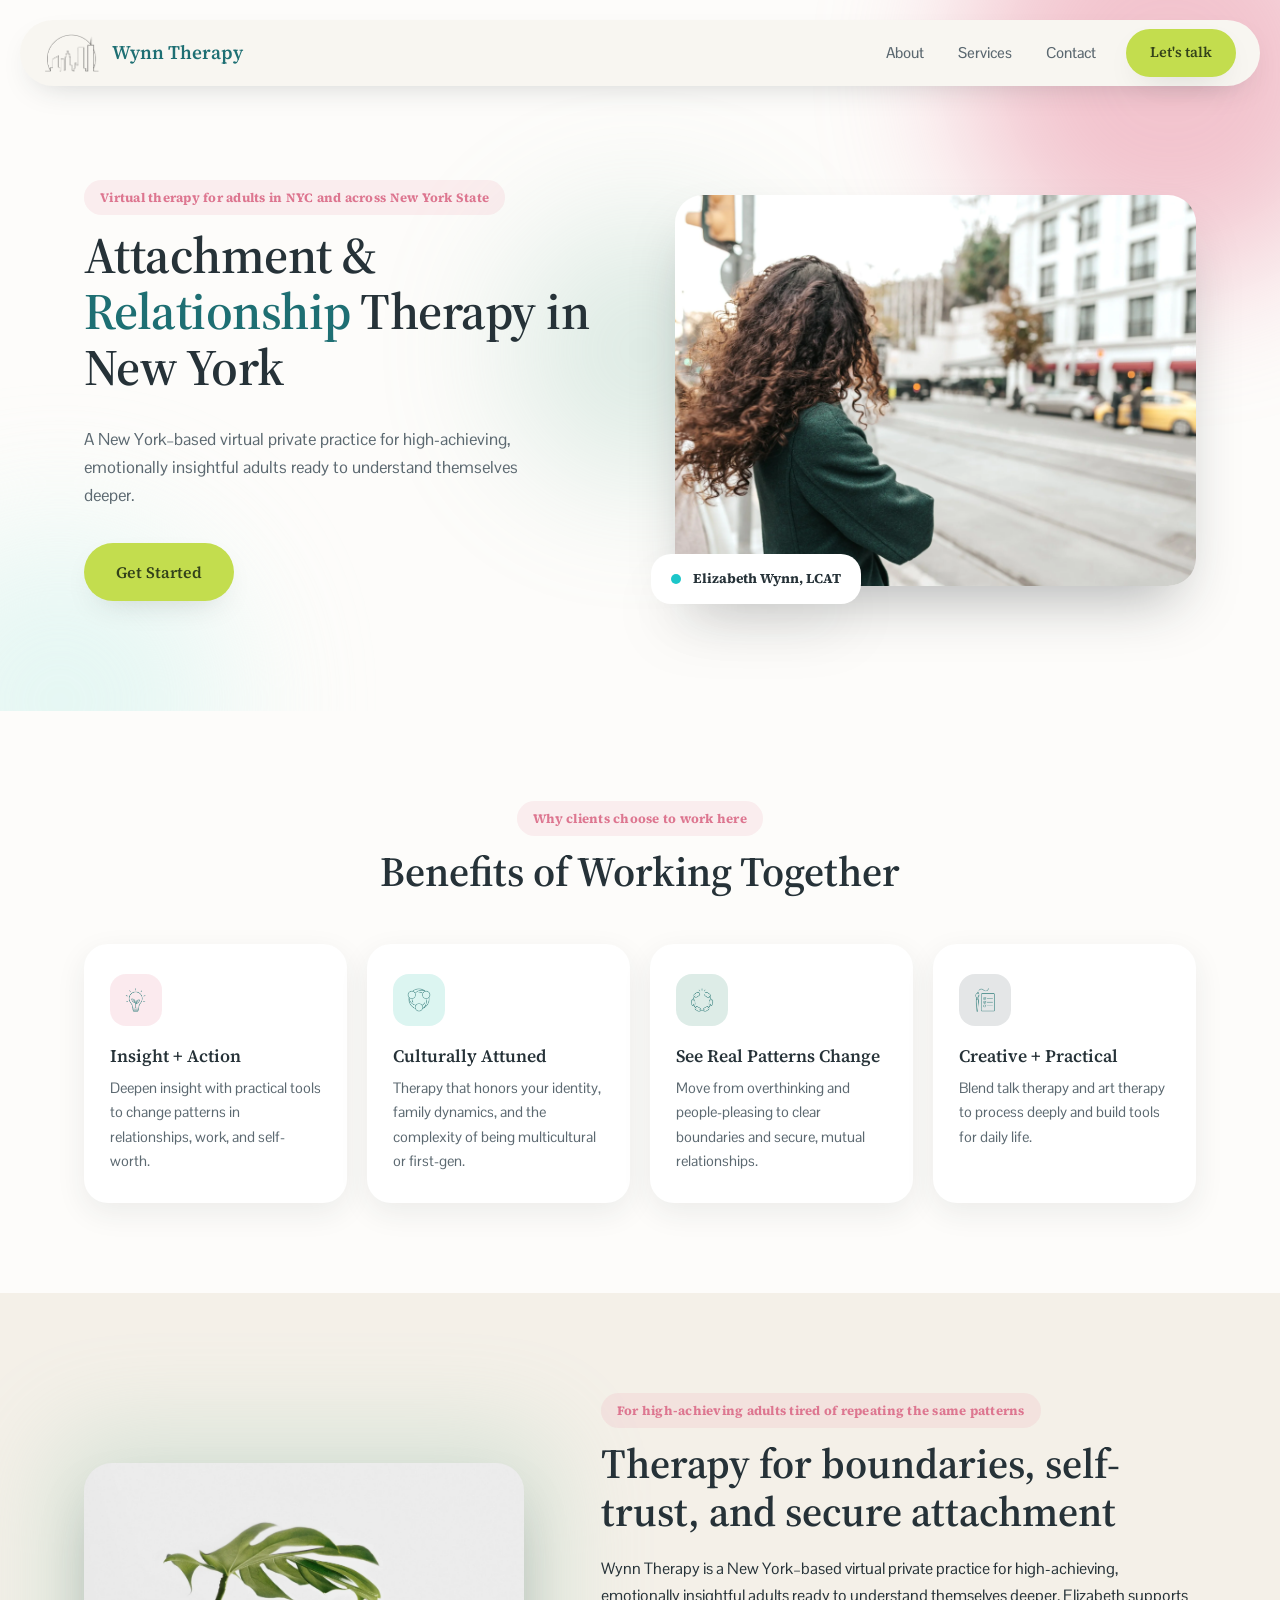
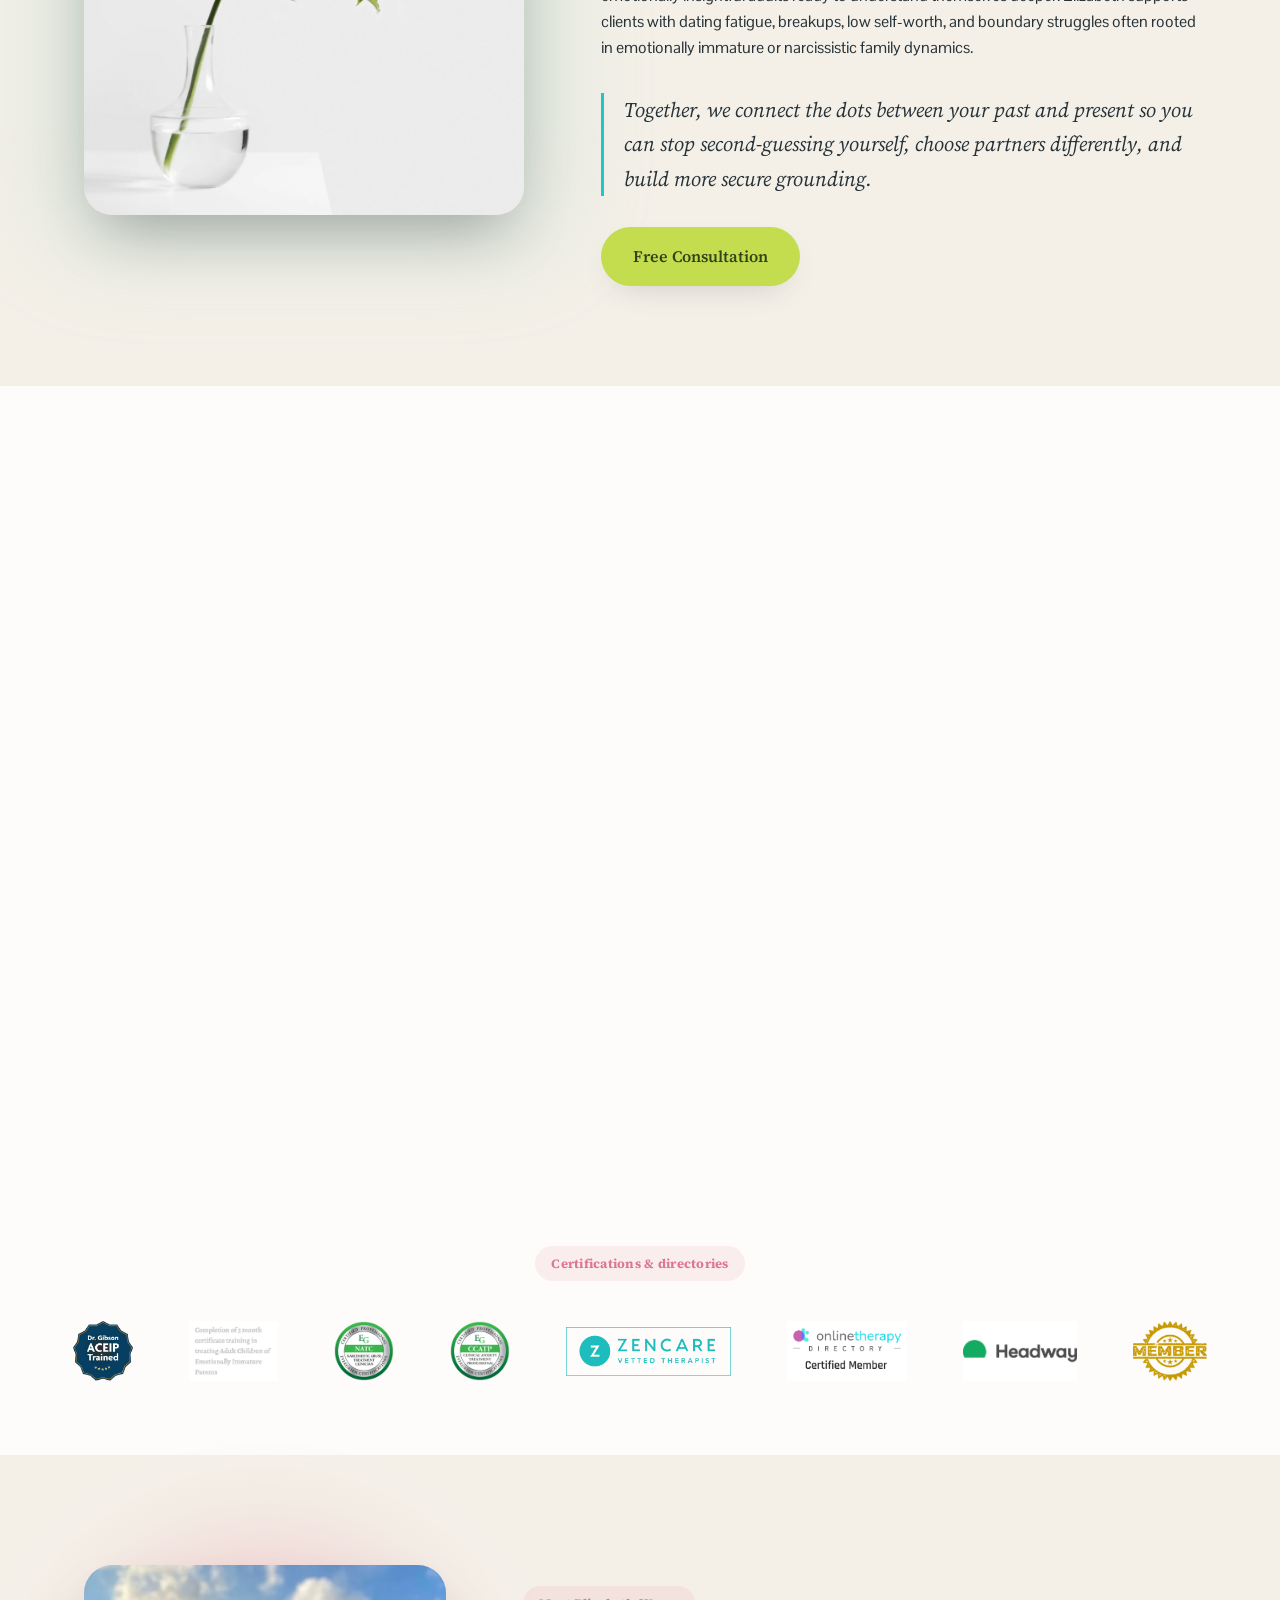
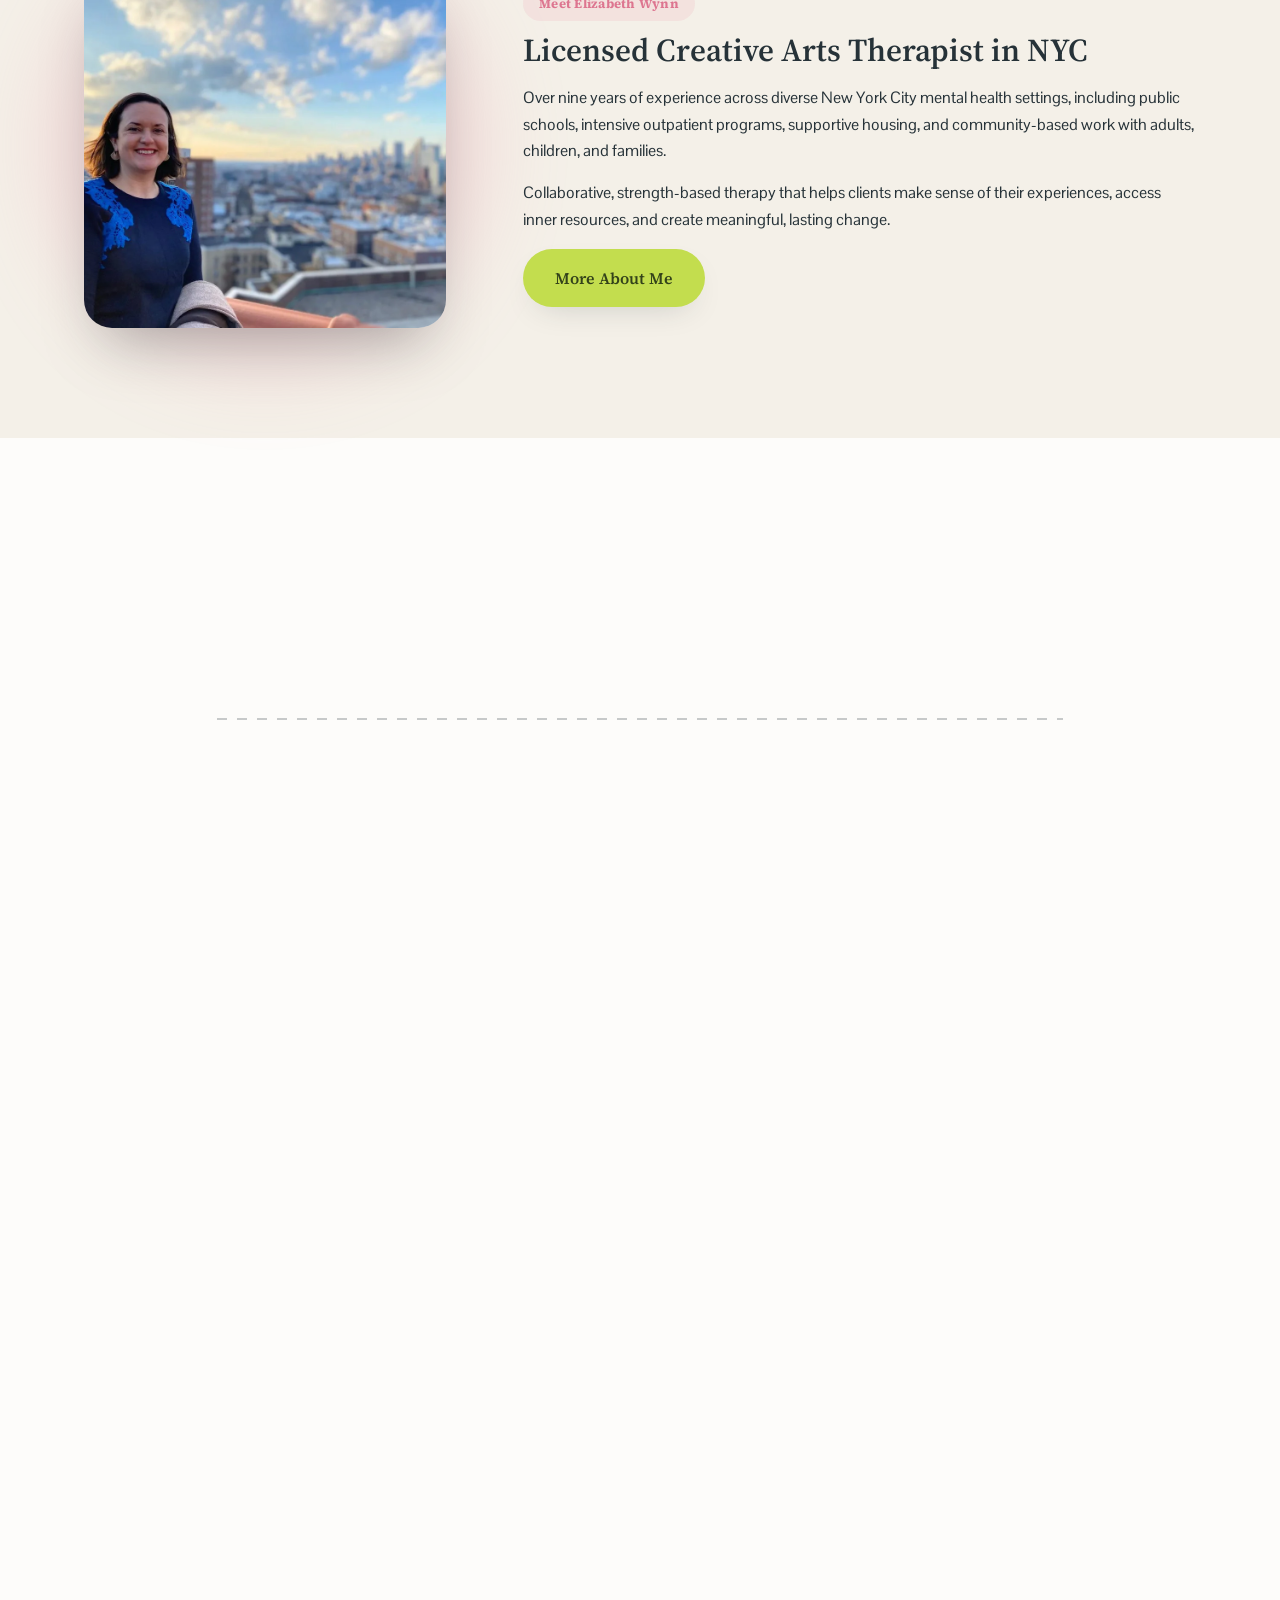
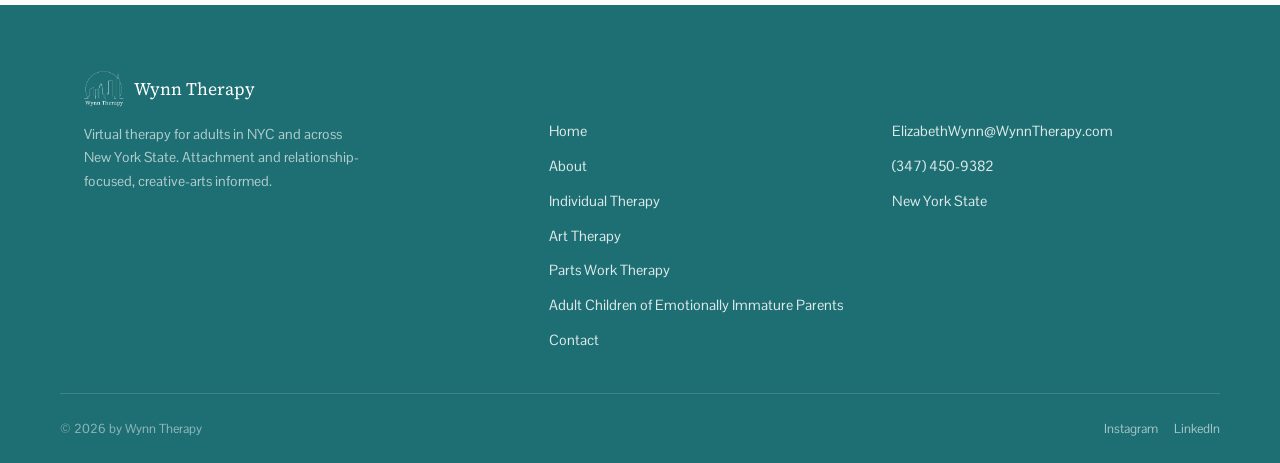
==== index.html @ db6b69db "Initial commit: Wynn Therapy coded homepage Static HTML/CSS/JS rebuild of the Squarespace homepage w" ====
<!doctype html>
<html lang="en">
<head>
<meta charset="UTF-8" />
<meta name="viewport" content="width=device-width, initial-scale=1.0" />
<title>Wynn Therapy | Virtual Attachment &amp; Relationship Therapy in New York</title>
<meta name="description" content="Virtual therapy for high-achieving adults in NYC and across New York State. Attachment and relationship therapy with Elizabeth Wynn, LCAT." />
<meta property="og:title" content="Wynn Therapy | Attachment &amp; Relationship Therapy in New York" />
<meta property="og:description" content="Virtual therapy for adults in NYC and across New York State." />
<meta property="og:type" content="website" />
<link rel="icon" href="images/logo.png" />
<link rel="preconnect" href="https://fonts.googleapis.com" />
<link rel="preconnect" href="https://fonts.gstatic.com" crossorigin />
<link href="https://fonts.googleapis.com/css2?family=Source+Serif+Pro:ital,wght@0,500;0,600;1,500&amp;family=Pontano+Sans:wght@400&amp;display=swap" rel="stylesheet" />
<link rel="stylesheet" href="styles.css" />
</head>
<body>

<a class="skip-link" href="#main">Skip to content</a>

<header class="site-header" id="top">
  <div class="header-inner">
    <a class="brand" href="#top">
      <img src="images/wynn-therapy-logo.png" alt="Wynn Therapy" width="56" height="56" />
      <span>Wynn Therapy</span>
    </a>

    <button class="nav-toggle" id="navToggle" aria-expanded="false" aria-controls="primaryNav">
      <span></span><span></span><span></span>
      <span class="sr-only">Menu</span>
    </button>

    <nav class="primary-nav" id="primaryNav">
      <a href="#about">About</a>
      <a href="#services">Services</a>
      <a href="#contact">Contact</a>
      <a class="btn btn-primary btn-small" href="#contact">Let's talk</a>
    </nav>
  </div>
</header>

<main id="main">

  <section class="hero">
    <div class="blob blob-1"></div>
    <div class="blob blob-2"></div>
    <div class="blob blob-3"></div>
    <div class="wrap hero-inner">
      <div class="hero-copy reveal">
        <span class="reveal eyebrow">Virtual therapy for adults in NYC and across New York State</span>
        <h1>Attachment &amp; <span class="hl">Relationship</span> Therapy in New York</h1>
        <p class="lede">A New York&ndash;based virtual private practice for high-achieving, emotionally insightful adults ready to understand themselves deeper.</p>
        <a class="btn btn-primary" href="#contact">Get Started</a>
      </div>
      <div class="hero-figure reveal">
        <div class="card">
          <img src="images/hero.jpg" alt="Woman in a green jacket standing on a New York City street" width="1600" height="1000" />
        </div>
        <div class="floating-chip">
          <span class="dot"></span>
          <span>Elizabeth Wynn, LCAT</span>
        </div>
      </div>
    </div>
  </section>

  <section class="benefits">
    <div class="wrap">
      <div class="section-head center reveal">
        <span class="reveal eyebrow eyebrow-center">Why clients choose to work here</span>
        <h2>Benefits of Working Together</h2>
      </div>
      <div class="benefit-grid">
        <article class="benefit-card reveal">
          <div class="icon-chip"><img src="images/icon-insight.png" alt="" width="26" height="26" loading="lazy" /></div>
          <h3>Insight + Action</h3>
          <p>Deepen insight with practical tools to change patterns in relationships, work, and self-worth.</p>
        </article>
        <article class="benefit-card reveal">
          <div class="icon-chip"><img src="images/icon-culture.png" alt="" width="26" height="26" loading="lazy" /></div>
          <h3>Culturally Attuned</h3>
          <p>Therapy that honors your identity, family dynamics, and the complexity of being multicultural or first-gen.</p>
        </article>
        <article class="benefit-card reveal">
          <div class="icon-chip"><img src="images/icon-pattern.png" alt="" width="26" height="26" loading="lazy" /></div>
          <h3>See Real Patterns Change</h3>
          <p>Move from overthinking and people-pleasing to clear boundaries and secure, mutual relationships.</p>
        </article>
        <article class="benefit-card reveal">
          <div class="icon-chip"><img src="images/icon-creative.png" alt="" width="26" height="26" loading="lazy" /></div>
          <h3>Creative + Practical</h3>
          <p>Blend talk therapy and art therapy to process deeply and build tools for daily life.</p>
        </article>
      </div>
    </div>
  </section>

  <section class="about" id="about">
    <div class="wrap about-grid">
      <div class="about-media reveal">
        <div class="glow"></div>
        <img src="images/leaf.jpg" alt="A green monstera leaf in a glass vase" width="2500" height="1667" loading="lazy" />
      </div>
      <div class="about-copy reveal">
        <span class="reveal eyebrow">For high-achieving adults tired of repeating the same patterns</span>
        <h2>Therapy for boundaries, self-trust, and secure attachment</h2>
        <p>Wynn Therapy is a New York&ndash;based virtual private practice for high-achieving, emotionally insightful adults ready to understand themselves deeper. Elizabeth supports clients with dating fatigue, breakups, low self-worth, and boundary struggles often rooted in emotionally immature or narcissistic family dynamics.</p>
        <p class="pull-quote">Together, we connect the dots between your past and present so you can stop second-guessing yourself, choose partners differently, and build more secure grounding.</p>
        <a class="btn btn-primary" href="#contact">Free Consultation</a>
      </div>
    </div>
  </section>

  <section class="services" id="services">
    <div class="wrap">
      <div class="section-head center reveal">
        <span class="reveal eyebrow eyebrow-center">What we work on together</span>
        <h2>Our Services</h2>
      </div>
      <div class="service-grid">
        <article class="service-card reveal">
          <img src="images/service-individual.jpg" alt="" width="1000" height="667" loading="lazy" />
          <div class="service-card-body">
            <h3>Individual Therapy</h3>
            <p>Support for anxiety, depression, boundaries, self-esteem, trauma, and relationship patterns.</p>
            <a class="arrow-link" href="#contact">Learn More <span class="arrow">&rarr;</span></a>
          </div>
        </article>
        <article class="service-card reveal">
          <img src="images/service-creative.jpg" alt="" width="1000" height="1333" loading="lazy" />
          <div class="service-card-body">
            <h3>Creative Arts Therapy</h3>
            <p>Go beyond words to access insight, self-trust, and emotional release through supportive creative process.</p>
            <a class="arrow-link" href="#contact">Learn More <span class="arrow">&rarr;</span></a>
          </div>
        </article>
        <article class="service-card reveal">
          <img src="images/service-parts.jpg" alt="" width="800" height="985" loading="lazy" />
          <div class="service-card-body">
            <h3>Parts Work Therapy</h3>
            <p>Virtual therapy in New York to understand conflicting parts of yourself, reduce self-criticism, and build stronger self-trust.</p>
            <a class="arrow-link" href="#contact">Learn More <span class="arrow">&rarr;</span></a>
          </div>
        </article>
        <article class="service-card reveal">
          <img src="images/service-adult-children.jpg" alt="" width="800" height="824" loading="lazy" />
          <div class="service-card-body">
            <h3>Adult Children of Emotionally Immature Parents</h3>
            <p>Virtual therapy in New York for adults healing from emotionally immature or narcissistic parents and rebuilding self-trust.</p>
            <a class="arrow-link" href="#contact">Learn More <span class="arrow">&rarr;</span></a>
          </div>
        </article>
      </div>
    </div>
  </section>

  <section class="creds">
    <div class="wrap-wide">
      <span class="reveal eyebrow eyebrow-center">Certifications &amp; directories</span>
      <div class="creds-track reveal">
        <div class="chip"><img src="images/cred-badge1.png" alt="Certification badge" loading="lazy" /></div>
        <div class="chip"><img src="images/cred-badge2.png" alt="Completion of 3 month certificate training in treating Adult Children of Emotionally Immature Parents" loading="lazy" /></div>
        <div class="chip"><img src="images/cred-natc.png" alt="NATC Narcissistic Abuse Treatment Clinician certification" loading="lazy" /></div>
        <div class="chip"><img src="images/cred-pesi.png" alt="PESI certification badge" loading="lazy" /></div>
        <div class="chip"><img src="images/cred-zencare.png" alt="Zencare therapist badge" loading="lazy" /></div>
        <div class="chip"><img src="images/cred-member.png" alt="Online Therapy Directory certified member" loading="lazy" /></div>
        <div class="chip"><img src="images/cred-headway.jpg" alt="Headway logo" loading="lazy" /></div>
        <div class="chip"><img src="images/cred-cab.png" alt="Find me on NYC-CAB member badge" loading="lazy" /></div>
      </div>
    </div>
  </section>

  <section class="bio">
    <div class="wrap bio-grid">
      <div class="bio-media reveal">
        <div class="glow"></div>
        <img src="images/headshot.jpg" alt="Elizabeth Wynn smiling on a rooftop with the city skyline behind her" width="1133" height="850" loading="lazy" />
      </div>
      <div class="bio-copy reveal">
        <span class="reveal eyebrow">Meet Elizabeth Wynn</span>
        <h2>Licensed Creative Arts Therapist in NYC</h2>
        <p>Over nine years of experience across diverse New York City mental health settings, including public schools, intensive outpatient programs, supportive housing, and community-based work with adults, children, and families.</p>
        <p>Collaborative, strength-based therapy that helps clients make sense of their experiences, access inner resources, and create meaningful, lasting change.</p>
        <a class="btn btn-primary" href="#about">More About Me</a>
      </div>
    </div>
  </section>

  <section class="process" id="process">
    <div class="wrap">
      <div class="section-head center reveal">
        <span class="reveal eyebrow eyebrow-center">Getting started is simple</span>
        <h2>How to Get Started</h2>
      </div>
      <ol class="process-grid">
        <li class="process-card reveal">
          <span class="process-num">01</span>
          <h3>Book a Consultation</h3>
          <p>Schedule a consultation to talk through your goals, ask questions, and see if this feels like the right therapeutic fit.</p>
        </li>
        <li class="process-card reveal">
          <span class="process-num">02</span>
          <h3>Find Weekly Time</h3>
          <p>We'll choose a standing session time that fits your real life so therapy feels steady, supportive, and sustainable.</p>
        </li>
        <li class="process-card reveal">
          <span class="process-num">03</span>
          <h3>Begin Weekly Sessions</h3>
          <p>Meet consistently via secure Zoom to build insight, stability, and lasting emotional change.</p>
        </li>
      </ol>
      <div class="process-cta reveal">
        <a class="btn btn-primary" href="#contact">Get Started</a>
      </div>
    </div>
  </section>

  <div class="wrap cta-band-wrap" id="contact">
    <div class="cta-band reveal">
      <div class="blob-f"></div>
      <div class="blob-f2"></div>
      <div class="cta-band-inner">
        <span class="reveal eyebrow eyebrow-light eyebrow-center">Ready when you are</span>
        <h2>Ready to start?</h2>
        <p>Reach out for a free consultation &mdash; no pressure, just a conversation.</p>
        <div class="contact-links">
          <a class="btn btn-primary" href="mailto:ElizabethWynn@WynnTherapy.com">Email Elizabeth</a>
          <a class="btn btn-outline-light" href="tel:+13474509382">(347) 450-9382</a>
        </div>
      </div>
    </div>
  </div>

</main>

<footer class="site-footer">
  <div class="wrap footer-inner">
    <div>
      <div class="footer-brand">
        <img src="images/logo-white.png" alt="Wynn Therapy" width="40" height="40" />
        <span>Wynn Therapy</span>
      </div>
      <p class="footer-blurb">Virtual therapy for adults in NYC and across New York State. Attachment and relationship-focused, creative-arts informed.</p>
    </div>

    <div class="footer-col">
      <span class="reveal eyebrow">Links</span>
      <nav class="footer-nav" aria-label="Footer">
        <a href="#top">Home</a>
        <a href="#about">About</a>
        <a href="#services">Individual Therapy</a>
        <a href="#services">Art Therapy</a>
        <a href="#services">Parts Work Therapy</a>
        <a href="#services">Adult Children of Emotionally Immature Parents</a>
        <a href="#contact">Contact</a>
      </nav>
    </div>

    <div class="footer-col">
      <span class="reveal eyebrow">Contact</span>
      <div class="footer-contact">
        <a href="mailto:ElizabethWynn@WynnTherapy.com">ElizabethWynn@WynnTherapy.com</a>
        <a href="tel:+13474509382">(347) 450-9382</a>
        <p>New York State</p>
      </div>
    </div>
  </div>
  <div class="wrap footer-bottom">
    <span>&copy; 2026 by Wynn Therapy</span>
    <div class="footer-social">
      <a href="https://www.instagram.com/wynntherapy/">Instagram</a>
      <a href="https://www.linkedin.com/in/elizabeth-wynn-lcat-0b7128a/">LinkedIn</a>
    </div>
  </div>
</footer>

<script src="script.js"></script>
</body>
</html>
---- styles.css ----
/* ---------- Foundations ---------- */
:root {
  --ink: #263238;
  --ink-deep: #1c2529;
  --ink-soft: #5b6870;
  --cream: #fdfcfa;
  --panel: #f4f0e8;
  --mint: #e3f3ef;
  --mint-deep: #cdeae2;
  --mint-mid: #8fc0ae;
  --rose: #e78ba1;
  --rose-deep: #dd7690;
  --lime: #c3dd4e;
  --lime-deep: #a9c435;
  --mint-bg: #dcf5f1;
  --teal-accent: #1e6f73;
  --teal-deep: #123f42;
  --cyan-accent: #1cc6c9;
  --white: #ffffff;
  --radius: 14px;
  --radius-lg: 28px;
  --shadow: 0 12px 32px -16px rgba(38, 50, 56, 0.25);
  --shadow-lg: 0 30px 60px -20px rgba(28, 37, 41, 0.35);
  --font-display: "Source Serif Pro", Georgia, serif;
  --font-body: "Pontano Sans", -apple-system, BlinkMacSystemFont, sans-serif;
  --wrap: 1160px;
}

* { box-sizing: border-box; }
html { scroll-behavior: smooth; }

@media (prefers-reduced-motion: reduce) {
  html { scroll-behavior: auto; }
  * { animation-duration: 0.001ms !important; transition-duration: 0.001ms !important; }
}

body {
  margin: 0;
  font-family: var(--font-body);
  color: var(--ink);
  background: var(--cream);
  line-height: 1.65;
  -webkit-font-smoothing: antialiased;
  overflow-x: hidden;
}

img { max-width: 100%; display: block; }

h1, h2, h3 {
  font-family: var(--font-display);
  font-weight: 600;
  line-height: 1.15;
  margin: 0 0 0.5em;
  color: var(--ink);
}

h2 { font-size: clamp(1.75rem, 1.4rem + 1.5vw, 2.6rem); }
h3 { font-size: 1.25rem; }

p { margin: 0 0 1em; }

.wrap {
  max-width: var(--wrap);
  margin: 0 auto;
  padding: 0 24px;
}

.wrap-wide {
  padding: 0 24px;
}

.skip-link {
  position: absolute;
  left: -999px;
  top: 0;
  background: var(--ink);
  color: var(--white);
  padding: 12px 20px;
  z-index: 200;
  border-radius: 0 0 8px 0;
}
.skip-link:focus { left: 0; }

.sr-only {
  position: absolute;
  width: 1px; height: 1px;
  overflow: hidden;
  clip: rect(0 0 0 0);
}

a { color: inherit; }

:focus-visible {
  outline: 3px solid var(--teal-accent);
  outline-offset: 3px;
}

.eyebrow {
  display: inline-block;
  font-family: var(--font-display);
  text-transform: none;
  letter-spacing: 0.02em;
  font-size: 0.8rem;
  font-weight: 700;
  color: var(--rose-deep);
  background: rgba(231, 139, 161, 0.14);
  padding: 7px 16px;
  border-radius: 999px;
  margin-bottom: 0.9em;
}
.eyebrow-light { color: var(--white); background: rgba(255, 255, 255, 0.18); }
.eyebrow-center { display: block; text-align: center; margin: 0 auto 0.9em; width: fit-content; }

.section-head { max-width: 620px; margin-bottom: 48px; }
.section-head.center { max-width: 640px; margin-left: auto; margin-right: auto; text-align: center; }
.section-head h2 { margin-top: 0.2em; }

.hl { color: var(--teal-accent); }

/* ---------- Buttons ---------- */
.btn {
  display: inline-flex;
  align-items: center;
  justify-content: center;
  gap: 8px;
  padding: 14px 30px;
  border-radius: 999px;
  font-family: var(--font-display);
  font-weight: 600;
  text-decoration: none;
  transition: transform 0.15s ease, box-shadow 0.15s ease, background 0.15s ease;
  cursor: pointer;
  border: 2px solid transparent;
  font-size: 1rem;
}
.btn:hover { transform: translateY(-2px); }

.btn-primary {
  background: var(--lime);
  color: #33421a;
  box-shadow: var(--shadow);
}
.btn-primary:hover { background: var(--lime-deep); }

.btn-outline {
  background: transparent;
  border-color: var(--ink);
  color: var(--ink);
}
.btn-outline:hover { background: var(--ink); color: var(--white); }

.btn-outline-light {
  background: transparent;
  border-color: var(--white);
  color: var(--white);
}
.btn-outline-light:hover { background: var(--white); color: var(--teal-accent); }

.btn-small { padding: 10px 22px; font-size: 0.9rem; }

.arrow-link {
  display: inline-flex;
  align-items: center;
  gap: 6px;
  font-family: var(--font-display);
  font-weight: 700;
  font-size: 0.92rem;
  text-decoration: none;
  color: var(--cyan-accent);
  transition: gap 0.2s ease, color 0.2s ease;
}
.arrow-link .arrow { transition: transform 0.2s ease; }
.arrow-link:hover .arrow { transform: translateX(4px); }
.arrow-link:hover { color: var(--ink); }

/* ---------- Header ---------- */
.site-header {
  position: fixed;
  top: 20px;
  left: 20px;
  right: 20px;
  z-index: 100;
  background: #f8f6f1;
  border-radius: 999px;
  box-shadow: var(--shadow);
}

.header-inner {
  display: flex;
  align-items: center;
  justify-content: space-between;
  padding: 5px 24px;
}

.brand {
  display: flex;
  align-items: center;
  gap: 12px;
  text-decoration: none;
  color: var(--ink);
}
.brand img {
  width: 56px;
  height: 56px;
  object-fit: contain;
}
.brand span {
  font-family: var(--font-display);
  font-weight: 600;
  font-size: 1.2rem;
  color: #1e6f73;
}

.primary-nav {
  display: flex;
  align-items: center;
  gap: 6px;
}
.primary-nav a:not(.btn) {
  text-decoration: none;
  font-weight: 500;
  font-size: 0.95rem;
  color: var(--ink-soft);
  padding: 9px 14px;
  border-radius: 999px;
  transition: background 0.2s ease, color 0.2s ease;
}
.primary-nav a:not(.btn):hover { background: var(--mint-bg); color: var(--ink); }
.primary-nav .btn { margin-left: 10px; }

.nav-toggle {
  display: none;
  flex-direction: column;
  gap: 5px;
  background: none;
  border: none;
  cursor: pointer;
  padding: 8px;
}
.nav-toggle span {
  width: 26px;
  height: 2px;
  background: var(--ink);
  border-radius: 2px;
  transition: transform 0.2s ease, opacity 0.2s ease;
}

/* ---------- Reveal animation ---------- */
.reveal {
  opacity: 0;
  transform: translateY(24px);
  transition: opacity 0.6s ease, transform 0.6s ease;
}
.reveal.is-visible {
  opacity: 1;
  transform: translateY(0);
}

.eyebrow.reveal {
  transform: translateY(10px);
  transition: opacity 0.9s cubic-bezier(0.34, 1.56, 0.64, 1), transform 0.9s cubic-bezier(0.34, 1.56, 0.64, 1);
}
.eyebrow.reveal.is-visible {
  opacity: 1;
  transform: translateY(0);
}

/* ---------- Hero ---------- */
.hero {
  position: relative;
  padding: 180px 0 110px;
  overflow: hidden;
}
.blob {
  position: absolute;
  border-radius: 50%;
  filter: blur(70px);
  opacity: 0.5;
  z-index: 0;
  pointer-events: none;
}
.blob-1 { width: 420px; height: 420px; background: var(--rose); top: -140px; right: -100px; }
.blob-2 { width: 340px; height: 340px; background: var(--mint-bg); bottom: -160px; left: -110px; opacity: 0.7; }
.blob-3 { width: 260px; height: 260px; background: var(--mint-mid); top: 220px; left: 40%; opacity: 0.3; }

.hero-inner {
  position: relative;
  z-index: 1;
  display: grid;
  grid-template-columns: 1fr 1fr;
  gap: clamp(30px, 6vw, 70px);
  align-items: center;
}
.hero-copy h1 {
  font-weight: 600;
  font-size: clamp(2rem, 1.6rem + 2.2vw, 3.2rem);
  line-height: 1.1;
  letter-spacing: -0.01em;
  margin-bottom: 0.6em;
}
.hero-copy p.lede {
  font-size: 1.05rem;
  color: var(--ink-soft);
  max-width: 460px;
  margin-bottom: 2em;
}
.hero-figure { position: relative; }
.hero-figure .card {
  border-radius: var(--radius-lg);
  overflow: hidden;
  box-shadow: var(--shadow-lg);
  aspect-ratio: 4 / 3;
}
.hero-figure img { width: 100%; height: 100%; object-fit: cover; }
.floating-chip {
  position: absolute;
  bottom: -18px;
  left: -24px;
  background: var(--white);
  border-radius: 20px;
  padding: 14px 20px;
  box-shadow: var(--shadow-lg);
  display: flex;
  align-items: center;
  gap: 12px;
}
.floating-chip .dot {
  width: 10px;
  height: 10px;
  border-radius: 50%;
  background: #1cc6c9;
  flex-shrink: 0;
}
.floating-chip span:last-child {
  font-family: var(--font-display);
  font-weight: 700;
  font-size: 0.85rem;
  color: var(--ink);
}

/* ---------- Benefits ---------- */
.benefits { padding: 90px 0; }
.benefit-grid {
  display: grid;
  grid-template-columns: repeat(4, 1fr);
  gap: 20px;
}
.benefit-card {
  background: var(--white);
  border-radius: 24px;
  padding: 30px 26px;
  box-shadow: 0 10px 30px rgba(38, 50, 56, 0.08);
  transition: transform 0.3s ease, box-shadow 0.3s ease;
}
.benefit-card:hover { transform: translateY(-6px); box-shadow: 0 20px 40px rgba(38, 50, 56, 0.14); }
.icon-chip {
  width: 52px;
  height: 52px;
  border-radius: 16px;
  display: flex;
  align-items: center;
  justify-content: center;
  margin-bottom: 20px;
}
.icon-chip img { width: 26px; height: 26px; }
.benefit-card:nth-child(1) .icon-chip { background: rgba(231, 139, 161, 0.18); }
.benefit-card:nth-child(2) .icon-chip { background: var(--mint-bg); }
.benefit-card:nth-child(3) .icon-chip { background: rgba(143, 192, 174, 0.3); }
.benefit-card:nth-child(4) .icon-chip { background: rgba(38, 50, 56, 0.12); }
.benefit-card h3 { font-size: 1.1rem; margin-bottom: 10px; }
.benefit-card p { color: var(--ink-soft); font-size: 0.92rem; margin-bottom: 0; }

/* ---------- About / Intro ---------- */
.about { background: var(--panel); padding: 100px 0; }
.about-grid {
  display: grid;
  grid-template-columns: 0.85fr 1.15fr;
  gap: clamp(30px, 6vw, 80px);
  align-items: center;
}
.about-media { position: relative; }
.about-media .glow {
  position: absolute;
  inset: -30px;
  background: var(--mint-mid);
  opacity: 0.3;
  filter: blur(50px);
  border-radius: 40px;
  z-index: 0;
}
.about-media img {
  position: relative;
  z-index: 1;
  border-radius: var(--radius-lg);
  box-shadow: var(--shadow-lg);
  aspect-ratio: 5 / 4;
  width: 100%;
  height: auto;
  object-fit: cover;
}
.pull-quote {
  font-family: var(--font-display);
  font-style: italic;
  font-size: 1.3rem;
  color: var(--ink);
  border-left: 3px solid var(--cyan-accent);
  padding-left: 20px;
  margin: 1.5em 0;
}

/* ---------- Services ---------- */
.services { padding: 100px 0; }
.service-grid {
  display: grid;
  grid-template-columns: repeat(4, 1fr);
  gap: 24px;
}
.service-card {
  display: flex;
  flex-direction: column;
  border-radius: 26px;
  overflow: hidden;
  box-shadow: 0 10px 26px rgba(38, 50, 56, 0.08);
  transition: transform 0.3s ease, box-shadow 0.3s ease;
}
.service-card:hover { transform: translateY(-6px); box-shadow: 0 20px 40px rgba(38, 50, 56, 0.14); }
.service-card:nth-child(1) { background: linear-gradient(160deg, #fff 0%, rgba(231, 139, 161, 0.22) 130%); }
.service-card:nth-child(2) { background: linear-gradient(160deg, #fff 0%, var(--mint-bg) 130%); }
.service-card:nth-child(3) { background: linear-gradient(160deg, #fff 0%, rgba(143, 192, 174, 0.28) 130%); }
.service-card:nth-child(4) { background: linear-gradient(160deg, #fff 0%, rgba(38, 50, 56, 0.14) 130%); }
.service-card img {
  width: 100%;
  height: auto;
  aspect-ratio: 4 / 3;
  object-fit: cover;
}
.service-card-body { padding: 24px 22px 28px; }
.service-card h3 { font-size: 1.1rem; }
.service-card p { color: var(--ink-soft); font-size: 0.92rem; margin-bottom: 1.25em; }

/* ---------- Credentials ---------- */
.creds { padding: 60px 0; }
.creds .eyebrow { display: block; text-align: center; margin: 0 auto 26px; width: fit-content; }
.creds-track {
  display: flex;
  align-items: center;
  justify-content: center;
  flex-wrap: wrap;
  gap: 16px;
}
.creds-track .chip {
  padding: 14px 20px;
  display: flex;
  align-items: center;
  justify-content: center;
}
.creds-track img { height: 60px; width: auto; max-width: 165px; object-fit: contain; }

/* ---------- Bio ---------- */
.bio { background: var(--panel); padding: 110px 0; }
.bio-grid {
  display: grid;
  grid-template-columns: 0.7fr 1.3fr;
  gap: clamp(30px, 6vw, 80px);
  align-items: center;
}
.bio-media { position: relative; }
.bio-media .glow {
  position: absolute;
  inset: -26px;
  background: var(--rose);
  opacity: 0.3;
  filter: blur(50px);
  border-radius: 50%;
  z-index: 0;
}
.bio-media img {
  position: relative;
  z-index: 1;
  border-radius: var(--radius-lg);
  box-shadow: var(--shadow-lg);
  aspect-ratio: 1 / 1;
  width: 100%;
  height: auto;
  object-fit: cover;
}
.bio-copy h2 { font-size: clamp(1.5rem, 1.2rem + 1vw, 2rem); }

/* ---------- Process / Steps ---------- */
.process { padding: 110px 0; }
.process-grid {
  list-style: none;
  margin: 0;
  padding: 0;
  display: grid;
  grid-template-columns: repeat(3, 1fr);
  gap: 24px;
  position: relative;
}
.process-grid::before {
  content: "";
  position: absolute;
  top: 28px;
  left: 12%;
  right: 12%;
  height: 2px;
  background: repeating-linear-gradient(90deg, rgba(38, 50, 56, 0.25) 0 10px, transparent 10px 20px);
  z-index: 0;
}
.process-card { position: relative; z-index: 1; }
.process-num {
  width: 56px;
  height: 56px;
  border-radius: 18px;
  background: var(--cyan-accent);
  display: flex;
  align-items: center;
  justify-content: center;
  font-family: var(--font-display);
  font-weight: 700;
  font-size: 1.1rem;
  color: var(--white);
  margin-bottom: 22px;
  box-shadow: 0 10px 24px rgba(28, 198, 201, 0.4);
}
.process-card p { color: var(--ink-soft); margin-bottom: 0; max-width: 300px; }
.process-cta { text-align: center; margin-top: 56px; }

/* ---------- CTA band ---------- */
.cta-band-wrap { padding: 0 clamp(16px, 4vw, 40px) 90px; }
.cta-band {
  background: linear-gradient(135deg, #ff7f9c, #dcf5f1);
  border-radius: 36px;
  text-align: center;
  padding: 90px 40px;
  color: var(--ink);
  position: relative;
  overflow: hidden;
}
.cta-band .eyebrow-light { color: var(--ink); background: rgba(38, 50, 56, 0.1); }
.cta-band .btn-outline-light { border-color: var(--ink); color: var(--ink); }
.cta-band .btn-outline-light:hover { background: var(--ink); color: var(--white); }
.cta-band .blob-f {
  position: absolute;
  width: 300px;
  height: 300px;
  background: var(--rose);
  opacity: 0.4;
  filter: blur(70px);
  border-radius: 50%;
  top: -100px;
  right: -60px;
}
.cta-band .blob-f2 {
  position: absolute;
  width: 280px;
  height: 280px;
  background: var(--mint-bg);
  opacity: 0.5;
  filter: blur(70px);
  border-radius: 50%;
  bottom: -120px;
  left: -80px;
}
.cta-band-inner { position: relative; z-index: 1; }
.cta-band h2 { color: var(--ink); max-width: 640px; margin: 0.3em auto 0.6em; }
.cta-band p { color: rgba(38, 50, 56, 0.8); font-size: 1.05rem; }
.contact-links {
  display: flex;
  gap: 20px;
  justify-content: center;
  flex-wrap: wrap;
  margin-top: 24px;
}

/* ---------- Footer ---------- */
.site-footer {
  background: #1e6f73;
  color: rgba(255, 255, 255, 0.75);
  padding: 64px 0 0;
}
.footer-inner {
  display: grid;
  grid-template-columns: 1.4fr 1fr 1fr;
  gap: 40px;
  padding-bottom: 40px;
  border-bottom: 1px solid rgba(255, 255, 255, 0.14);
}
.footer-brand {
  display: flex;
  align-items: center;
  gap: 10px;
  font-family: var(--font-display);
  color: var(--white);
  font-size: 1.1rem;
  margin-bottom: 14px;
}
.footer-blurb { font-size: 0.88rem; color: rgba(255, 255, 255, 0.65); max-width: 280px; margin-bottom: 0; }
.footer-col .eyebrow { display: block; margin-bottom: 16px; background: rgba(255, 255, 255, 0.12); color: var(--rose); width: fit-content; }
.footer-nav {
  display: flex;
  flex-direction: column;
  gap: 11px;
}
.footer-nav a, .footer-contact a {
  text-decoration: none;
  font-size: 0.9rem;
  color: rgba(255, 255, 255, 0.85);
  transition: color 0.15s ease;
}
.footer-nav a:hover, .footer-contact a:hover { color: var(--rose); }
.footer-contact {
  display: flex;
  flex-direction: column;
  gap: 11px;
}
.footer-contact p { margin: 0; font-size: 0.9rem; color: rgba(255, 255, 255, 0.85); }
.footer-bottom {
  display: flex;
  justify-content: space-between;
  align-items: center;
  padding: 24px 0;
  font-size: 0.8rem;
  color: rgba(255, 255, 255, 0.5);
  flex-wrap: wrap;
  gap: 10px;
}
.footer-social { display: flex; gap: 16px; }
.footer-social a { text-decoration: none; color: rgba(255, 255, 255, 0.6); }
.footer-social a:hover { color: var(--rose); }

/* ---------- Responsive ---------- */
@media (max-width: 900px) {
  .hero-inner { grid-template-columns: 1fr; }
  .hero-figure { order: -1; max-width: 360px; margin: 0 auto; }
  .benefit-grid { grid-template-columns: repeat(2, 1fr); }
  .about-grid { grid-template-columns: 1fr; }
  .about-media { max-width: 420px; margin: 0 auto; }
  .service-grid { grid-template-columns: repeat(2, 1fr); }
  .bio-grid { grid-template-columns: 1fr; }
  .bio-media { max-width: 320px; margin: 0 auto; }
  .process-grid { grid-template-columns: 1fr; }
  .process-grid::before { display: none; }
  .footer-inner { grid-template-columns: 1fr; }
}

@media (max-width: 720px) {
  .nav-toggle { display: flex; }
  .primary-nav {
    position: absolute;
    top: calc(100% + 12px);
    left: 0;
    right: 0;
    background: var(--white);
    border-radius: 24px;
    box-shadow: var(--shadow);
    flex-direction: column;
    align-items: stretch;
    gap: 0;
    padding: 8px 24px 20px;
    display: none;
  }
  .primary-nav.is-open { display: flex; }
  .primary-nav a:not(.btn) { padding: 12px 0; border-radius: 0; }
  .primary-nav a:not(.btn):hover { background: none; }
  .primary-nav .btn { margin-top: 12px; margin-left: 0; align-self: flex-start; }
  .benefit-grid, .service-grid { grid-template-columns: 1fr; }
}
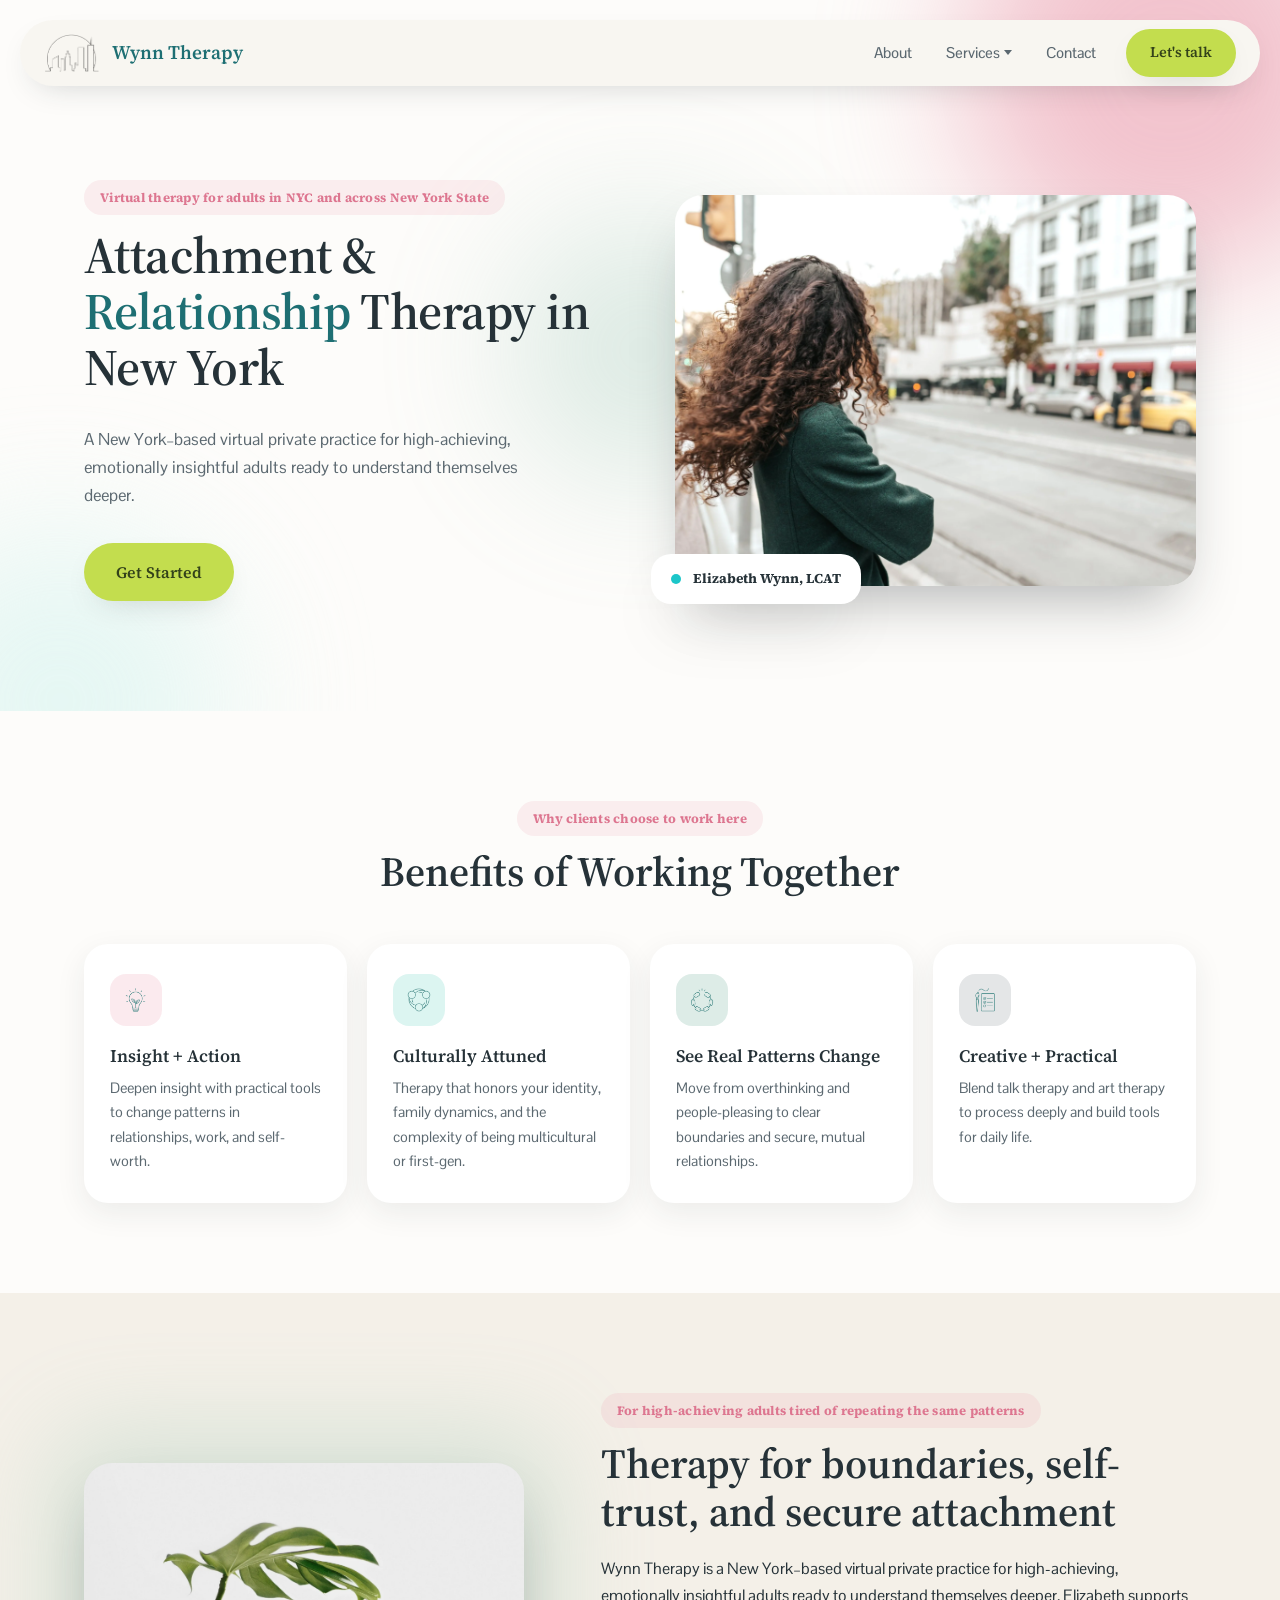
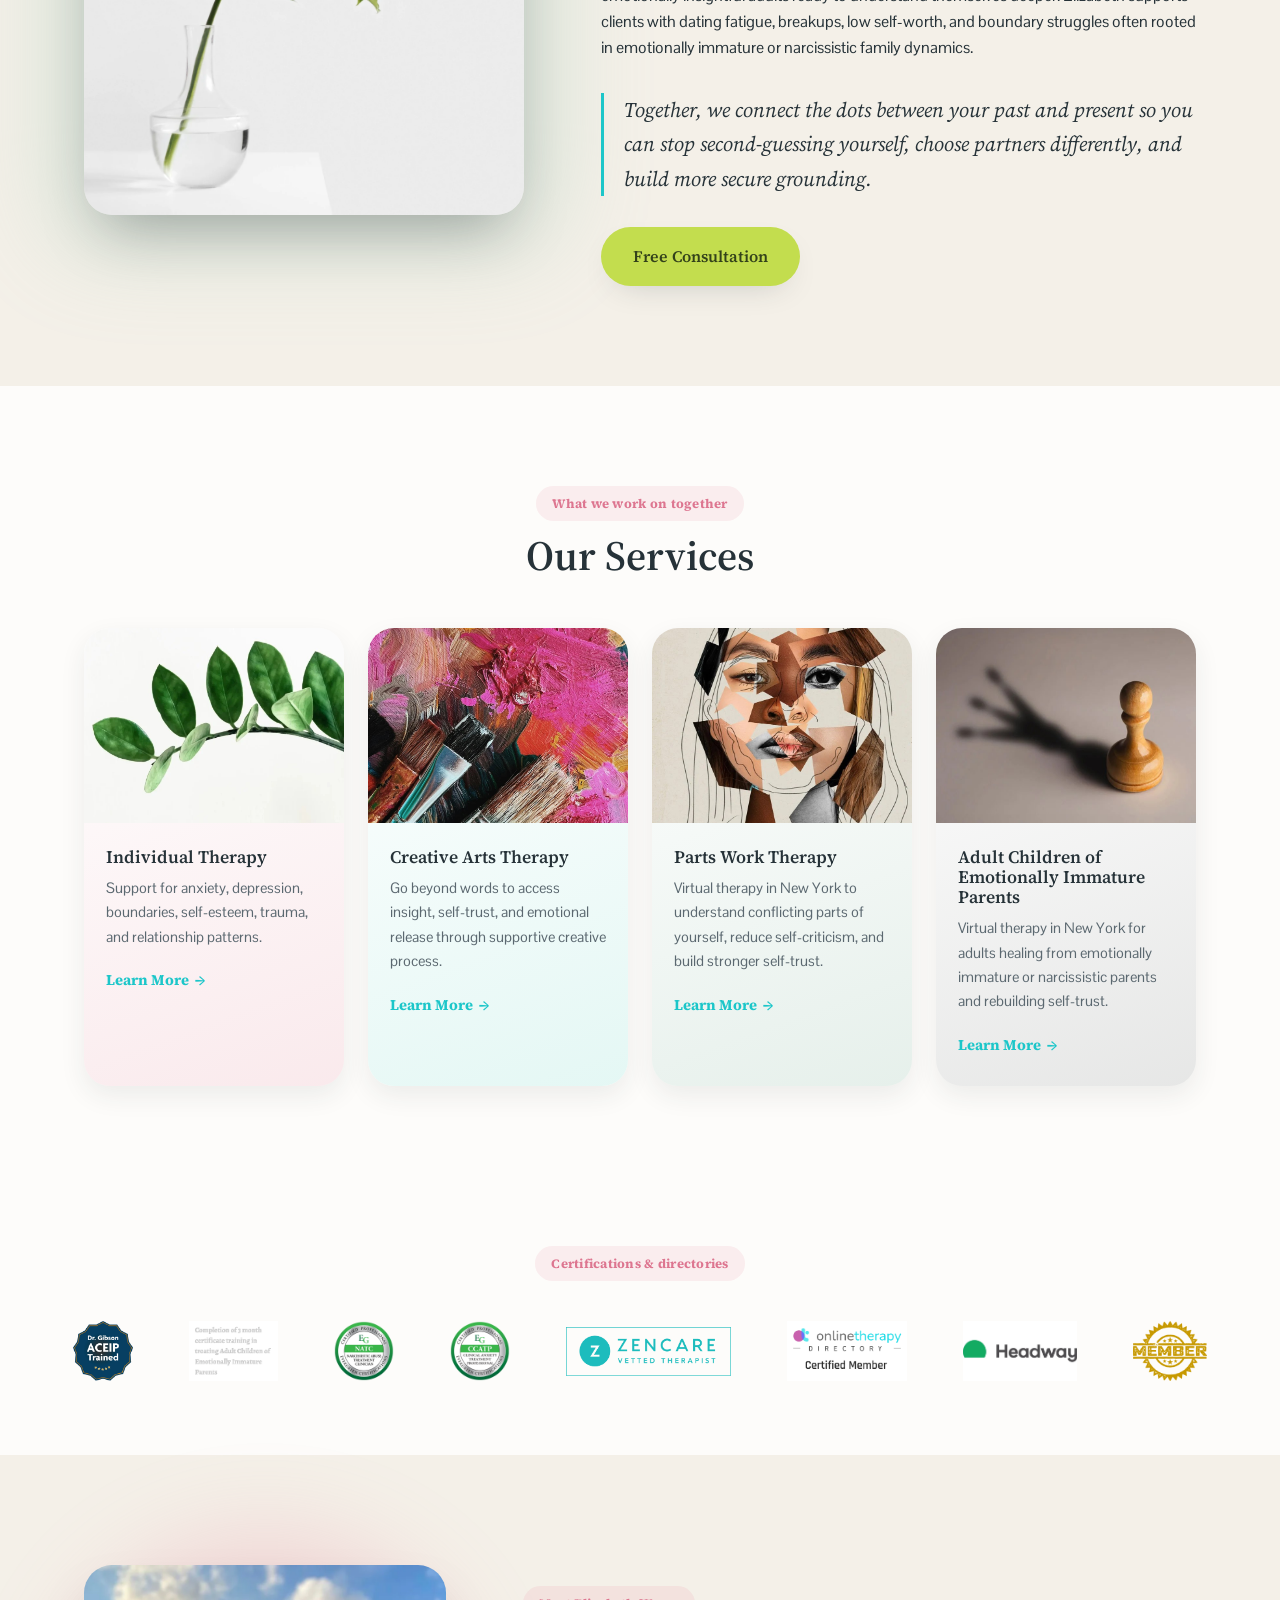
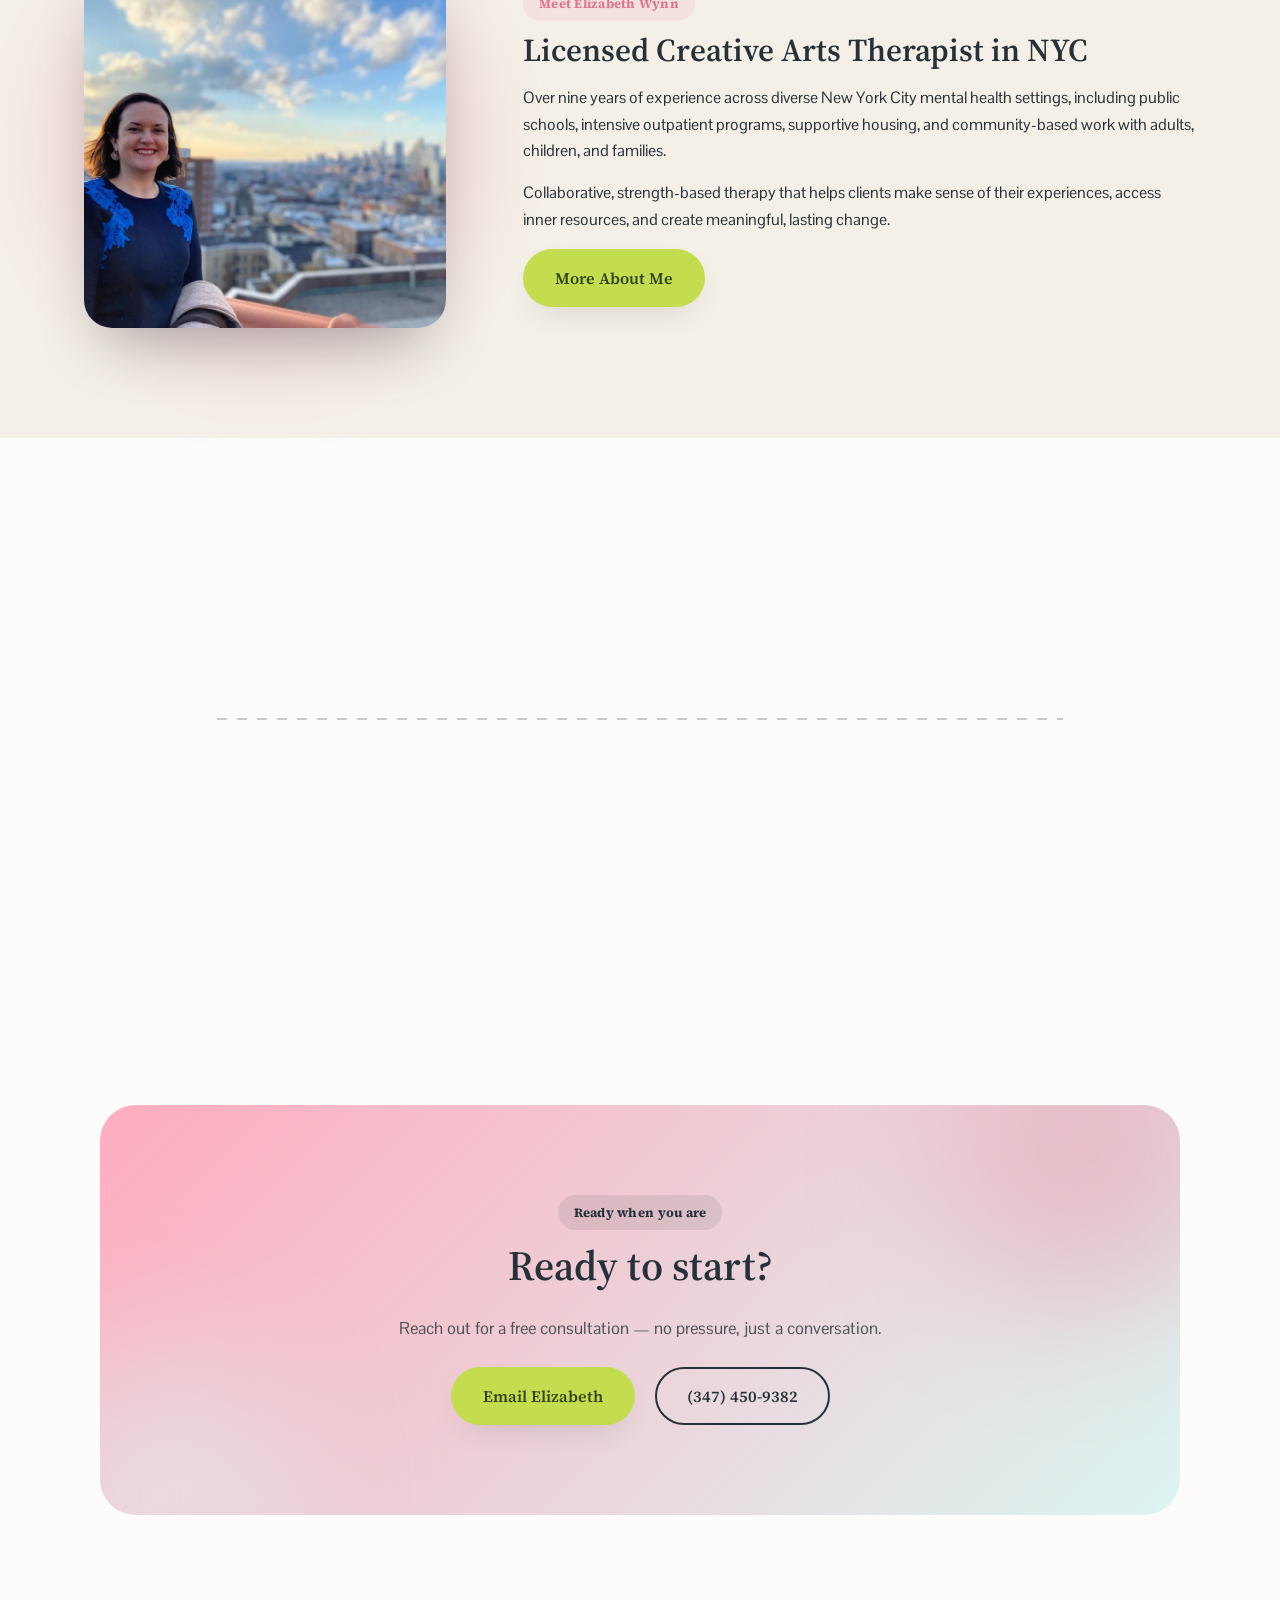
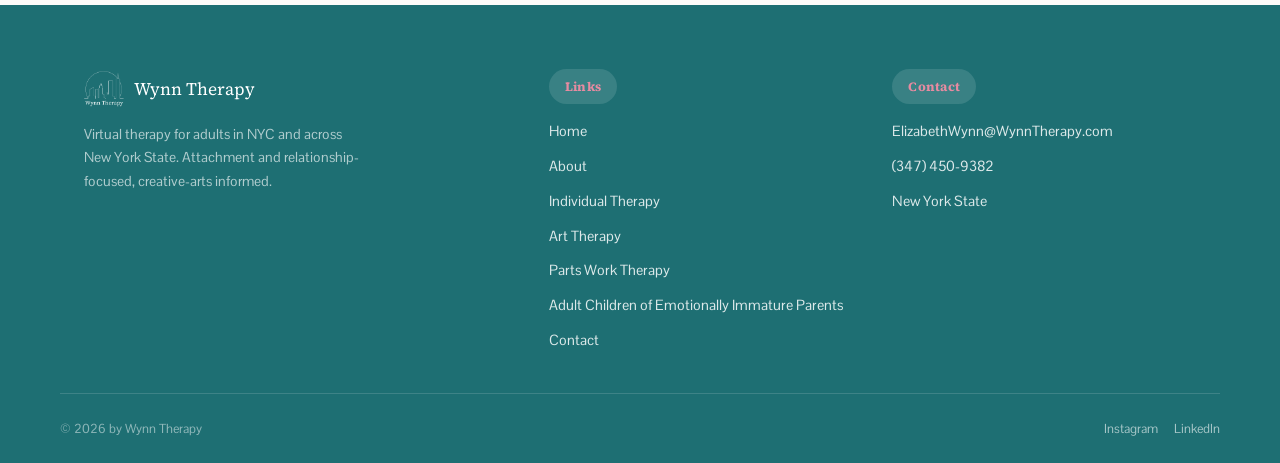
==== commit 51905dd5: "Add Individual Therapy page and nav dropdown New individual-therapy.html matches the homepage design" ====
--- a/index.html
+++ b/index.html
@@ -32,7 +32,15 @@
 
     <nav class="primary-nav" id="primaryNav">
       <a href="#about">About</a>
-      <a href="#services">Services</a>
+      <div class="nav-dropdown">
+        <a href="#services">Services <span class="caret" aria-hidden="true"></span></a>
+        <div class="dropdown-menu">
+          <a href="individual-therapy.html">Individual Therapy</a>
+          <a href="#services">Creative Arts Therapy</a>
+          <a href="#services">Parts Work Therapy</a>
+          <a href="#services">Adult Children of Emotionally Immature Parents</a>
+        </div>
+      </div>
       <a href="#contact">Contact</a>
       <a class="btn btn-primary btn-small" href="#contact">Let's talk</a>
     </nav>
--- a/styles.css
+++ b/styles.css
@@ -228,6 +228,49 @@
 .primary-nav a:not(.btn):hover { background: var(--mint-bg); color: var(--ink); }
 .primary-nav .btn { margin-left: 10px; }
 
+.nav-dropdown { position: relative; }
+.nav-dropdown > a { display: inline-flex; align-items: center; gap: 4px; }
+.nav-dropdown .caret {
+  display: inline-block;
+  width: 0;
+  height: 0;
+  border-left: 4px solid transparent;
+  border-right: 4px solid transparent;
+  border-top: 5px solid currentColor;
+  transition: transform 0.2s ease;
+}
+.nav-dropdown:hover .caret, .nav-dropdown:focus-within .caret { transform: rotate(180deg); }
+.dropdown-menu {
+  position: absolute;
+  top: calc(100% + 10px);
+  left: 0;
+  min-width: 260px;
+  background: var(--white);
+  border-radius: 18px;
+  box-shadow: var(--shadow);
+  padding: 10px;
+  display: flex;
+  flex-direction: column;
+  gap: 2px;
+  opacity: 0;
+  visibility: hidden;
+  transform: translateY(8px);
+  transition: opacity 0.2s ease, transform 0.2s ease, visibility 0.2s;
+  z-index: 10;
+}
+.nav-dropdown:hover .dropdown-menu,
+.nav-dropdown:focus-within .dropdown-menu {
+  opacity: 1;
+  visibility: visible;
+  transform: translateY(0);
+}
+.dropdown-menu a {
+  padding: 10px 14px !important;
+  border-radius: 12px !important;
+  font-size: 0.9rem !important;
+  white-space: nowrap;
+}
+
 .nav-toggle {
   display: none;
   flex-direction: column;
@@ -363,6 +406,12 @@
   margin-bottom: 20px;
 }
 .icon-chip img { width: 26px; height: 26px; }
+.icon-chip.check-icon {
+  font-size: 1.3rem;
+  font-weight: 700;
+  color: var(--ink);
+  line-height: 1;
+}
 .benefit-card:nth-child(1) .icon-chip { background: rgba(231, 139, 161, 0.18); }
 .benefit-card:nth-child(2) .icon-chip { background: var(--mint-bg); }
 .benefit-card:nth-child(3) .icon-chip { background: rgba(143, 192, 174, 0.3); }
@@ -529,7 +578,7 @@
 /* ---------- CTA band ---------- */
 .cta-band-wrap { padding: 0 clamp(16px, 4vw, 40px) 90px; }
 .cta-band {
-  background: linear-gradient(135deg, #ff7f9c, #dcf5f1);
+  background: linear-gradient(135deg, #ffacbf, #dcf5f1);
   border-radius: 36px;
   text-align: center;
   padding: 90px 40px;
@@ -572,6 +621,73 @@
   flex-wrap: wrap;
   margin-top: 24px;
 }
+
+/* ---------- Issues checklist ---------- */
+.issues { padding: 100px 0; }
+.issue-list {
+  list-style: none;
+  margin: 0;
+  padding: 0;
+  display: grid;
+  grid-template-columns: repeat(2, 1fr);
+  gap: 16px 32px;
+  max-width: 900px;
+  margin-left: auto;
+  margin-right: auto;
+}
+.issue-list li {
+  display: flex;
+  align-items: flex-start;
+  gap: 12px;
+  font-size: 1rem;
+}
+.issue-list li::before {
+  content: "\2192";
+  flex-shrink: 0;
+  font-weight: 700;
+  color: var(--cyan-accent);
+}
+
+/* ---------- FAQ ---------- */
+.faq { padding: 100px 0; }
+.faq-list {
+  display: flex;
+  flex-direction: column;
+  gap: 16px;
+  max-width: 780px;
+  margin: 0 auto;
+}
+.faq-item {
+  background: var(--white);
+  border-radius: var(--radius);
+  padding: 8px 26px;
+  box-shadow: 0 10px 30px rgba(38, 50, 56, 0.06);
+}
+.faq-item summary {
+  list-style: none;
+  cursor: pointer;
+  padding: 18px 0;
+  display: flex;
+  align-items: center;
+  justify-content: space-between;
+  gap: 16px;
+  font-family: var(--font-display);
+  font-weight: 600;
+  font-size: 1.05rem;
+}
+.faq-item summary::-webkit-details-marker { display: none; }
+.faq-item .chevron {
+  display: inline-block;
+  width: 0;
+  height: 0;
+  border-left: 5px solid transparent;
+  border-right: 5px solid transparent;
+  border-top: 6px solid var(--cyan-accent);
+  transition: transform 0.2s ease;
+  flex-shrink: 0;
+}
+.faq-item[open] .chevron { transform: rotate(180deg); }
+.faq-item p { color: var(--ink-soft); padding-bottom: 20px; margin: 0; }
 
 /* ---------- Footer ---------- */
 .site-footer {
@@ -642,6 +758,7 @@
   .process-grid { grid-template-columns: 1fr; }
   .process-grid::before { display: none; }
   .footer-inner { grid-template-columns: 1fr; }
+  .issue-list { grid-template-columns: 1fr; }
 }
 
 @media (max-width: 720px) {
@@ -664,5 +781,17 @@
   .primary-nav a:not(.btn) { padding: 12px 0; border-radius: 0; }
   .primary-nav a:not(.btn):hover { background: none; }
   .primary-nav .btn { margin-top: 12px; margin-left: 0; align-self: flex-start; }
+  .nav-dropdown .caret { display: none; }
+  .dropdown-menu {
+    position: static;
+    opacity: 1;
+    visibility: visible;
+    transform: none;
+    box-shadow: none;
+    background: var(--mint);
+    margin: 4px 0 8px;
+    padding: 4px 10px;
+  }
+  .dropdown-menu a { padding: 10px 4px !important; }
   .benefit-grid, .service-grid { grid-template-columns: 1fr; }
 }
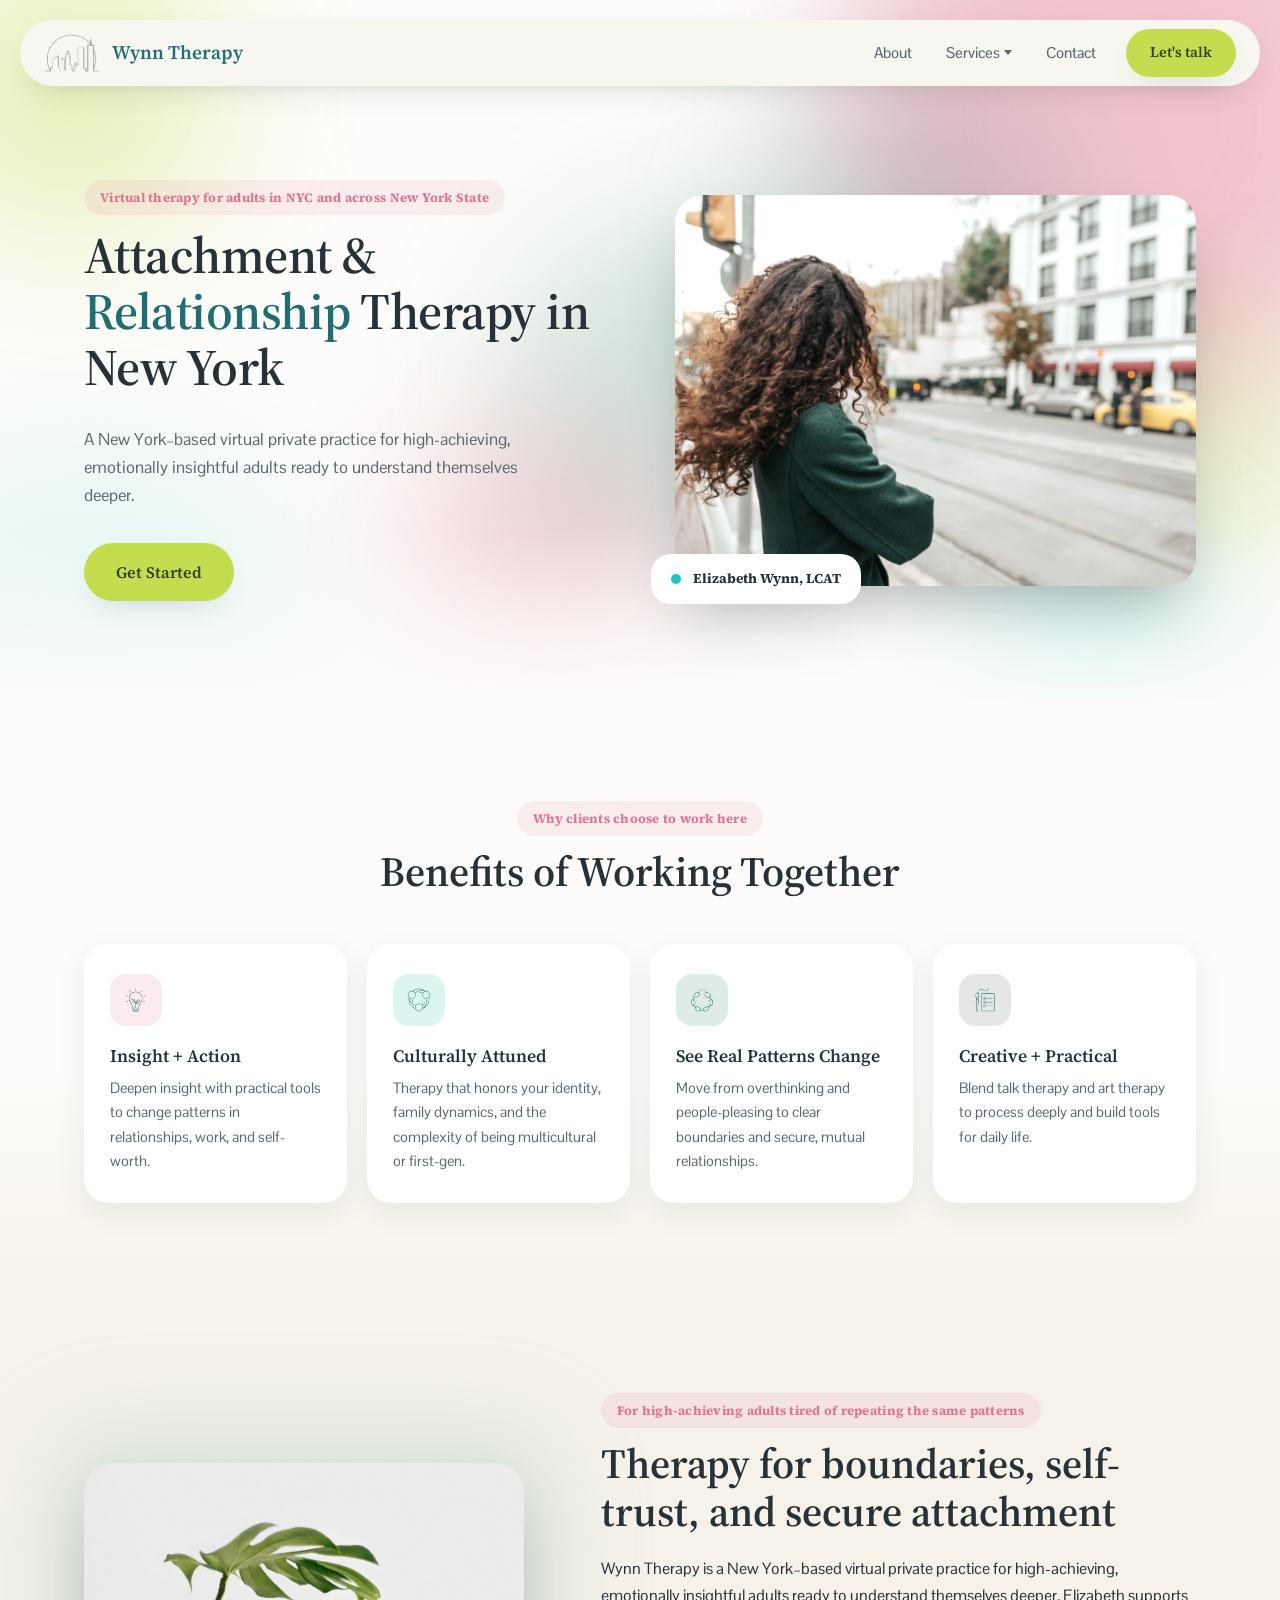
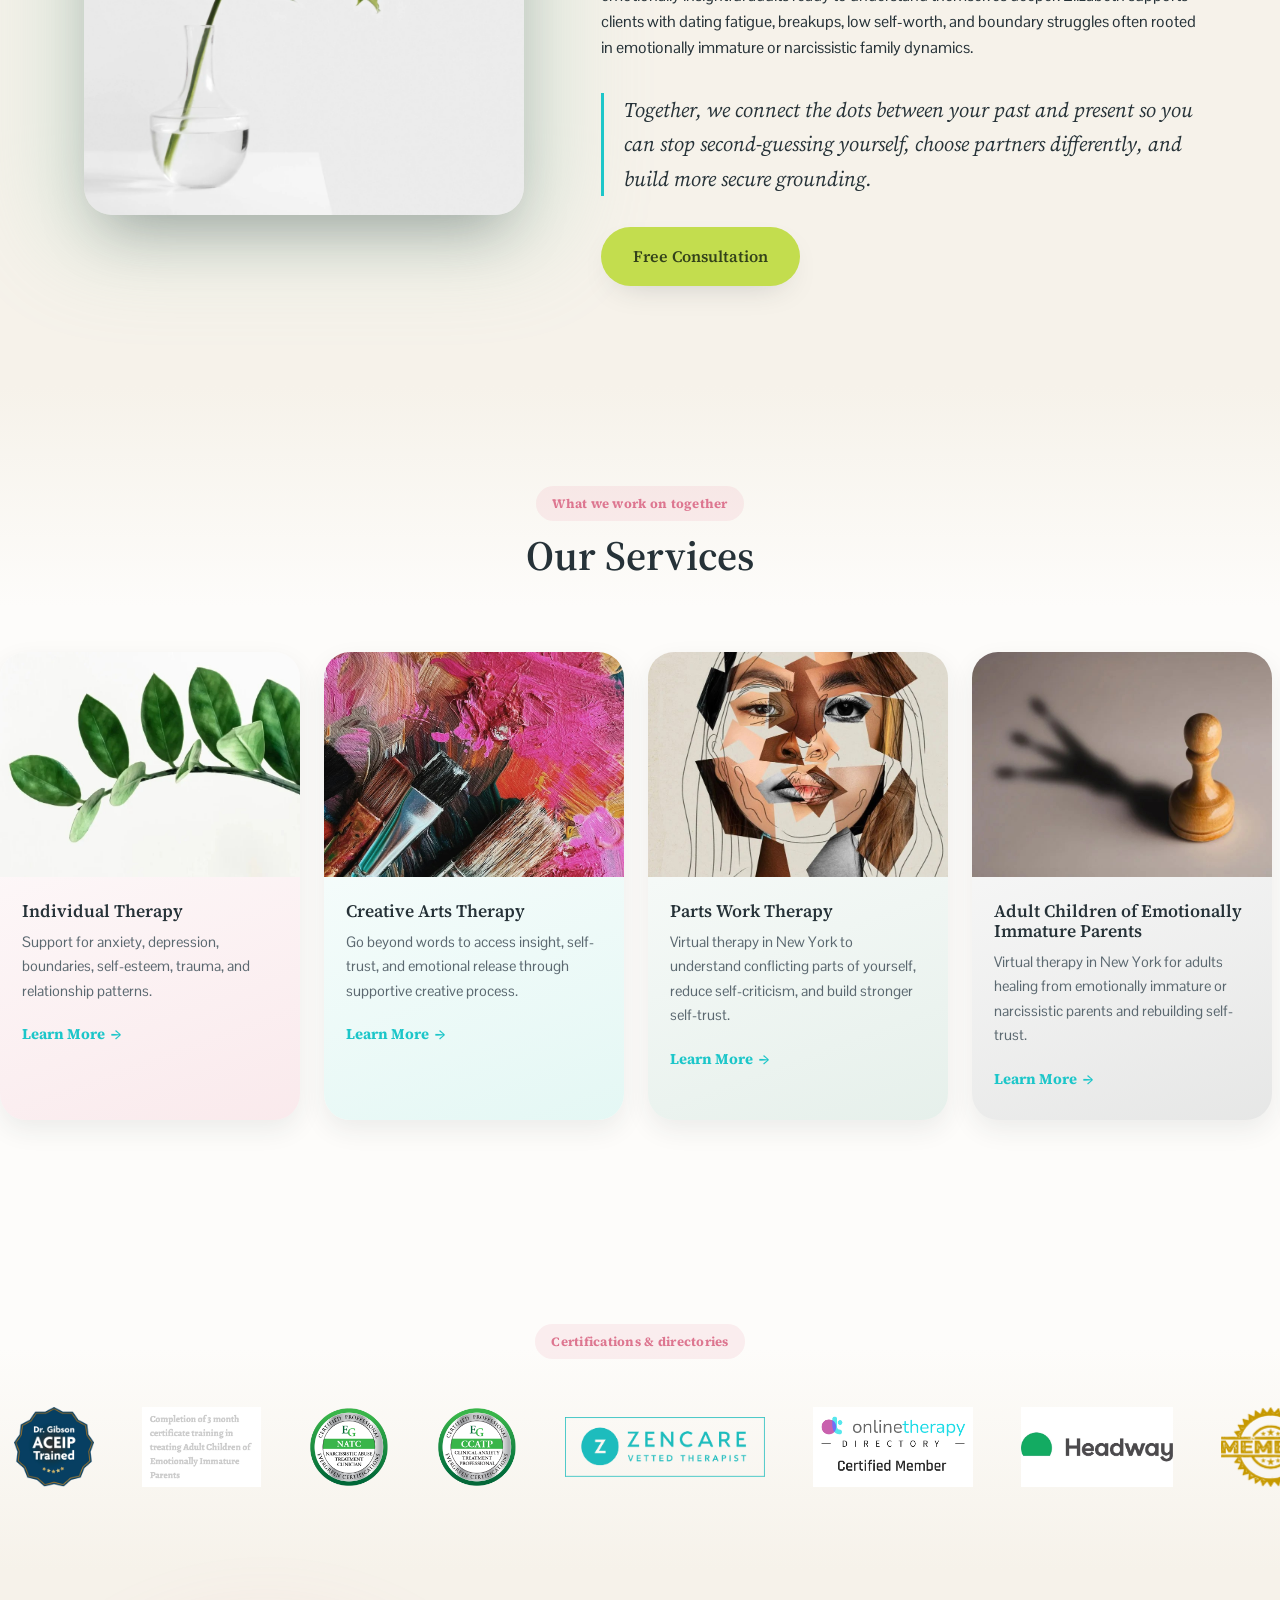
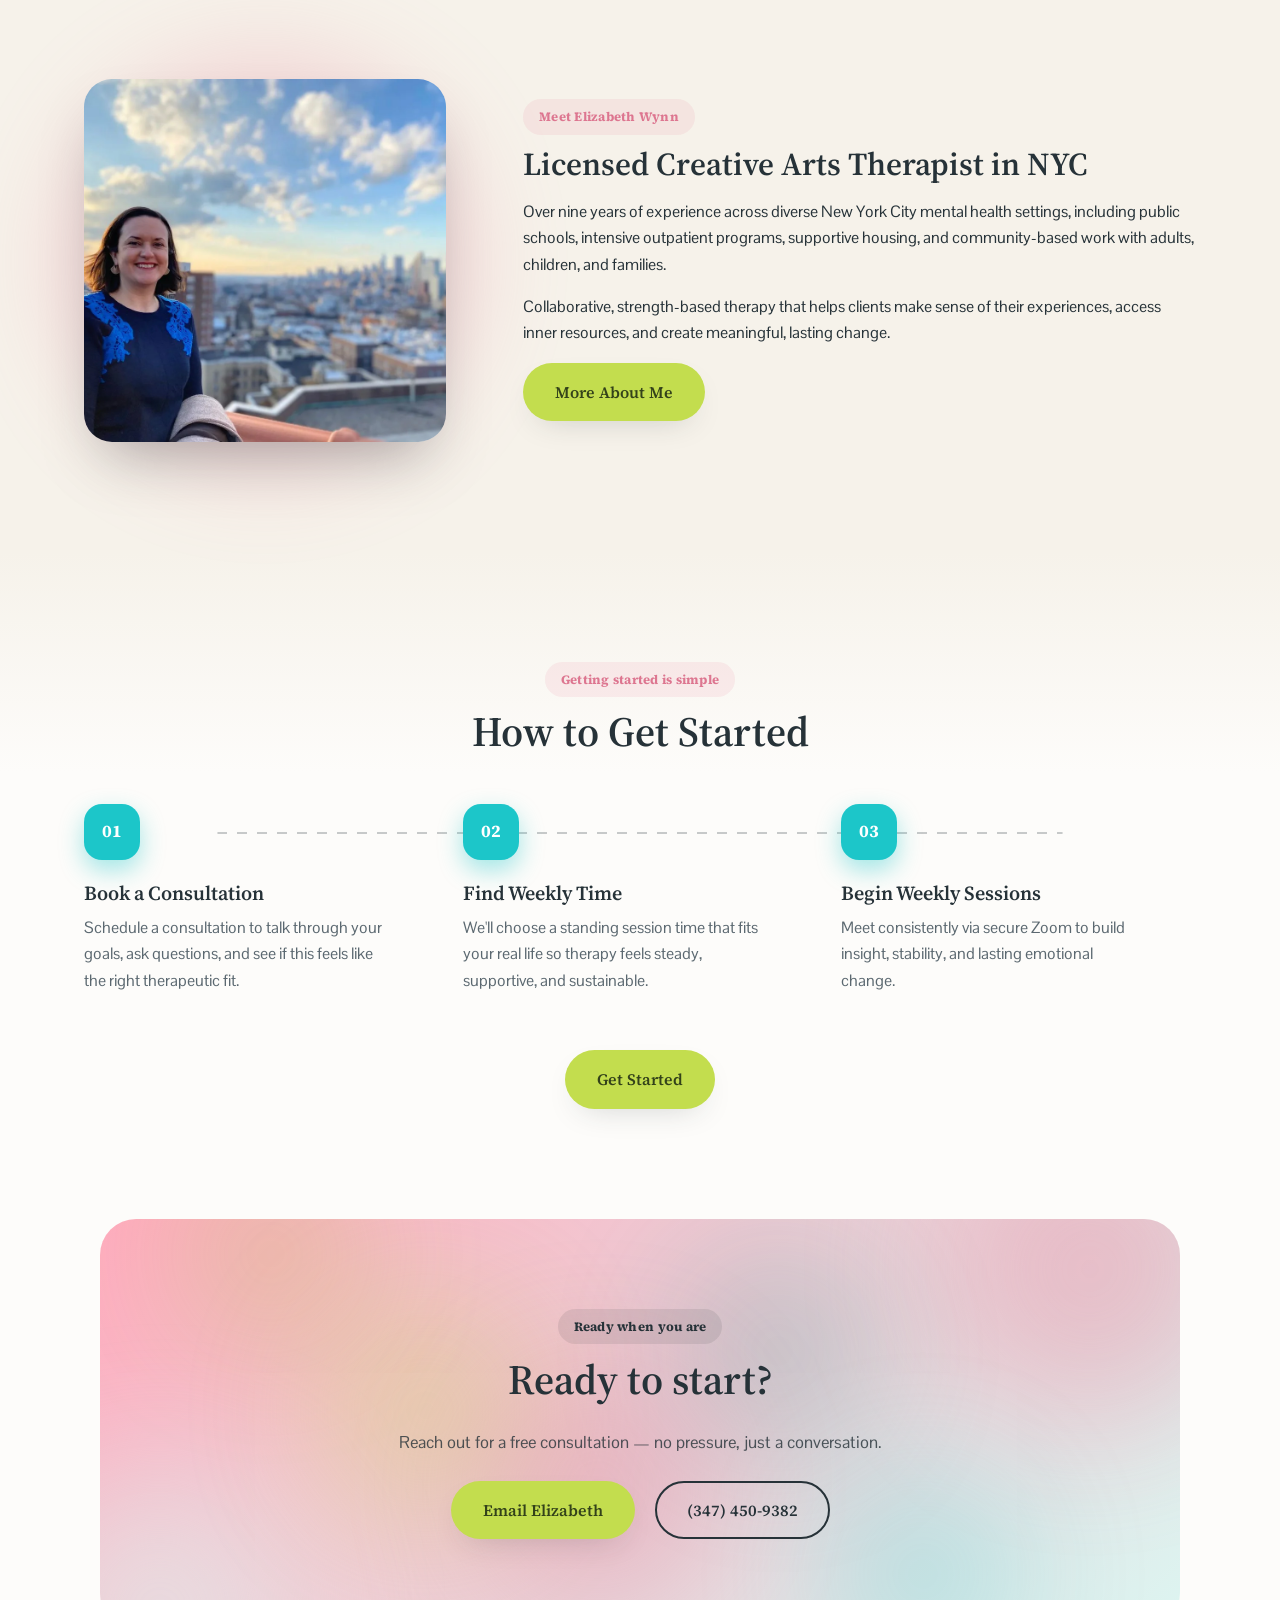
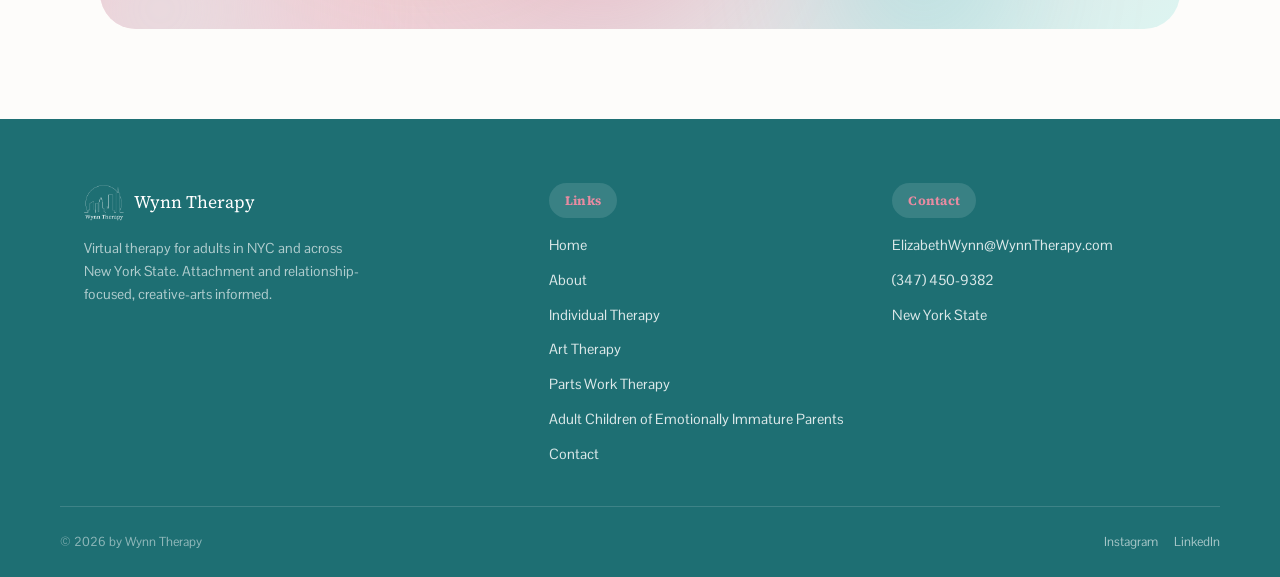
==== commit fd0b8389: "Polish scroll animations, credentials marquee, and hero blobs - Fix slide-in reveal offset to be per" ====
--- a/index.html
+++ b/index.html
@@ -53,14 +53,19 @@
     <div class="blob blob-1"></div>
     <div class="blob blob-2"></div>
     <div class="blob blob-3"></div>
+    <div class="blob blob-4"></div>
+    <div class="blob blob-5"></div>
+    <div class="blob blob-6"></div>
+    <div class="blob blob-7"></div>
+    <div class="blob blob-8"></div>
     <div class="wrap hero-inner">
       <div class="hero-copy reveal">
-        <span class="reveal eyebrow">Virtual therapy for adults in NYC and across New York State</span>
+        <span class="eyebrow">Virtual therapy for adults in NYC and across New York State</span>
         <h1>Attachment &amp; <span class="hl">Relationship</span> Therapy in New York</h1>
         <p class="lede">A New York&ndash;based virtual private practice for high-achieving, emotionally insightful adults ready to understand themselves deeper.</p>
         <a class="btn btn-primary" href="#contact">Get Started</a>
       </div>
-      <div class="hero-figure reveal">
+      <div class="hero-figure reveal reveal-from-right">
         <div class="card">
           <img src="images/hero.jpg" alt="Woman in a green jacket standing on a New York City street" width="1600" height="1000" />
         </div>
@@ -75,26 +80,26 @@
   <section class="benefits">
     <div class="wrap">
       <div class="section-head center reveal">
-        <span class="reveal eyebrow eyebrow-center">Why clients choose to work here</span>
+        <span class="eyebrow eyebrow-center">Why clients choose to work here</span>
         <h2>Benefits of Working Together</h2>
       </div>
       <div class="benefit-grid">
-        <article class="benefit-card reveal">
+        <article class="benefit-card float-up">
           <div class="icon-chip"><img src="images/icon-insight.png" alt="" width="26" height="26" loading="lazy" /></div>
           <h3>Insight + Action</h3>
           <p>Deepen insight with practical tools to change patterns in relationships, work, and self-worth.</p>
         </article>
-        <article class="benefit-card reveal">
+        <article class="benefit-card float-down">
           <div class="icon-chip"><img src="images/icon-culture.png" alt="" width="26" height="26" loading="lazy" /></div>
           <h3>Culturally Attuned</h3>
           <p>Therapy that honors your identity, family dynamics, and the complexity of being multicultural or first-gen.</p>
         </article>
-        <article class="benefit-card reveal">
+        <article class="benefit-card float-up">
           <div class="icon-chip"><img src="images/icon-pattern.png" alt="" width="26" height="26" loading="lazy" /></div>
           <h3>See Real Patterns Change</h3>
           <p>Move from overthinking and people-pleasing to clear boundaries and secure, mutual relationships.</p>
         </article>
-        <article class="benefit-card reveal">
+        <article class="benefit-card float-down">
           <div class="icon-chip"><img src="images/icon-creative.png" alt="" width="26" height="26" loading="lazy" /></div>
           <h3>Creative + Practical</h3>
           <p>Blend talk therapy and art therapy to process deeply and build tools for daily life.</p>
@@ -105,12 +110,12 @@
 
   <section class="about" id="about">
     <div class="wrap about-grid">
-      <div class="about-media reveal">
+      <div class="about-media reveal reveal-from-left">
         <div class="glow"></div>
         <img src="images/leaf.jpg" alt="A green monstera leaf in a glass vase" width="2500" height="1667" loading="lazy" />
       </div>
       <div class="about-copy reveal">
-        <span class="reveal eyebrow">For high-achieving adults tired of repeating the same patterns</span>
+        <span class="eyebrow">For high-achieving adults tired of repeating the same patterns</span>
         <h2>Therapy for boundaries, self-trust, and secure attachment</h2>
         <p>Wynn Therapy is a New York&ndash;based virtual private practice for high-achieving, emotionally insightful adults ready to understand themselves deeper. Elizabeth supports clients with dating fatigue, breakups, low self-worth, and boundary struggles often rooted in emotionally immature or narcissistic family dynamics.</p>
         <p class="pull-quote">Together, we connect the dots between your past and present so you can stop second-guessing yourself, choose partners differently, and build more secure grounding.</p>
@@ -122,50 +127,86 @@
   <section class="services" id="services">
     <div class="wrap">
       <div class="section-head center reveal">
-        <span class="reveal eyebrow eyebrow-center">What we work on together</span>
+        <span class="eyebrow eyebrow-center">What we work on together</span>
         <h2>Our Services</h2>
       </div>
-      <div class="service-grid">
-        <article class="service-card reveal">
-          <img src="images/service-individual.jpg" alt="" width="1000" height="667" loading="lazy" />
-          <div class="service-card-body">
-            <h3>Individual Therapy</h3>
-            <p>Support for anxiety, depression, boundaries, self-esteem, trauma, and relationship patterns.</p>
-            <a class="arrow-link" href="#contact">Learn More <span class="arrow">&rarr;</span></a>
-          </div>
-        </article>
-        <article class="service-card reveal">
-          <img src="images/service-creative.jpg" alt="" width="1000" height="1333" loading="lazy" />
-          <div class="service-card-body">
-            <h3>Creative Arts Therapy</h3>
-            <p>Go beyond words to access insight, self-trust, and emotional release through supportive creative process.</p>
-            <a class="arrow-link" href="#contact">Learn More <span class="arrow">&rarr;</span></a>
-          </div>
-        </article>
-        <article class="service-card reveal">
-          <img src="images/service-parts.jpg" alt="" width="800" height="985" loading="lazy" />
-          <div class="service-card-body">
-            <h3>Parts Work Therapy</h3>
-            <p>Virtual therapy in New York to understand conflicting parts of yourself, reduce self-criticism, and build stronger self-trust.</p>
-            <a class="arrow-link" href="#contact">Learn More <span class="arrow">&rarr;</span></a>
-          </div>
-        </article>
-        <article class="service-card reveal">
-          <img src="images/service-adult-children.jpg" alt="" width="800" height="824" loading="lazy" />
-          <div class="service-card-body">
-            <h3>Adult Children of Emotionally Immature Parents</h3>
-            <p>Virtual therapy in New York for adults healing from emotionally immature or narcissistic parents and rebuilding self-trust.</p>
-            <a class="arrow-link" href="#contact">Learn More <span class="arrow">&rarr;</span></a>
-          </div>
-        </article>
-      </div>
-    </div>
+    </div>
+    <div class="service-slider reveal">
+      <div class="service-track">
+          <article class="service-card">
+            <img src="images/service-individual.jpg" alt="" width="1000" height="667" loading="lazy" />
+            <div class="service-card-body">
+              <h3>Individual Therapy</h3>
+              <p>Support for anxiety, depression, boundaries, self-esteem, trauma, and relationship patterns.</p>
+              <a class="arrow-link" href="#contact">Learn More <span class="arrow">&rarr;</span></a>
+            </div>
+          </article>
+          <article class="service-card">
+            <img src="images/service-creative.jpg" alt="" width="1000" height="1333" loading="lazy" />
+            <div class="service-card-body">
+              <h3>Creative Arts Therapy</h3>
+              <p>Go beyond words to access insight, self-trust, and emotional release through supportive creative process.</p>
+              <a class="arrow-link" href="#contact">Learn More <span class="arrow">&rarr;</span></a>
+            </div>
+          </article>
+          <article class="service-card">
+            <img src="images/service-parts.jpg" alt="" width="800" height="985" loading="lazy" />
+            <div class="service-card-body">
+              <h3>Parts Work Therapy</h3>
+              <p>Virtual therapy in New York to understand conflicting parts of yourself, reduce self-criticism, and build stronger self-trust.</p>
+              <a class="arrow-link" href="#contact">Learn More <span class="arrow">&rarr;</span></a>
+            </div>
+          </article>
+          <article class="service-card">
+            <img src="images/service-adult-children.jpg" alt="" width="800" height="824" loading="lazy" />
+            <div class="service-card-body">
+              <h3>Adult Children of Emotionally Immature Parents</h3>
+              <p>Virtual therapy in New York for adults healing from emotionally immature or narcissistic parents and rebuilding self-trust.</p>
+              <a class="arrow-link" href="#contact">Learn More <span class="arrow">&rarr;</span></a>
+            </div>
+          </article>
+          <article class="service-card" aria-hidden="true">
+            <img src="images/service-individual.jpg" alt="" width="1000" height="667" loading="lazy" />
+            <div class="service-card-body">
+              <h3>Individual Therapy</h3>
+              <p>Support for anxiety, depression, boundaries, self-esteem, trauma, and relationship patterns.</p>
+              <a class="arrow-link" href="#contact" tabindex="-1">Learn More <span class="arrow">&rarr;</span></a>
+            </div>
+          </article>
+          <article class="service-card" aria-hidden="true">
+            <img src="images/service-creative.jpg" alt="" width="1000" height="1333" loading="lazy" />
+            <div class="service-card-body">
+              <h3>Creative Arts Therapy</h3>
+              <p>Go beyond words to access insight, self-trust, and emotional release through supportive creative process.</p>
+              <a class="arrow-link" href="#contact" tabindex="-1">Learn More <span class="arrow">&rarr;</span></a>
+            </div>
+          </article>
+          <article class="service-card" aria-hidden="true">
+            <img src="images/service-parts.jpg" alt="" width="800" height="985" loading="lazy" />
+            <div class="service-card-body">
+              <h3>Parts Work Therapy</h3>
+              <p>Virtual therapy in New York to understand conflicting parts of yourself, reduce self-criticism, and build stronger self-trust.</p>
+              <a class="arrow-link" href="#contact" tabindex="-1">Learn More <span class="arrow">&rarr;</span></a>
+            </div>
+          </article>
+          <article class="service-card" aria-hidden="true">
+            <img src="images/service-adult-children.jpg" alt="" width="800" height="824" loading="lazy" />
+            <div class="service-card-body">
+              <h3>Adult Children of Emotionally Immature Parents</h3>
+              <p>Virtual therapy in New York for adults healing from emotionally immature or narcissistic parents and rebuilding self-trust.</p>
+              <a class="arrow-link" href="#contact" tabindex="-1">Learn More <span class="arrow">&rarr;</span></a>
+            </div>
+          </article>
+        </div>
+      </div>
   </section>
 
   <section class="creds">
     <div class="wrap-wide">
-      <span class="reveal eyebrow eyebrow-center">Certifications &amp; directories</span>
-      <div class="creds-track reveal">
+      <span class="eyebrow eyebrow-center">Certifications &amp; directories</span>
+    </div>
+    <div class="creds-slider reveal">
+      <div class="creds-track">
         <div class="chip"><img src="images/cred-badge1.png" alt="Certification badge" loading="lazy" /></div>
         <div class="chip"><img src="images/cred-badge2.png" alt="Completion of 3 month certificate training in treating Adult Children of Emotionally Immature Parents" loading="lazy" /></div>
         <div class="chip"><img src="images/cred-natc.png" alt="NATC Narcissistic Abuse Treatment Clinician certification" loading="lazy" /></div>
@@ -174,18 +215,26 @@
         <div class="chip"><img src="images/cred-member.png" alt="Online Therapy Directory certified member" loading="lazy" /></div>
         <div class="chip"><img src="images/cred-headway.jpg" alt="Headway logo" loading="lazy" /></div>
         <div class="chip"><img src="images/cred-cab.png" alt="Find me on NYC-CAB member badge" loading="lazy" /></div>
+        <div class="chip" aria-hidden="true"><img src="images/cred-badge1.png" alt="" loading="lazy" /></div>
+        <div class="chip" aria-hidden="true"><img src="images/cred-badge2.png" alt="" loading="lazy" /></div>
+        <div class="chip" aria-hidden="true"><img src="images/cred-natc.png" alt="" loading="lazy" /></div>
+        <div class="chip" aria-hidden="true"><img src="images/cred-pesi.png" alt="" loading="lazy" /></div>
+        <div class="chip" aria-hidden="true"><img src="images/cred-zencare.png" alt="" loading="lazy" /></div>
+        <div class="chip" aria-hidden="true"><img src="images/cred-member.png" alt="" loading="lazy" /></div>
+        <div class="chip" aria-hidden="true"><img src="images/cred-headway.jpg" alt="" loading="lazy" /></div>
+        <div class="chip" aria-hidden="true"><img src="images/cred-cab.png" alt="" loading="lazy" /></div>
       </div>
     </div>
   </section>
 
   <section class="bio">
     <div class="wrap bio-grid">
-      <div class="bio-media reveal">
+      <div class="bio-media reveal reveal-from-left">
         <div class="glow"></div>
         <img src="images/headshot.jpg" alt="Elizabeth Wynn smiling on a rooftop with the city skyline behind her" width="1133" height="850" loading="lazy" />
       </div>
       <div class="bio-copy reveal">
-        <span class="reveal eyebrow">Meet Elizabeth Wynn</span>
+        <span class="eyebrow">Meet Elizabeth Wynn</span>
         <h2>Licensed Creative Arts Therapist in NYC</h2>
         <p>Over nine years of experience across diverse New York City mental health settings, including public schools, intensive outpatient programs, supportive housing, and community-based work with adults, children, and families.</p>
         <p>Collaborative, strength-based therapy that helps clients make sense of their experiences, access inner resources, and create meaningful, lasting change.</p>
@@ -197,10 +246,10 @@
   <section class="process" id="process">
     <div class="wrap">
       <div class="section-head center reveal">
-        <span class="reveal eyebrow eyebrow-center">Getting started is simple</span>
+        <span class="eyebrow eyebrow-center">Getting started is simple</span>
         <h2>How to Get Started</h2>
       </div>
-      <ol class="process-grid">
+      <ol class="process-grid reveal">
         <li class="process-card reveal">
           <span class="process-num">01</span>
           <h3>Book a Consultation</h3>
@@ -227,8 +276,13 @@
     <div class="cta-band reveal">
       <div class="blob-f"></div>
       <div class="blob-f2"></div>
+      <div class="blob-f3"></div>
+      <div class="blob-f4"></div>
+      <div class="blob-f5"></div>
+      <div class="blob-f6"></div>
+      <div class="blob-f7"></div>
       <div class="cta-band-inner">
-        <span class="reveal eyebrow eyebrow-light eyebrow-center">Ready when you are</span>
+        <span class="eyebrow eyebrow-light eyebrow-center">Ready when you are</span>
         <h2>Ready to start?</h2>
         <p>Reach out for a free consultation &mdash; no pressure, just a conversation.</p>
         <div class="contact-links">
@@ -252,7 +306,7 @@
     </div>
 
     <div class="footer-col">
-      <span class="reveal eyebrow">Links</span>
+      <span class="eyebrow">Links</span>
       <nav class="footer-nav" aria-label="Footer">
         <a href="#top">Home</a>
         <a href="#about">About</a>
@@ -265,7 +319,7 @@
     </div>
 
     <div class="footer-col">
-      <span class="reveal eyebrow">Contact</span>
+      <span class="eyebrow">Contact</span>
       <div class="footer-contact">
         <a href="mailto:ElizabethWynn@WynnTherapy.com">ElizabethWynn@WynnTherapy.com</a>
         <a href="tel:+13474509382">(347) 450-9382</a>
--- a/styles.css
+++ b/styles.css
@@ -4,7 +4,7 @@
   --ink-deep: #1c2529;
   --ink-soft: #5b6870;
   --cream: #fdfcfa;
-  --panel: #f4f0e8;
+  --panel: #f6f2ea;
   --mint: #e3f3ef;
   --mint-deep: #cdeae2;
   --mint-mid: #8fc0ae;
@@ -299,14 +299,14 @@
   transform: translateY(0);
 }
 
-.eyebrow.reveal {
-  transform: translateY(10px);
-  transition: opacity 0.9s cubic-bezier(0.34, 1.56, 0.64, 1), transform 0.9s cubic-bezier(0.34, 1.56, 0.64, 1);
-}
-.eyebrow.reveal.is-visible {
-  opacity: 1;
-  transform: translateY(0);
-}
+.reveal-from-right,
+.reveal-from-left {
+  transition: opacity 1.95s ease-out 0.5s, transform 1.95s cubic-bezier(0.25, 0.46, 0.45, 0.94) 0.5s;
+}
+.reveal-from-right { transform: translateX(100%); }
+.reveal-from-right.is-visible { transform: translateX(0); }
+.reveal-from-left { transform: translateX(-100%); }
+.reveal-from-left.is-visible { transform: translateX(0); }
 
 /* ---------- Hero ---------- */
 .hero {
@@ -314,6 +314,20 @@
   padding: 180px 0 110px;
   overflow: hidden;
 }
+.hero::after {
+  content: "";
+  position: absolute;
+  left: 0;
+  right: 0;
+  bottom: 0;
+  height: 180px;
+  background: linear-gradient(to bottom, transparent, var(--cream));
+  pointer-events: none;
+  z-index: 1;
+}
+.hero--to-panel::after {
+  background: linear-gradient(to bottom, transparent, var(--panel));
+}
 .blob {
   position: absolute;
   border-radius: 50%;
@@ -322,13 +336,72 @@
   z-index: 0;
   pointer-events: none;
 }
-.blob-1 { width: 420px; height: 420px; background: var(--rose); top: -140px; right: -100px; }
-.blob-2 { width: 340px; height: 340px; background: var(--mint-bg); bottom: -160px; left: -110px; opacity: 0.7; }
-.blob-3 { width: 260px; height: 260px; background: var(--mint-mid); top: 220px; left: 40%; opacity: 0.3; }
+.blob-1 {
+  width: 560px; height: 560px; background: var(--rose); top: -160px; right: -120px;
+  animation: float-blob 13s linear infinite, blob-morph 11s ease-in-out infinite;
+}
+.blob-2 {
+  width: 460px; height: 460px; background: var(--mint-bg); bottom: -190px; left: -140px; opacity: 0.7;
+  animation: float-blob 16s linear infinite reverse, blob-morph 14s ease-in-out infinite;
+  animation-delay: -10s, -5s;
+}
+.blob-3 {
+  width: 340px; height: 340px; background: var(--mint-mid); top: 220px; left: 40%; opacity: 0.4;
+  animation: float-blob 18s linear infinite, blob-morph 12s ease-in-out infinite;
+  animation-delay: -17s, -8s;
+}
+.blob-4 {
+  width: 300px; height: 300px; background: var(--lime); top: -60px; left: -80px; opacity: 0.35;
+  animation: float-blob 15s linear infinite reverse, blob-morph 13s ease-in-out infinite;
+  animation-delay: -4s, -11s;
+}
+.blob-5 {
+  width: 260px; height: 260px; background: var(--cyan-accent); bottom: -80px; right: 60px; opacity: 0.3;
+  animation: float-blob 17s linear infinite, blob-morph 10s ease-in-out infinite;
+  animation-delay: -21s, -3s;
+}
+.blob-6 {
+  width: 320px; height: 320px; background: var(--teal-accent); top: 80px; right: 220px; opacity: 0.18;
+  animation: float-blob 14s linear infinite reverse, blob-morph 10s ease-in-out infinite;
+  animation-delay: -6s, -2s;
+}
+.blob-7 {
+  width: 280px; height: 280px; background: var(--rose-deep); bottom: 20px; left: 32%; opacity: 0.28;
+  animation: float-blob 20s linear infinite, blob-morph 14s ease-in-out infinite;
+  animation-delay: -13s, -9s;
+}
+.blob-8 {
+  width: 240px; height: 240px; background: var(--lime-deep); top: 320px; right: -40px; opacity: 0.25;
+  animation: float-blob 14s linear infinite reverse, blob-morph 11s ease-in-out infinite;
+  animation-delay: -9s, -6s;
+}
+
+@keyframes float-blob {
+  0%    { transform: translate(0px, 220px); }
+  8.3%  { transform: translate(70px, 191px); }
+  16.7% { transform: translate(121px, 110px); }
+  25%   { transform: translate(140px, 0px); }
+  33.3% { transform: translate(121px, -110px); }
+  41.7% { transform: translate(70px, -191px); }
+  50%   { transform: translate(0px, -220px); }
+  58.3% { transform: translate(-70px, -191px); }
+  66.7% { transform: translate(-121px, -110px); }
+  75%   { transform: translate(-140px, 0px); }
+  83.3% { transform: translate(-121px, 110px); }
+  91.7% { transform: translate(-70px, 191px); }
+  100%  { transform: translate(0px, 220px); }
+}
+
+@keyframes blob-morph {
+  0%, 100% { border-radius: 50% 50% 50% 50% / 50% 50% 50% 50%; }
+  25%      { border-radius: 58% 42% 38% 62% / 42% 58% 62% 38%; }
+  50%      { border-radius: 42% 58% 62% 38% / 62% 42% 38% 58%; }
+  75%      { border-radius: 62% 38% 58% 42% / 38% 62% 58% 42%; }
+}
 
 .hero-inner {
   position: relative;
-  z-index: 1;
+  z-index: 2;
   display: grid;
   grid-template-columns: 1fr 1fr;
   gap: clamp(30px, 6vw, 70px);
@@ -373,6 +446,17 @@
   border-radius: 50%;
   background: #1cc6c9;
   flex-shrink: 0;
+  animation: dot-available 2.2s ease-in-out infinite;
+}
+@keyframes dot-available {
+  0%, 100% {
+    background: #1cc6c9;
+    box-shadow: 0 0 0 0 rgba(28, 198, 201, 0.5);
+  }
+  50% {
+    background: #c3dd4e;
+    box-shadow: 0 0 0 4px rgba(195, 221, 78, 0.25);
+  }
 }
 .floating-chip span:last-child {
   font-family: var(--font-display);
@@ -396,6 +480,38 @@
   transition: transform 0.3s ease, box-shadow 0.3s ease;
 }
 .benefit-card:hover { transform: translateY(-6px); box-shadow: 0 20px 40px rgba(38, 50, 56, 0.14); }
+.benefit-card.float-up { animation: float-card-up 7s linear infinite; }
+.benefit-card.float-down { animation: float-card-down 7s linear infinite; }
+@keyframes float-card-up {
+  0%    { translate: 0 0; }
+  8.3%  { translate: 0 -7px; }
+  16.7% { translate: 0 -12.1px; }
+  25%   { translate: 0 -14px; }
+  33.3% { translate: 0 -12.1px; }
+  41.7% { translate: 0 -7px; }
+  50%   { translate: 0 0; }
+  58.3% { translate: 0 7px; }
+  66.7% { translate: 0 12.1px; }
+  75%   { translate: 0 14px; }
+  83.3% { translate: 0 12.1px; }
+  91.7% { translate: 0 7px; }
+  100%  { translate: 0 0; }
+}
+@keyframes float-card-down {
+  0%    { translate: 0 0; }
+  8.3%  { translate: 0 7px; }
+  16.7% { translate: 0 12.1px; }
+  25%   { translate: 0 14px; }
+  33.3% { translate: 0 12.1px; }
+  41.7% { translate: 0 7px; }
+  50%   { translate: 0 0; }
+  58.3% { translate: 0 -7px; }
+  66.7% { translate: 0 -12.1px; }
+  75%   { translate: 0 -14px; }
+  83.3% { translate: 0 -12.1px; }
+  91.7% { translate: 0 -7px; }
+  100%  { translate: 0 0; }
+}
 .icon-chip {
   width: 52px;
   height: 52px;
@@ -420,7 +536,29 @@
 .benefit-card p { color: var(--ink-soft); font-size: 0.92rem; margin-bottom: 0; }
 
 /* ---------- About / Intro ---------- */
-.about { background: var(--panel); padding: 100px 0; }
+.about {
+  position: relative;
+  background: var(--panel);
+  padding: 100px 0;
+}
+.about::before,
+.about::after {
+  content: "";
+  position: absolute;
+  left: 0;
+  right: 0;
+  height: 220px;
+  pointer-events: none;
+  z-index: -1;
+}
+.about::before {
+  top: -220px;
+  background: linear-gradient(to bottom, transparent, var(--panel));
+}
+.about::after {
+  bottom: -220px;
+  background: linear-gradient(to bottom, var(--panel), transparent);
+}
 .about-grid {
   display: grid;
   grid-template-columns: 0.85fr 1.15fr;
@@ -459,24 +597,38 @@
 
 /* ---------- Services ---------- */
 .services { padding: 100px 0; }
-.service-grid {
-  display: grid;
-  grid-template-columns: repeat(4, 1fr);
+.service-slider {
+  overflow-x: hidden;
+  overflow-y: visible;
+  width: 100%;
+  padding: 24px 0 44px;
+}
+.service-track {
+  display: flex;
+  width: max-content;
   gap: 24px;
+  animation: services-scroll 64s linear infinite;
+}
+.service-slider:hover .service-track { animation-play-state: paused; }
+@keyframes services-scroll {
+  from { transform: translateX(0); }
+  to { transform: translateX(-50%); }
 }
 .service-card {
   display: flex;
   flex-direction: column;
+  flex-shrink: 0;
+  width: 300px;
   border-radius: 26px;
   overflow: hidden;
   box-shadow: 0 10px 26px rgba(38, 50, 56, 0.08);
   transition: transform 0.3s ease, box-shadow 0.3s ease;
 }
 .service-card:hover { transform: translateY(-6px); box-shadow: 0 20px 40px rgba(38, 50, 56, 0.14); }
-.service-card:nth-child(1) { background: linear-gradient(160deg, #fff 0%, rgba(231, 139, 161, 0.22) 130%); }
-.service-card:nth-child(2) { background: linear-gradient(160deg, #fff 0%, var(--mint-bg) 130%); }
-.service-card:nth-child(3) { background: linear-gradient(160deg, #fff 0%, rgba(143, 192, 174, 0.28) 130%); }
-.service-card:nth-child(4) { background: linear-gradient(160deg, #fff 0%, rgba(38, 50, 56, 0.14) 130%); }
+.service-card:nth-child(4n+1) { background: linear-gradient(160deg, #fff 0%, rgba(231, 139, 161, 0.22) 130%); }
+.service-card:nth-child(4n+2) { background: linear-gradient(160deg, #fff 0%, var(--mint-bg) 130%); }
+.service-card:nth-child(4n+3) { background: linear-gradient(160deg, #fff 0%, rgba(143, 192, 174, 0.28) 130%); }
+.service-card:nth-child(4n+4) { background: linear-gradient(160deg, #fff 0%, rgba(38, 50, 56, 0.14) 130%); }
 .service-card img {
   width: 100%;
   height: auto;
@@ -490,23 +642,57 @@
 /* ---------- Credentials ---------- */
 .creds { padding: 60px 0; }
 .creds .eyebrow { display: block; text-align: center; margin: 0 auto 26px; width: fit-content; }
+.creds-slider {
+  overflow-x: hidden;
+  overflow-y: visible;
+  width: 100%;
+  padding: 12px 0;
+}
+.creds-slider:hover .creds-track { animation-play-state: paused; }
 .creds-track {
   display: flex;
   align-items: center;
+  width: max-content;
+  gap: 20px;
+  animation: creds-scroll 60s linear infinite;
+}
+@keyframes creds-scroll {
+  from { transform: translateX(-50%); }
+  to { transform: translateX(0); }
+}
+.creds-track .chip {
+  padding: 10px 14px;
+  display: flex;
+  align-items: center;
   justify-content: center;
-  flex-wrap: wrap;
-  gap: 16px;
-}
-.creds-track .chip {
-  padding: 14px 20px;
-  display: flex;
-  align-items: center;
-  justify-content: center;
-}
-.creds-track img { height: 60px; width: auto; max-width: 165px; object-fit: contain; }
+  flex-shrink: 0;
+}
+.creds-track img { height: 80px; width: auto; max-width: 200px; object-fit: contain; }
 
 /* ---------- Bio ---------- */
-.bio { background: var(--panel); padding: 110px 0; }
+.bio {
+  position: relative;
+  background: var(--panel);
+  padding: 110px 0;
+}
+.bio::before,
+.bio::after {
+  content: "";
+  position: absolute;
+  left: 0;
+  right: 0;
+  height: 220px;
+  pointer-events: none;
+  z-index: -1;
+}
+.bio::before {
+  top: -220px;
+  background: linear-gradient(to bottom, transparent, var(--panel));
+}
+.bio::after {
+  bottom: -220px;
+  background: linear-gradient(to bottom, var(--panel), transparent);
+}
 .bio-grid {
   display: grid;
   grid-template-columns: 0.7fr 1.3fr;
@@ -555,7 +741,11 @@
   height: 2px;
   background: repeating-linear-gradient(90deg, rgba(38, 50, 56, 0.25) 0 10px, transparent 10px 20px);
   z-index: 0;
-}
+  clip-path: inset(0 100% 0 0);
+  transition: clip-path 3.2s cubic-bezier(0.16, 1, 0.3, 1) 0.3s;
+}
+.process-grid.reveal { opacity: 1; transform: none; }
+.process-grid.reveal.is-visible::before { clip-path: inset(0 0 0 0); }
 .process-card { position: relative; z-index: 1; }
 .process-num {
   width: 56px;
@@ -599,6 +789,7 @@
   border-radius: 50%;
   top: -100px;
   right: -60px;
+  animation: float-blob 14s linear infinite, blob-morph 11s ease-in-out infinite;
 }
 .cta-band .blob-f2 {
   position: absolute;
@@ -610,6 +801,73 @@
   border-radius: 50%;
   bottom: -120px;
   left: -80px;
+  animation: float-blob 17s linear infinite reverse, blob-morph 13s ease-in-out infinite;
+  animation-delay: -9s, -4s;
+}
+.cta-band .blob-f3 {
+  position: absolute;
+  width: 220px;
+  height: 220px;
+  background: var(--lime);
+  opacity: 0.3;
+  filter: blur(70px);
+  border-radius: 50%;
+  top: 20%;
+  left: 20%;
+  animation: float-blob 15s linear infinite, blob-morph 10s ease-in-out infinite;
+  animation-delay: -13s, -6s;
+}
+.cta-band .blob-f4 {
+  position: absolute;
+  width: 190px;
+  height: 190px;
+  background: var(--cyan-accent);
+  opacity: 0.25;
+  filter: blur(70px);
+  border-radius: 50%;
+  bottom: -40px;
+  right: 15%;
+  animation: float-blob 12s linear infinite reverse, blob-morph 10s ease-in-out infinite;
+  animation-delay: -5s, -2s;
+}
+.cta-band .blob-f5 {
+  position: absolute;
+  width: 200px;
+  height: 200px;
+  background: var(--teal-accent);
+  opacity: 0.22;
+  filter: blur(70px);
+  border-radius: 50%;
+  top: 8%;
+  right: 28%;
+  animation: float-blob 13s linear infinite, blob-morph 9s ease-in-out infinite;
+  animation-delay: -7s, -3s;
+}
+.cta-band .blob-f6 {
+  position: absolute;
+  width: 240px;
+  height: 240px;
+  background: var(--rose-deep);
+  opacity: 0.32;
+  filter: blur(70px);
+  border-radius: 50%;
+  bottom: 5%;
+  left: 35%;
+  animation: float-blob 16s linear infinite reverse, blob-morph 12s ease-in-out infinite;
+  animation-delay: -11s, -5s;
+}
+.cta-band .blob-f7 {
+  position: absolute;
+  width: 170px;
+  height: 170px;
+  background: var(--lime-deep);
+  opacity: 0.28;
+  filter: blur(70px);
+  border-radius: 50%;
+  top: -50px;
+  left: 8%;
+  animation: float-blob 14s linear infinite reverse, blob-morph 11s ease-in-out infinite;
+  animation-delay: -3s, -8s;
 }
 .cta-band-inner { position: relative; z-index: 1; }
 .cta-band h2 { color: var(--ink); max-width: 640px; margin: 0.3em auto 0.6em; }
@@ -646,7 +904,21 @@
   flex-shrink: 0;
   font-weight: 700;
   color: var(--cyan-accent);
-}
+  opacity: 0;
+  transform: translateX(-24px);
+  transition: opacity 0.6s ease, transform 0.6s ease;
+}
+.issue-list.reveal { opacity: 1; transform: none; }
+.issue-list.is-visible li::before { opacity: 1; transform: translateX(0); }
+.issue-list li:nth-child(1)::before { transition-delay: 0s; }
+.issue-list li:nth-child(2)::before { transition-delay: 0.08s; }
+.issue-list li:nth-child(3)::before { transition-delay: 0.16s; }
+.issue-list li:nth-child(4)::before { transition-delay: 0.24s; }
+.issue-list li:nth-child(5)::before { transition-delay: 0.32s; }
+.issue-list li:nth-child(6)::before { transition-delay: 0.4s; }
+.issue-list li:nth-child(7)::before { transition-delay: 0.48s; }
+.issue-list li:nth-child(8)::before { transition-delay: 0.56s; }
+.issue-list li:nth-child(9)::before { transition-delay: 0.64s; }
 
 /* ---------- FAQ ---------- */
 .faq { padding: 100px 0; }
@@ -752,7 +1024,6 @@
   .benefit-grid { grid-template-columns: repeat(2, 1fr); }
   .about-grid { grid-template-columns: 1fr; }
   .about-media { max-width: 420px; margin: 0 auto; }
-  .service-grid { grid-template-columns: repeat(2, 1fr); }
   .bio-grid { grid-template-columns: 1fr; }
   .bio-media { max-width: 320px; margin: 0 auto; }
   .process-grid { grid-template-columns: 1fr; }
@@ -793,5 +1064,5 @@
     padding: 4px 10px;
   }
   .dropdown-menu a { padding: 10px 4px !important; }
-  .benefit-grid, .service-grid { grid-template-columns: 1fr; }
-}
+  .benefit-grid { grid-template-columns: 1fr; }
+}
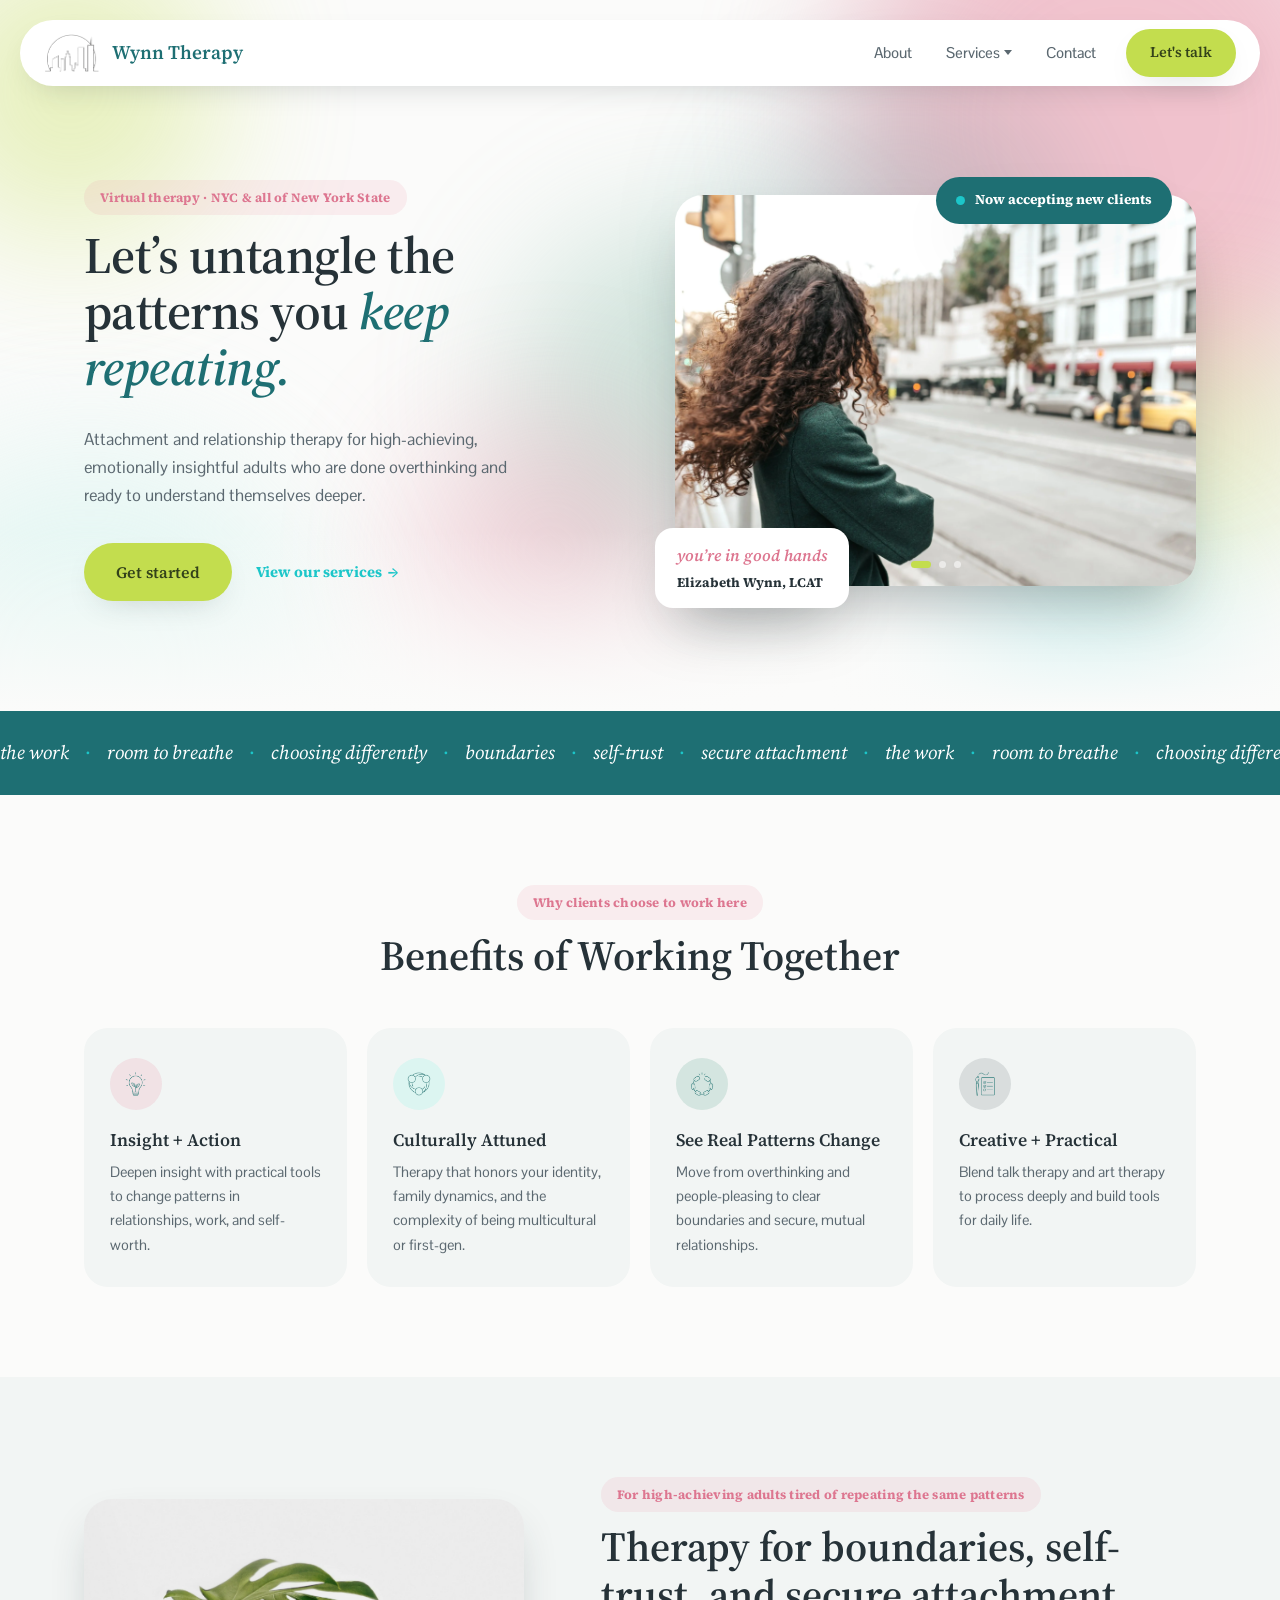
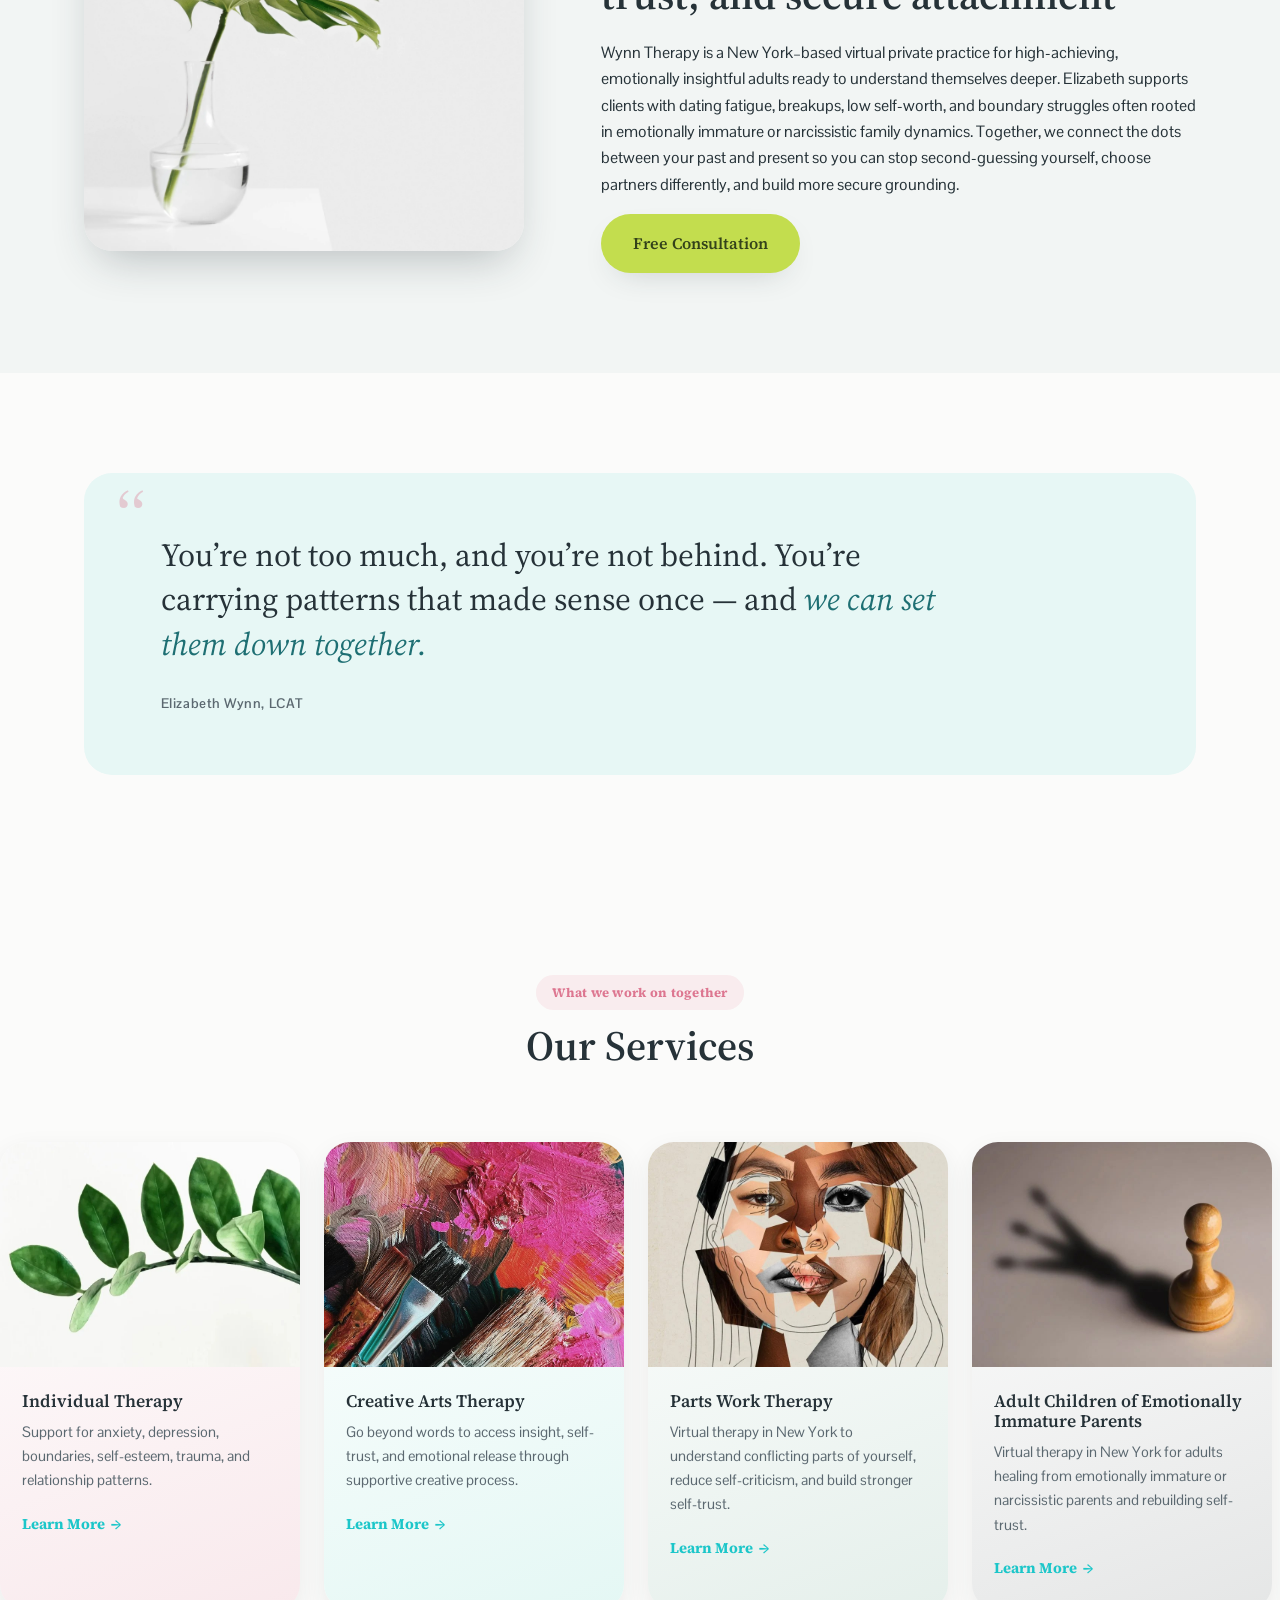
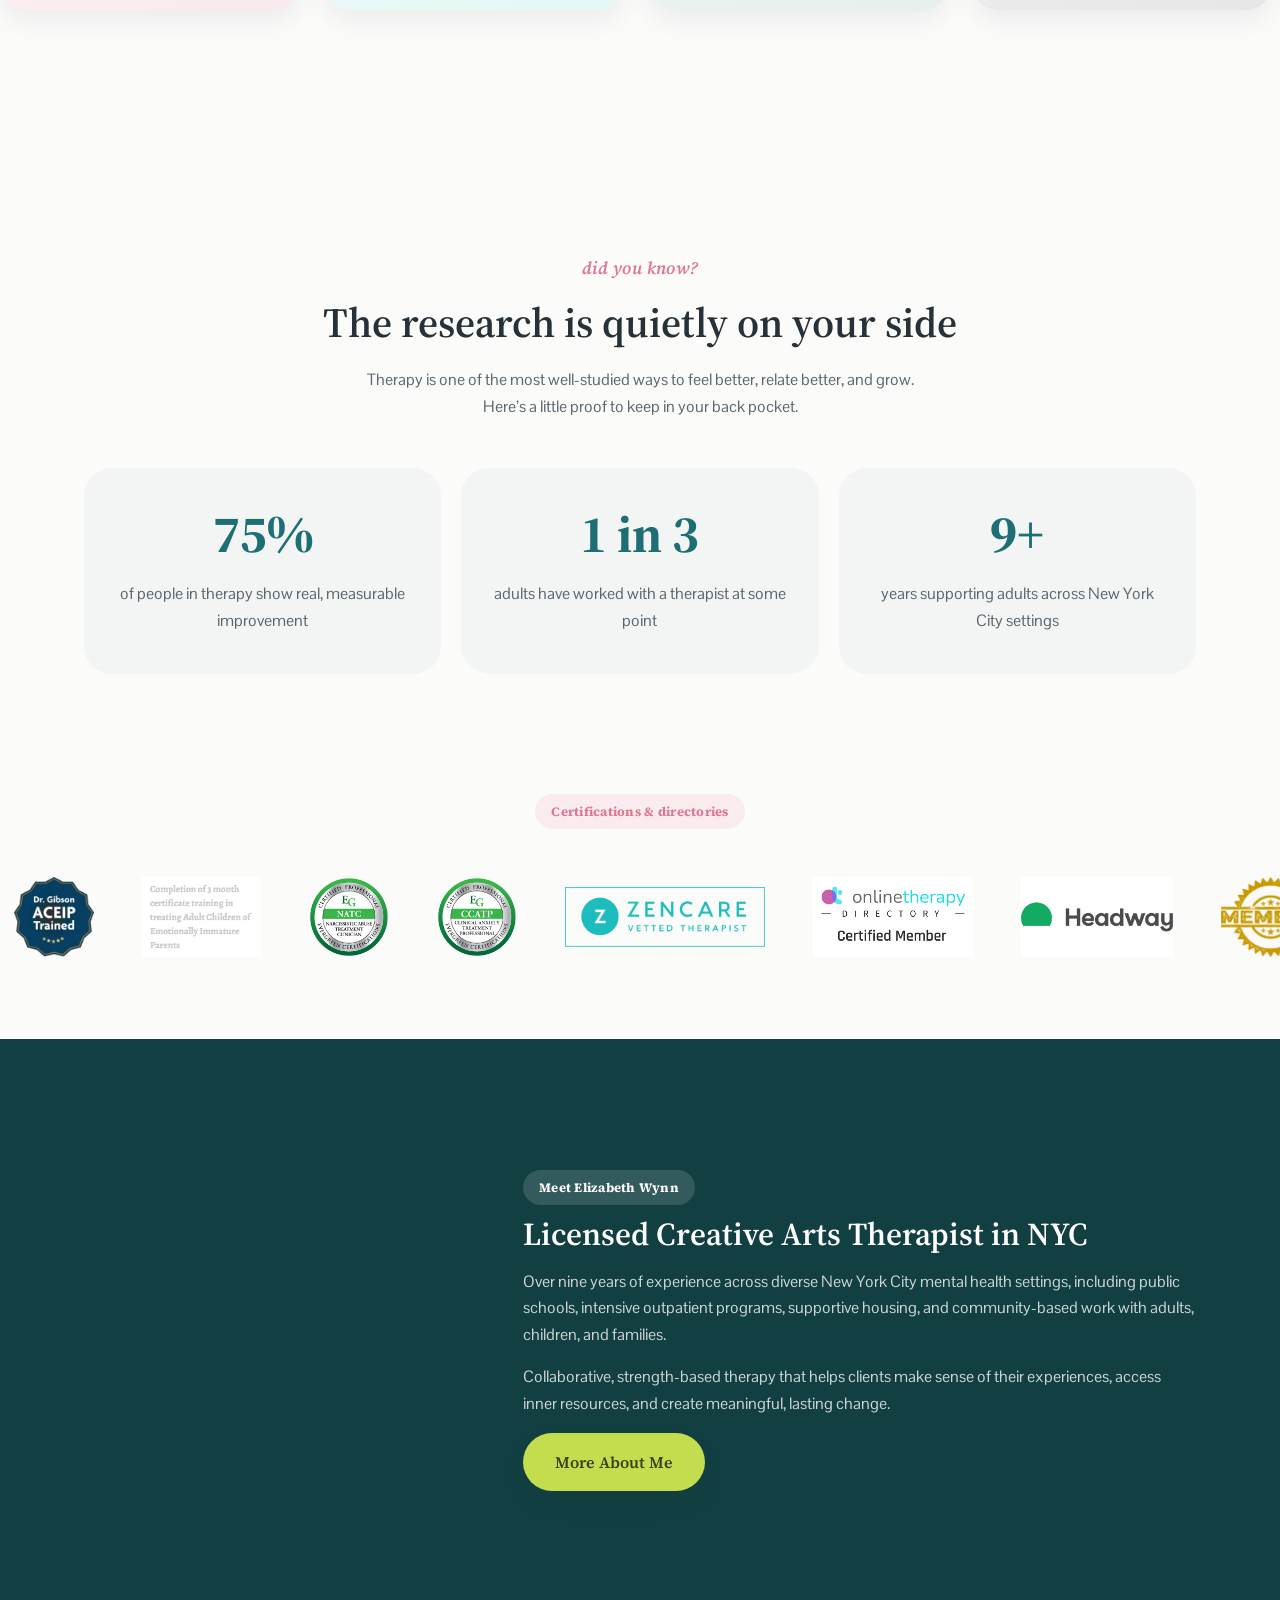
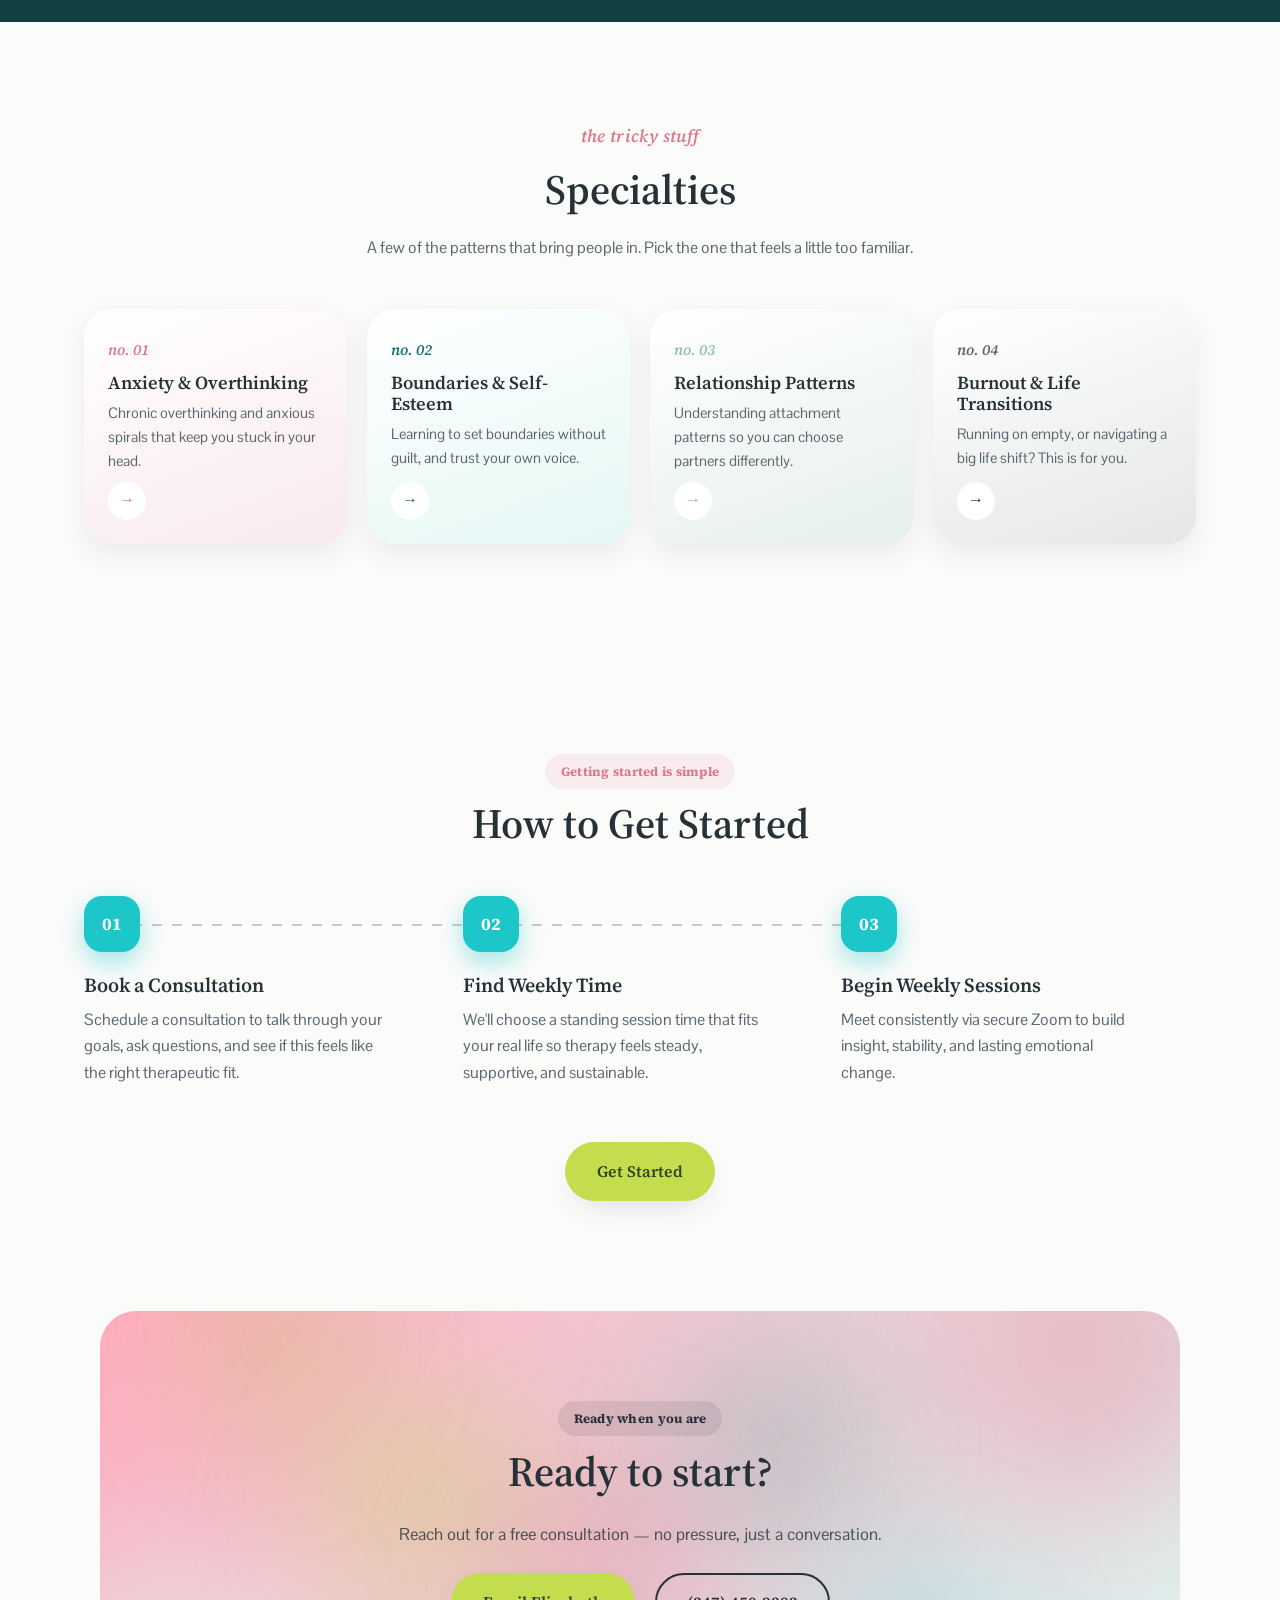
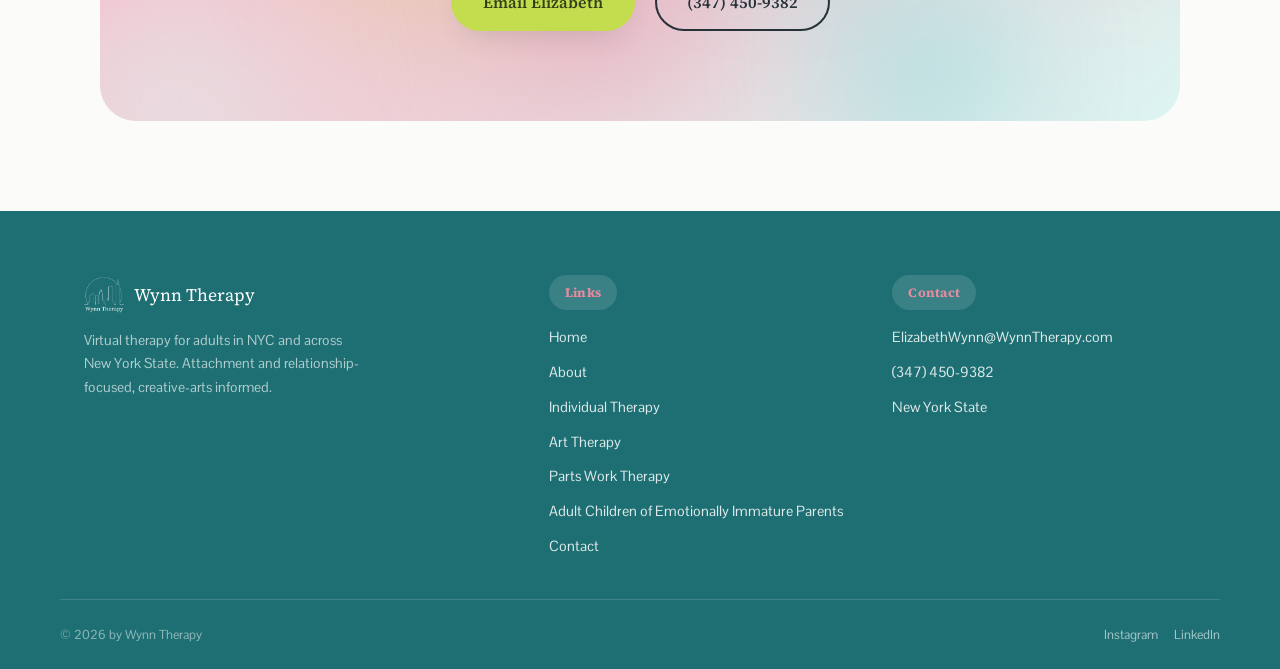
==== commit 58f99528: "Redesign homepage: new hero carousel, marquee, testimonial, stats, and specialties sections - Rebuil" ====
--- a/index.html
+++ b/index.html
@@ -60,22 +60,53 @@
     <div class="blob blob-8"></div>
     <div class="wrap hero-inner">
       <div class="hero-copy reveal">
-        <span class="eyebrow">Virtual therapy for adults in NYC and across New York State</span>
-        <h1>Attachment &amp; <span class="hl">Relationship</span> Therapy in New York</h1>
-        <p class="lede">A New York&ndash;based virtual private practice for high-achieving, emotionally insightful adults ready to understand themselves deeper.</p>
-        <a class="btn btn-primary" href="#contact">Get Started</a>
+        <span class="eyebrow">Virtual therapy &middot; NYC &amp; all of New York State</span>
+        <h1>Let&rsquo;s untangle the patterns you <span class="hl">keep repeating.</span></h1>
+        <p class="lede">Attachment and relationship therapy for high-achieving, emotionally insightful adults who are done overthinking and ready to understand themselves deeper.</p>
+        <div class="hero-cta-row">
+          <a class="btn btn-primary" href="#contact">Get started</a>
+          <a class="arrow-link" href="#services">View our services <span class="arrow">&rarr;</span></a>
+        </div>
       </div>
       <div class="hero-figure reveal reveal-from-right">
-        <div class="card">
-          <img src="images/hero.jpg" alt="Woman in a green jacket standing on a New York City street" width="1600" height="1000" />
-        </div>
-        <div class="floating-chip">
+        <div class="card hero-carousel" id="heroCarousel">
+          <img class="hero-slide is-active" src="images/hero.jpg" alt="Woman in a green jacket standing on a New York City street" />
+          <img class="hero-slide" src="images/leaf.jpg" alt="A green monstera leaf in a glass vase" />
+          <img class="hero-slide" src="images/svc-individual-hero.jpg" alt="A cozy sofa with a plant and a mustard-colored pillow" />
+          <div class="hero-dots">
+            <button class="hero-dot is-active" aria-label="Slide 1" data-slide="0"></button>
+            <button class="hero-dot" aria-label="Slide 2" data-slide="1"></button>
+            <button class="hero-dot" aria-label="Slide 3" data-slide="2"></button>
+          </div>
+        </div>
+        <div class="hero-badge-available">
           <span class="dot"></span>
-          <span>Elizabeth Wynn, LCAT</span>
-        </div>
-      </div>
-    </div>
-  </section>
+          <span>Now accepting new clients</span>
+        </div>
+        <div class="hero-badge-quote">
+          <span class="hero-badge-quote-text">you&rsquo;re in good hands</span>
+          <span class="hero-badge-quote-name">Elizabeth Wynn, LCAT</span>
+        </div>
+      </div>
+    </div>
+  </section>
+
+  <div class="marquee-band">
+    <div class="marquee-track">
+      <span>the work</span><span class="dot-sep">&middot;</span>
+      <span>room to breathe</span><span class="dot-sep">&middot;</span>
+      <span>choosing differently</span><span class="dot-sep">&middot;</span>
+      <span>boundaries</span><span class="dot-sep">&middot;</span>
+      <span>self-trust</span><span class="dot-sep">&middot;</span>
+      <span>secure attachment</span><span class="dot-sep">&middot;</span>
+      <span>the work</span><span class="dot-sep">&middot;</span>
+      <span>room to breathe</span><span class="dot-sep">&middot;</span>
+      <span>choosing differently</span><span class="dot-sep">&middot;</span>
+      <span>boundaries</span><span class="dot-sep">&middot;</span>
+      <span>self-trust</span><span class="dot-sep">&middot;</span>
+      <span>secure attachment</span><span class="dot-sep">&middot;</span>
+    </div>
+  </div>
 
   <section class="benefits">
     <div class="wrap">
@@ -84,22 +115,22 @@
         <h2>Benefits of Working Together</h2>
       </div>
       <div class="benefit-grid">
-        <article class="benefit-card float-up">
+        <article class="benefit-card">
           <div class="icon-chip"><img src="images/icon-insight.png" alt="" width="26" height="26" loading="lazy" /></div>
           <h3>Insight + Action</h3>
           <p>Deepen insight with practical tools to change patterns in relationships, work, and self-worth.</p>
         </article>
-        <article class="benefit-card float-down">
+        <article class="benefit-card">
           <div class="icon-chip"><img src="images/icon-culture.png" alt="" width="26" height="26" loading="lazy" /></div>
           <h3>Culturally Attuned</h3>
           <p>Therapy that honors your identity, family dynamics, and the complexity of being multicultural or first-gen.</p>
         </article>
-        <article class="benefit-card float-up">
+        <article class="benefit-card">
           <div class="icon-chip"><img src="images/icon-pattern.png" alt="" width="26" height="26" loading="lazy" /></div>
           <h3>See Real Patterns Change</h3>
           <p>Move from overthinking and people-pleasing to clear boundaries and secure, mutual relationships.</p>
         </article>
-        <article class="benefit-card float-down">
+        <article class="benefit-card">
           <div class="icon-chip"><img src="images/icon-creative.png" alt="" width="26" height="26" loading="lazy" /></div>
           <h3>Creative + Practical</h3>
           <p>Blend talk therapy and art therapy to process deeply and build tools for daily life.</p>
@@ -108,18 +139,26 @@
     </div>
   </section>
 
-  <section class="about" id="about">
+  <section class="about about--solid" id="about">
     <div class="wrap about-grid">
       <div class="about-media reveal reveal-from-left">
-        <div class="glow"></div>
         <img src="images/leaf.jpg" alt="A green monstera leaf in a glass vase" width="2500" height="1667" loading="lazy" />
       </div>
       <div class="about-copy reveal">
         <span class="eyebrow">For high-achieving adults tired of repeating the same patterns</span>
         <h2>Therapy for boundaries, self-trust, and secure attachment</h2>
-        <p>Wynn Therapy is a New York&ndash;based virtual private practice for high-achieving, emotionally insightful adults ready to understand themselves deeper. Elizabeth supports clients with dating fatigue, breakups, low self-worth, and boundary struggles often rooted in emotionally immature or narcissistic family dynamics.</p>
-        <p class="pull-quote">Together, we connect the dots between your past and present so you can stop second-guessing yourself, choose partners differently, and build more secure grounding.</p>
+        <p>Wynn Therapy is a New York&ndash;based virtual private practice for high-achieving, emotionally insightful adults ready to understand themselves deeper. Elizabeth supports clients with dating fatigue, breakups, low self-worth, and boundary struggles often rooted in emotionally immature or narcissistic family dynamics. Together, we connect the dots between your past and present so you can stop second-guessing yourself, choose partners differently, and build more secure grounding.</p>
         <a class="btn btn-primary" href="#contact">Free Consultation</a>
+      </div>
+    </div>
+  </section>
+
+  <section class="testimonial">
+    <div class="wrap">
+      <div class="testimonial-card reveal">
+        <span class="testimonial-mark" aria-hidden="true">&ldquo;</span>
+        <p class="testimonial-text">You&rsquo;re not too much, and you&rsquo;re not behind. You&rsquo;re carrying patterns that made sense once &mdash; and <em>we can set them down together.</em></p>
+        <span class="testimonial-name">Elizabeth Wynn, LCAT</span>
       </div>
     </div>
   </section>
@@ -199,6 +238,30 @@
           </article>
         </div>
       </div>
+  </section>
+
+  <section class="stats">
+    <div class="wrap">
+      <div class="section-head center reveal">
+        <span class="eyebrow eyebrow-center script-eyebrow">did you know?</span>
+        <h2>The research is quietly on your side</h2>
+        <p class="stats-sub">Therapy is one of the most well-studied ways to feel better, relate better, and grow. Here&rsquo;s a little proof to keep in your back pocket.</p>
+      </div>
+      <div class="stats-grid">
+        <div class="stat-card reveal">
+          <span class="stat-num">75%</span>
+          <p>of people in therapy show real, measurable improvement</p>
+        </div>
+        <div class="stat-card reveal">
+          <span class="stat-num">1 in 3</span>
+          <p>adults have worked with a therapist at some point</p>
+        </div>
+        <div class="stat-card reveal">
+          <span class="stat-num">9+</span>
+          <p>years supporting adults across New York City settings</p>
+        </div>
+      </div>
+    </div>
   </section>
 
   <section class="creds">
@@ -230,7 +293,6 @@
   <section class="bio">
     <div class="wrap bio-grid">
       <div class="bio-media reveal reveal-from-left">
-        <div class="glow"></div>
         <img src="images/headshot.jpg" alt="Elizabeth Wynn smiling on a rooftop with the city skyline behind her" width="1133" height="850" loading="lazy" />
       </div>
       <div class="bio-copy reveal">
@@ -239,6 +301,42 @@
         <p>Over nine years of experience across diverse New York City mental health settings, including public schools, intensive outpatient programs, supportive housing, and community-based work with adults, children, and families.</p>
         <p>Collaborative, strength-based therapy that helps clients make sense of their experiences, access inner resources, and create meaningful, lasting change.</p>
         <a class="btn btn-primary" href="#about">More About Me</a>
+      </div>
+    </div>
+  </section>
+
+  <section class="specialties">
+    <div class="wrap">
+      <div class="section-head center reveal">
+        <span class="eyebrow eyebrow-center script-eyebrow">the tricky stuff</span>
+        <h2>Specialties</h2>
+        <p class="stats-sub">A few of the patterns that bring people in. Pick the one that feels a little too familiar.</p>
+      </div>
+      <div class="specialty-grid">
+        <article class="specialty-card specialty-card-1 reveal">
+          <span class="specialty-no">no. 01</span>
+          <h3>Anxiety &amp; Overthinking</h3>
+          <p>Chronic overthinking and anxious spirals that keep you stuck in your head.</p>
+          <a class="specialty-arrow" href="#contact" aria-label="Learn more about anxiety and overthinking">&rarr;</a>
+        </article>
+        <article class="specialty-card specialty-card-2 reveal">
+          <span class="specialty-no">no. 02</span>
+          <h3>Boundaries &amp; Self-Esteem</h3>
+          <p>Learning to set boundaries without guilt, and trust your own voice.</p>
+          <a class="specialty-arrow" href="#contact" aria-label="Learn more about boundaries and self-esteem">&rarr;</a>
+        </article>
+        <article class="specialty-card specialty-card-3 reveal">
+          <span class="specialty-no">no. 03</span>
+          <h3>Relationship Patterns</h3>
+          <p>Understanding attachment patterns so you can choose partners differently.</p>
+          <a class="specialty-arrow" href="#contact" aria-label="Learn more about relationship patterns">&rarr;</a>
+        </article>
+        <article class="specialty-card specialty-card-4 reveal">
+          <span class="specialty-no">no. 04</span>
+          <h3>Burnout &amp; Life Transitions</h3>
+          <p>Running on empty, or navigating a big life shift? This is for you.</p>
+          <a class="specialty-arrow" href="#contact" aria-label="Learn more about burnout and life transitions">&rarr;</a>
+        </article>
       </div>
     </div>
   </section>
--- a/styles.css
+++ b/styles.css
@@ -3,8 +3,8 @@
   --ink: #263238;
   --ink-deep: #1c2529;
   --ink-soft: #5b6870;
-  --cream: #fdfcfa;
-  --panel: #f6f2ea;
+  --cream: #fbfbfa;
+  --panel: #f2f5f4;
   --mint: #e3f3ef;
   --mint-deep: #cdeae2;
   --mint-mid: #8fc0ae;
@@ -180,7 +180,7 @@
   left: 20px;
   right: 20px;
   z-index: 100;
-  background: #f8f6f1;
+  background: #ffffff;
   border-radius: 999px;
   box-shadow: var(--shadow);
 }
@@ -420,6 +420,7 @@
   max-width: 460px;
   margin-bottom: 2em;
 }
+.hero-copy h1 .hl { font-style: italic; }
 .hero-figure { position: relative; }
 .hero-figure .card {
   border-radius: var(--radius-lg);
@@ -465,6 +466,125 @@
   color: var(--ink);
 }
 
+.hero-cta-row { display: flex; align-items: center; gap: 24px; flex-wrap: wrap; }
+
+.hero-carousel { position: relative; }
+.hero-slide {
+  position: absolute;
+  inset: 0;
+  width: 100%;
+  height: 100%;
+  object-fit: cover;
+  opacity: 0;
+  transition: opacity 1.2s ease;
+}
+.hero-slide.is-active { position: relative; opacity: 1; }
+.hero-slide:not(.is-active) { position: absolute; }
+.hero-dots {
+  position: absolute;
+  left: 0;
+  right: 0;
+  bottom: 18px;
+  z-index: 3;
+  display: flex;
+  justify-content: center;
+  gap: 8px;
+}
+.hero-dot {
+  width: 7px;
+  height: 7px;
+  border-radius: 50%;
+  border: none;
+  background: rgba(255, 255, 255, 0.55);
+  padding: 0;
+  cursor: pointer;
+  transition: background 0.2s ease, width 0.2s ease, border-radius 0.2s ease;
+}
+.hero-dot.is-active { width: 20px; border-radius: 4px; background: var(--lime); }
+
+.hero-badge-available {
+  position: absolute;
+  top: -18px;
+  right: 24px;
+  background: var(--teal-accent);
+  color: var(--white);
+  border-radius: 999px;
+  padding: 12px 20px;
+  box-shadow: var(--shadow-lg);
+  display: flex;
+  align-items: center;
+  gap: 10px;
+  z-index: 3;
+}
+.hero-badge-available .dot {
+  width: 9px;
+  height: 9px;
+  border-radius: 50%;
+  background: #1cc6c9;
+  flex-shrink: 0;
+  animation: dot-available 2.2s ease-in-out infinite;
+}
+.hero-badge-available span:last-child {
+  font-family: var(--font-display);
+  font-weight: 700;
+  font-size: 0.85rem;
+  white-space: nowrap;
+}
+
+.hero-badge-quote {
+  position: absolute;
+  bottom: -22px;
+  left: -20px;
+  background: var(--white);
+  border-radius: 18px;
+  padding: 14px 22px;
+  box-shadow: var(--shadow-lg);
+  display: flex;
+  flex-direction: column;
+  gap: 4px;
+  z-index: 3;
+}
+.hero-badge-quote-text {
+  font-family: var(--font-display);
+  font-style: italic;
+  font-weight: 600;
+  color: var(--rose-deep);
+  font-size: 1rem;
+}
+.hero-badge-quote-name {
+  font-family: var(--font-display);
+  font-weight: 700;
+  font-size: 0.82rem;
+  color: var(--ink);
+}
+
+/* ---------- Marquee band ---------- */
+.marquee-band {
+  background: var(--teal-accent);
+  overflow: hidden;
+  padding: 26px 0;
+  position: relative;
+  z-index: 1;
+}
+.marquee-track {
+  display: flex;
+  width: max-content;
+  gap: 16px;
+  animation: marquee-scroll 34s linear infinite;
+}
+.marquee-track span {
+  font-family: var(--font-display);
+  font-style: italic;
+  font-size: 1.2rem;
+  color: var(--white);
+  white-space: nowrap;
+}
+.marquee-track .dot-sep { color: var(--cyan-accent); font-style: normal; }
+@keyframes marquee-scroll {
+  from { transform: translateX(0); }
+  to { transform: translateX(-50%); }
+}
+
 /* ---------- Benefits ---------- */
 .benefits { padding: 90px 0; }
 .benefit-grid {
@@ -473,49 +593,17 @@
   gap: 20px;
 }
 .benefit-card {
-  background: var(--white);
+  background: var(--panel);
   border-radius: 24px;
   padding: 30px 26px;
-  box-shadow: 0 10px 30px rgba(38, 50, 56, 0.08);
+  box-shadow: none;
   transition: transform 0.3s ease, box-shadow 0.3s ease;
 }
-.benefit-card:hover { transform: translateY(-6px); box-shadow: 0 20px 40px rgba(38, 50, 56, 0.14); }
-.benefit-card.float-up { animation: float-card-up 7s linear infinite; }
-.benefit-card.float-down { animation: float-card-down 7s linear infinite; }
-@keyframes float-card-up {
-  0%    { translate: 0 0; }
-  8.3%  { translate: 0 -7px; }
-  16.7% { translate: 0 -12.1px; }
-  25%   { translate: 0 -14px; }
-  33.3% { translate: 0 -12.1px; }
-  41.7% { translate: 0 -7px; }
-  50%   { translate: 0 0; }
-  58.3% { translate: 0 7px; }
-  66.7% { translate: 0 12.1px; }
-  75%   { translate: 0 14px; }
-  83.3% { translate: 0 12.1px; }
-  91.7% { translate: 0 7px; }
-  100%  { translate: 0 0; }
-}
-@keyframes float-card-down {
-  0%    { translate: 0 0; }
-  8.3%  { translate: 0 7px; }
-  16.7% { translate: 0 12.1px; }
-  25%   { translate: 0 14px; }
-  33.3% { translate: 0 12.1px; }
-  41.7% { translate: 0 7px; }
-  50%   { translate: 0 0; }
-  58.3% { translate: 0 -7px; }
-  66.7% { translate: 0 -12.1px; }
-  75%   { translate: 0 -14px; }
-  83.3% { translate: 0 -12.1px; }
-  91.7% { translate: 0 -7px; }
-  100%  { translate: 0 0; }
-}
+.benefit-card:hover { transform: translateY(-6px); box-shadow: 0 20px 40px rgba(38, 50, 56, 0.08); }
 .icon-chip {
   width: 52px;
   height: 52px;
-  border-radius: 16px;
+  border-radius: 50%;
   display: flex;
   align-items: center;
   justify-content: center;
@@ -559,6 +647,10 @@
   bottom: -220px;
   background: linear-gradient(to bottom, var(--panel), transparent);
 }
+.about--solid::before,
+.about--solid::after {
+  display: none;
+}
 .about-grid {
   display: grid;
   grid-template-columns: 0.85fr 1.15fr;
@@ -566,20 +658,9 @@
   align-items: center;
 }
 .about-media { position: relative; }
-.about-media .glow {
-  position: absolute;
-  inset: -30px;
-  background: var(--mint-mid);
-  opacity: 0.3;
-  filter: blur(50px);
-  border-radius: 40px;
-  z-index: 0;
-}
 .about-media img {
-  position: relative;
-  z-index: 1;
   border-radius: var(--radius-lg);
-  box-shadow: var(--shadow-lg);
+  box-shadow: 0 20px 45px -15px rgba(38, 50, 56, 0.3);
   aspect-ratio: 5 / 4;
   width: 100%;
   height: auto;
@@ -593,6 +674,45 @@
   border-left: 3px solid var(--cyan-accent);
   padding-left: 20px;
   margin: 1.5em 0;
+}
+
+/* ---------- Testimonial ---------- */
+.testimonial { padding: 100px 0; }
+.testimonial-card {
+  position: relative;
+  background: #e7f7f5;
+  border-radius: var(--radius-lg);
+  padding: 60px clamp(28px, 6vw, 90px);
+  overflow: hidden;
+}
+.testimonial-mark {
+  position: absolute;
+  top: 8px;
+  left: 32px;
+  font-family: var(--font-display);
+  font-size: 5rem;
+  color: var(--rose-deep);
+  opacity: 0.35;
+  line-height: 1;
+}
+.testimonial-text {
+  position: relative;
+  font-family: var(--font-display);
+  font-size: clamp(1.4rem, 1.1rem + 1.2vw, 2rem);
+  line-height: 1.4;
+  color: var(--ink);
+  max-width: 820px;
+  margin: 0 0 0.8em;
+}
+.testimonial-text em { font-style: italic; color: var(--teal-accent); }
+.testimonial-name {
+  position: relative;
+  display: block;
+  font-family: var(--font-body);
+  font-weight: 700;
+  letter-spacing: 0.04em;
+  font-size: 0.85rem;
+  color: var(--ink-soft);
 }
 
 /* ---------- Services ---------- */
@@ -639,6 +759,39 @@
 .service-card h3 { font-size: 1.1rem; }
 .service-card p { color: var(--ink-soft); font-size: 0.92rem; margin-bottom: 1.25em; }
 
+/* ---------- Stats ---------- */
+.stats { padding: 100px 0 60px; }
+.script-eyebrow {
+  background: none;
+  color: var(--rose-deep);
+  font-style: italic;
+  font-weight: 600;
+  font-size: 1.1rem;
+  padding: 0;
+}
+.stats-sub { color: var(--ink-soft); max-width: 560px; margin: 0.5em auto 0; }
+.stats-grid {
+  display: grid;
+  grid-template-columns: repeat(3, 1fr);
+  gap: 20px;
+}
+.stat-card {
+  background: var(--panel);
+  border-radius: var(--radius-lg);
+  padding: 40px 28px;
+  text-align: center;
+}
+.stat-num {
+  display: block;
+  font-family: var(--font-display);
+  font-weight: 700;
+  font-size: clamp(2.4rem, 2rem + 1.6vw, 3.4rem);
+  color: var(--teal-accent);
+  line-height: 1;
+  margin-bottom: 0.4em;
+}
+.stat-card p { color: var(--ink-soft); margin: 0; }
+
 /* ---------- Credentials ---------- */
 .creds { padding: 60px 0; }
 .creds .eyebrow { display: block; text-align: center; margin: 0 auto 26px; width: fit-content; }
@@ -672,27 +825,15 @@
 /* ---------- Bio ---------- */
 .bio {
   position: relative;
-  background: var(--panel);
+  background: var(--teal-deep);
   padding: 110px 0;
 }
-.bio::before,
-.bio::after {
-  content: "";
-  position: absolute;
-  left: 0;
-  right: 0;
-  height: 220px;
-  pointer-events: none;
-  z-index: -1;
-}
-.bio::before {
-  top: -220px;
-  background: linear-gradient(to bottom, transparent, var(--panel));
-}
-.bio::after {
-  bottom: -220px;
-  background: linear-gradient(to bottom, var(--panel), transparent);
-}
+.bio .eyebrow {
+  color: var(--white);
+  background: rgba(255, 255, 255, 0.14);
+}
+.bio-copy h2 { color: var(--white); }
+.bio-copy p { color: rgba(255, 255, 255, 0.78); }
 .bio-grid {
   display: grid;
   grid-template-columns: 0.7fr 1.3fr;
@@ -700,26 +841,75 @@
   align-items: center;
 }
 .bio-media { position: relative; }
-.bio-media .glow {
-  position: absolute;
-  inset: -26px;
-  background: var(--rose);
-  opacity: 0.3;
-  filter: blur(50px);
-  border-radius: 50%;
-  z-index: 0;
-}
 .bio-media img {
-  position: relative;
-  z-index: 1;
   border-radius: var(--radius-lg);
-  box-shadow: var(--shadow-lg);
+  box-shadow: 0 20px 45px -15px rgba(38, 50, 56, 0.3);
   aspect-ratio: 1 / 1;
   width: 100%;
   height: auto;
   object-fit: cover;
 }
 .bio-copy h2 { font-size: clamp(1.5rem, 1.2rem + 1vw, 2rem); }
+
+/* ---------- Specialties ---------- */
+.specialties { padding: 100px 0; }
+.specialty-grid {
+  display: grid;
+  grid-template-columns: repeat(4, 1fr);
+  gap: 20px;
+  align-items: stretch;
+}
+.specialty-card {
+  position: relative;
+  border-radius: var(--radius-lg);
+  padding: 28px 24px 70px;
+  min-height: 220px;
+  display: flex;
+  flex-direction: column;
+  box-shadow: 0 10px 26px rgba(38, 50, 56, 0.08);
+  transition: transform 0.3s ease, box-shadow 0.3s ease;
+}
+.specialty-card:hover { transform: translateY(-6px); box-shadow: 0 20px 40px rgba(38, 50, 56, 0.14); }
+.specialty-no {
+  font-family: var(--font-display);
+  font-style: italic;
+  font-weight: 600;
+  font-size: 0.95rem;
+  margin-bottom: 0.6em;
+}
+.specialty-card h3 { font-size: 1.15rem; margin-bottom: 8px; }
+.specialty-card p { font-size: 0.92rem; margin-bottom: 0; }
+.specialty-arrow {
+  position: absolute;
+  left: 24px;
+  bottom: 24px;
+  width: 38px;
+  height: 38px;
+  border-radius: 50%;
+  display: flex;
+  align-items: center;
+  justify-content: center;
+  text-decoration: none;
+  font-weight: 700;
+  transition: transform 0.2s ease;
+}
+.specialty-arrow:hover { transform: translateX(3px); }
+.specialty-card-1 { background: linear-gradient(160deg, #fff 0%, rgba(231, 139, 161, 0.22) 130%); color: var(--ink); }
+.specialty-card-1 .specialty-no { color: var(--rose-deep); }
+.specialty-card-1 p { color: var(--ink-soft); }
+.specialty-card-1 .specialty-arrow { background: var(--white); color: var(--rose-deep); }
+.specialty-card-2 { background: linear-gradient(160deg, #fff 0%, var(--mint-bg) 130%); color: var(--ink); }
+.specialty-card-2 .specialty-no { color: var(--teal-accent); }
+.specialty-card-2 p { color: var(--ink-soft); }
+.specialty-card-2 .specialty-arrow { background: var(--white); color: var(--teal-accent); }
+.specialty-card-3 { background: linear-gradient(160deg, #fff 0%, rgba(143, 192, 174, 0.28) 130%); color: var(--ink); }
+.specialty-card-3 .specialty-no { color: var(--mint-mid); }
+.specialty-card-3 p { color: var(--ink-soft); }
+.specialty-card-3 .specialty-arrow { background: var(--white); color: var(--mint-mid); }
+.specialty-card-4 { background: linear-gradient(160deg, #fff 0%, rgba(38, 50, 56, 0.14) 130%); color: var(--ink); }
+.specialty-card-4 .specialty-no { color: var(--ink-soft); }
+.specialty-card-4 p { color: var(--ink-soft); }
+.specialty-card-4 .specialty-arrow { background: var(--white); color: var(--ink); }
 
 /* ---------- Process / Steps ---------- */
 .process { padding: 110px 0; }
@@ -736,8 +926,8 @@
   content: "";
   position: absolute;
   top: 28px;
-  left: 12%;
-  right: 12%;
+  left: 28px;
+  right: calc(33.3333% - 44px);
   height: 2px;
   background: repeating-linear-gradient(90deg, rgba(38, 50, 56, 0.25) 0 10px, transparent 10px 20px);
   z-index: 0;
@@ -1030,6 +1220,8 @@
   .process-grid::before { display: none; }
   .footer-inner { grid-template-columns: 1fr; }
   .issue-list { grid-template-columns: 1fr; }
+  .stats-grid { grid-template-columns: 1fr; }
+  .specialty-grid { grid-template-columns: repeat(2, 1fr); }
 }
 
 @media (max-width: 720px) {
@@ -1065,4 +1257,6 @@
   }
   .dropdown-menu a { padding: 10px 4px !important; }
   .benefit-grid { grid-template-columns: 1fr; }
-}
+  .specialty-grid { grid-template-columns: 1fr; }
+  .hero-cta-row { gap: 14px; }
+}
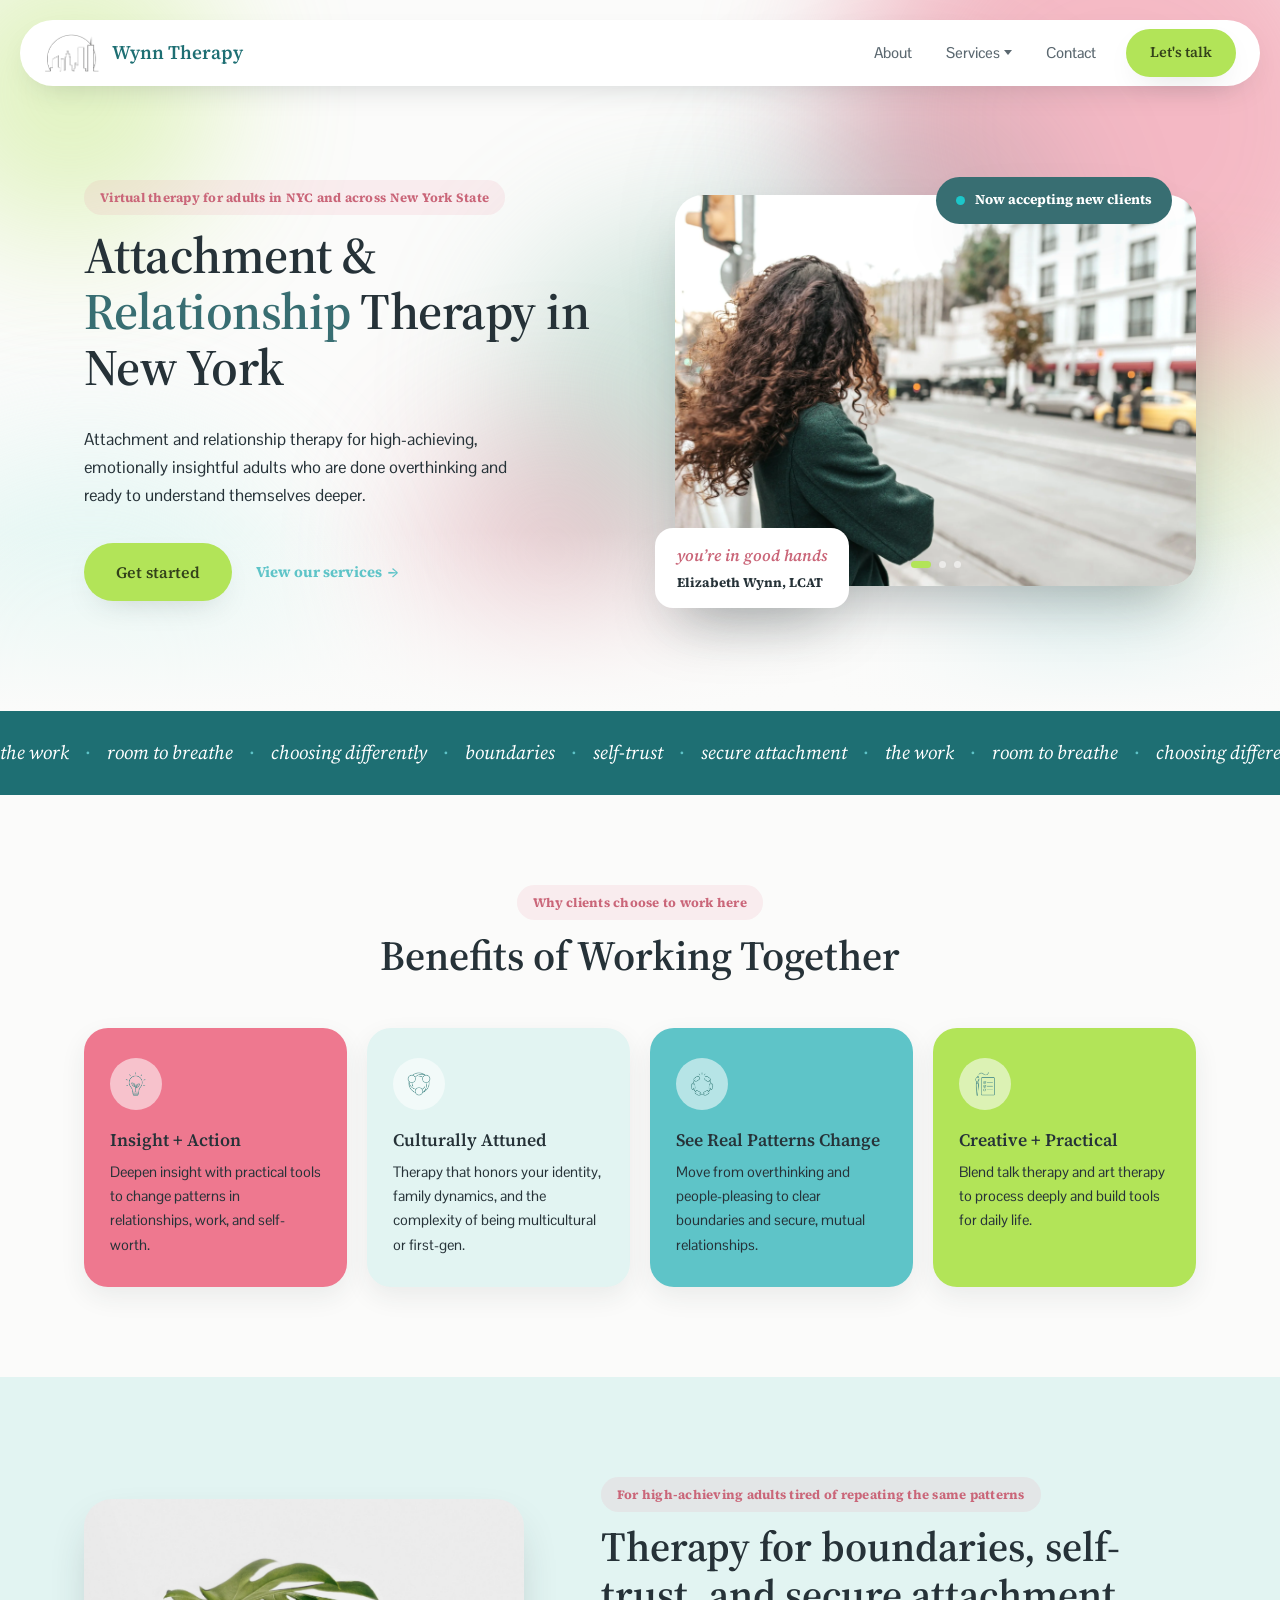
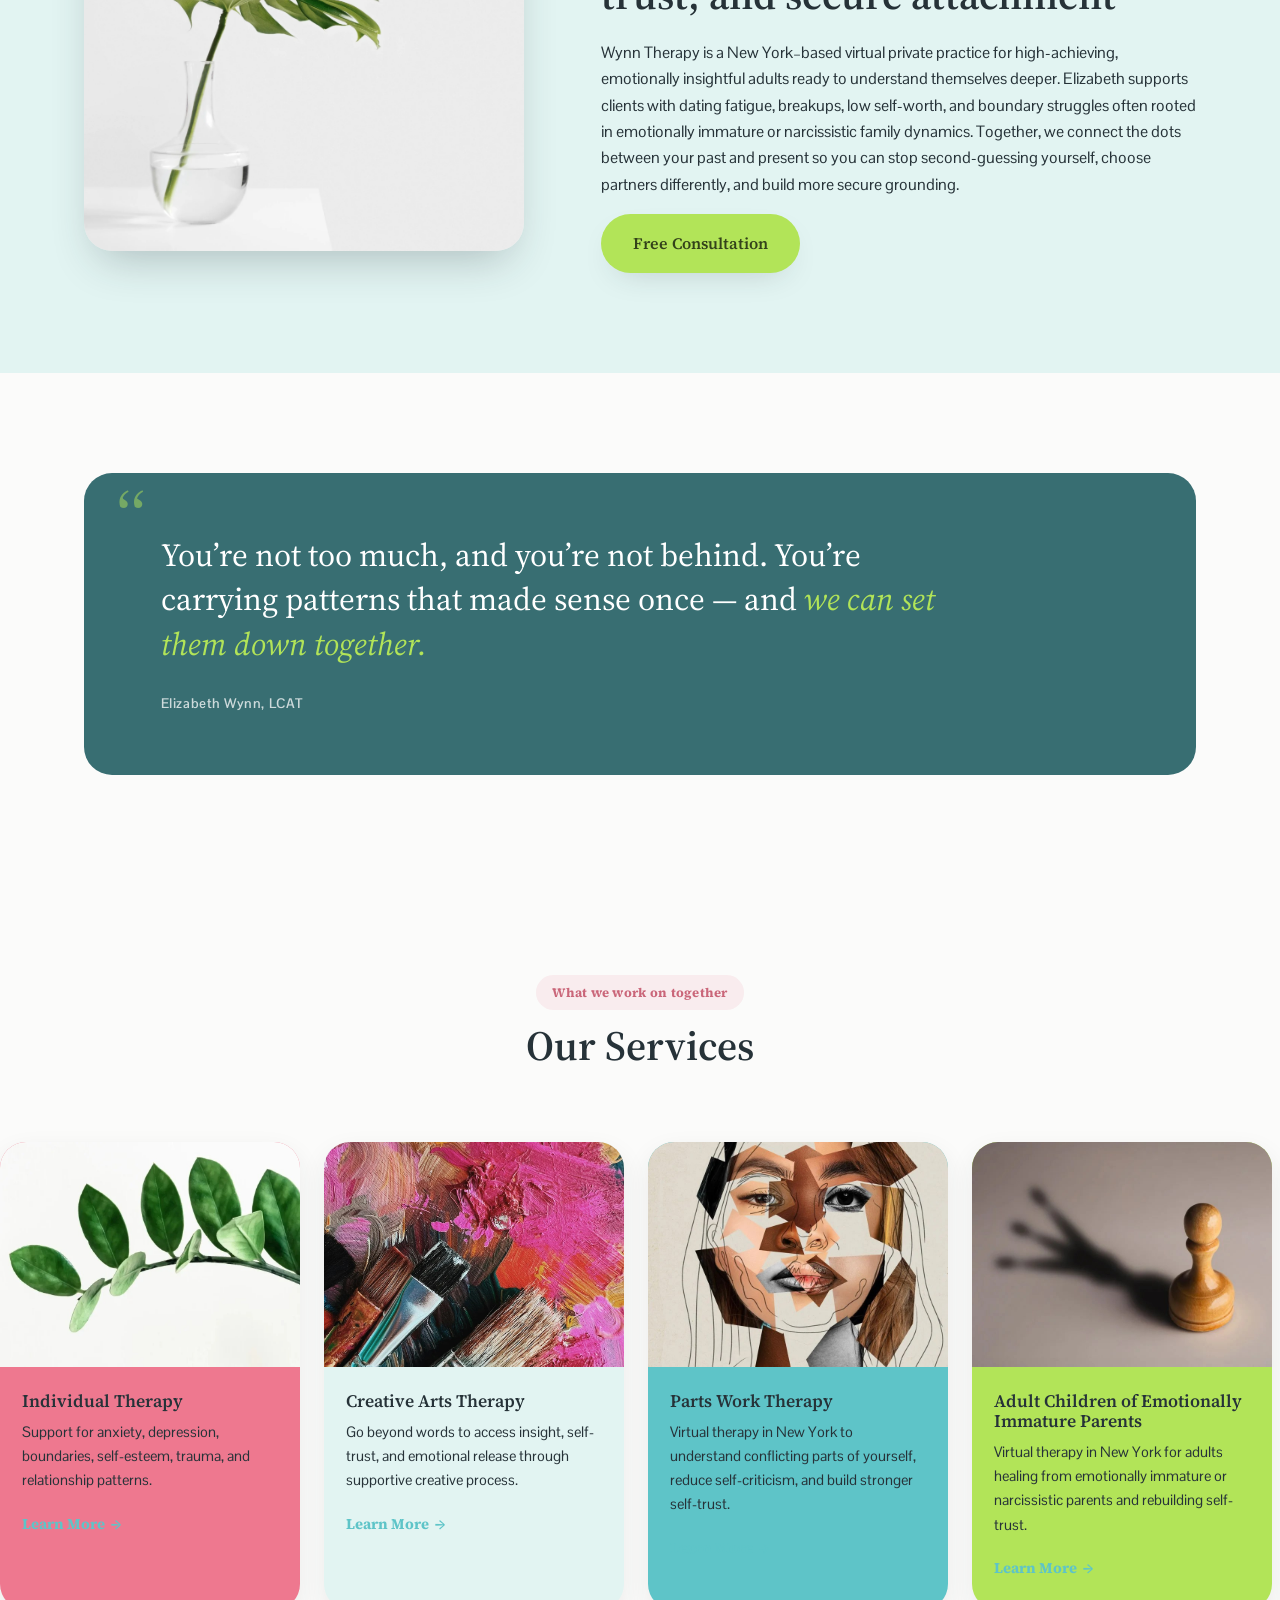
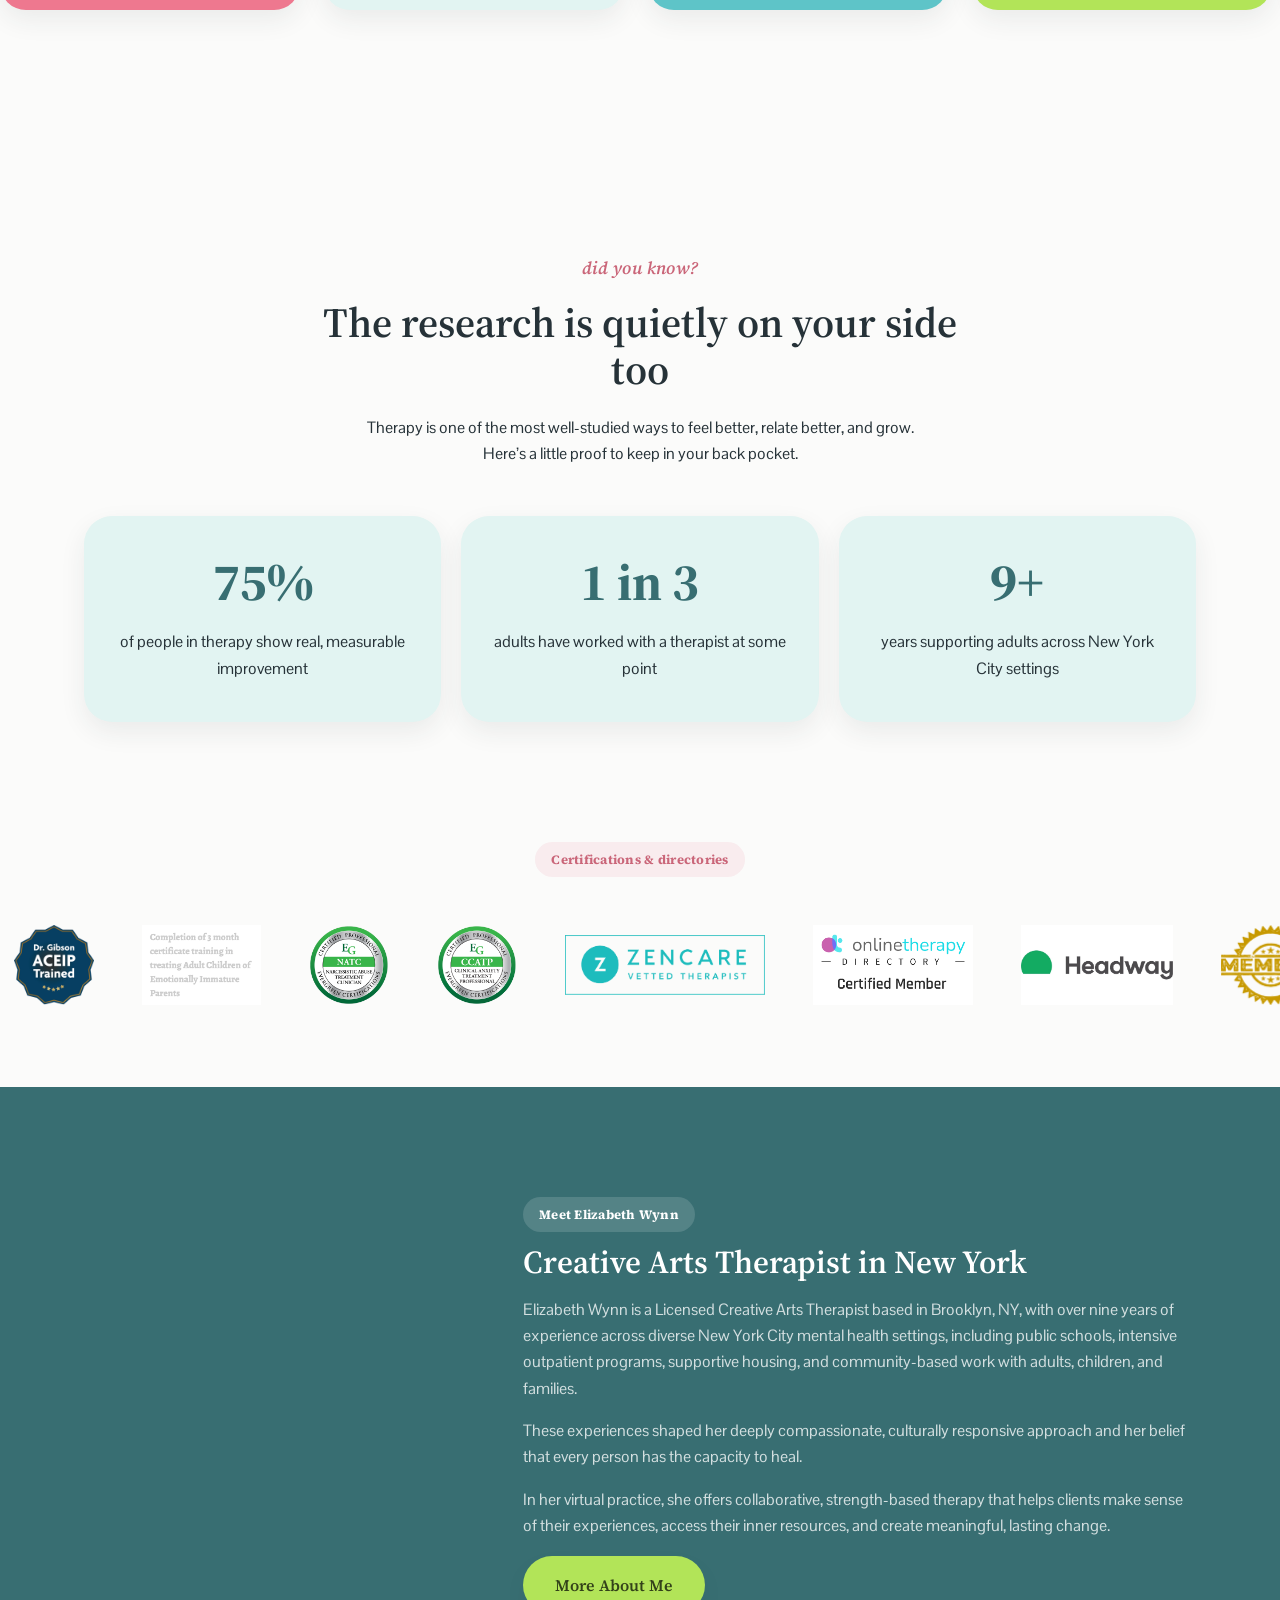
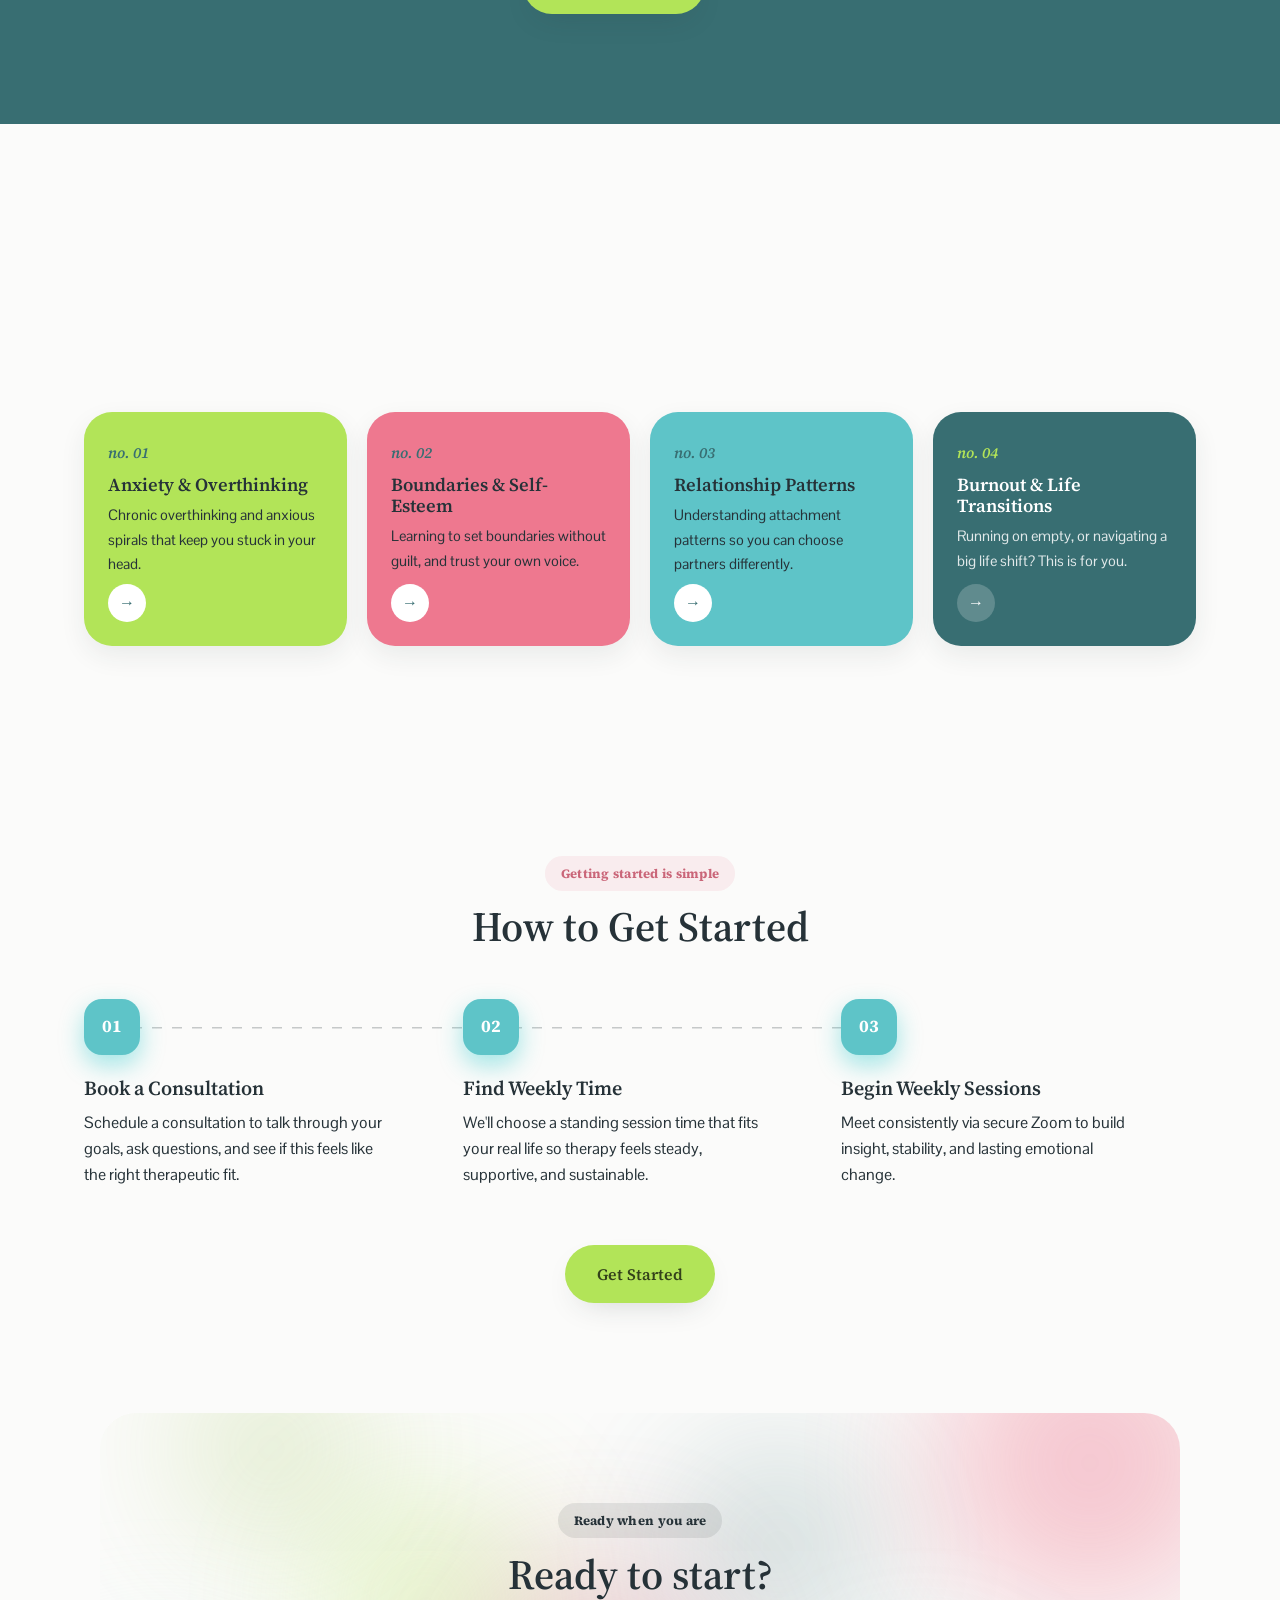
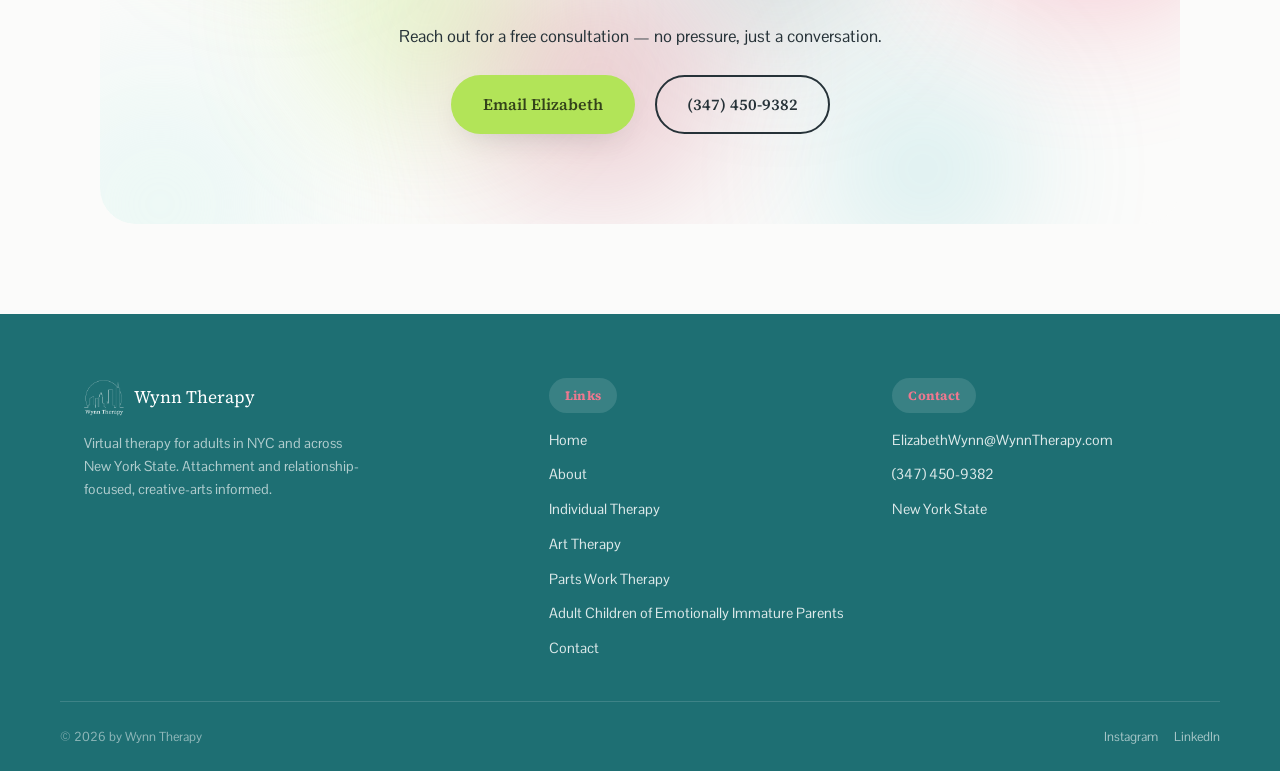
==== commit 0af5b376: "Align palette to brand colors, restore original hero copy, add CTA modal form - Update core palette " ====
--- a/index.html
+++ b/index.html
@@ -60,11 +60,11 @@
     <div class="blob blob-8"></div>
     <div class="wrap hero-inner">
       <div class="hero-copy reveal">
-        <span class="eyebrow">Virtual therapy &middot; NYC &amp; all of New York State</span>
-        <h1>Let&rsquo;s untangle the patterns you <span class="hl">keep repeating.</span></h1>
+        <span class="eyebrow">Virtual therapy for adults in NYC and across New York State</span>
+        <h1>Attachment &amp; <span class="hl">Relationship</span> Therapy in New York</h1>
         <p class="lede">Attachment and relationship therapy for high-achieving, emotionally insightful adults who are done overthinking and ready to understand themselves deeper.</p>
         <div class="hero-cta-row">
-          <a class="btn btn-primary" href="#contact">Get started</a>
+          <a class="btn btn-primary js-open-cta-modal" href="#contact">Get started</a>
           <a class="arrow-link" href="#services">View our services <span class="arrow">&rarr;</span></a>
         </div>
       </div>
@@ -244,7 +244,7 @@
     <div class="wrap">
       <div class="section-head center reveal">
         <span class="eyebrow eyebrow-center script-eyebrow">did you know?</span>
-        <h2>The research is quietly on your side</h2>
+        <h2>The research is quietly on your side too</h2>
         <p class="stats-sub">Therapy is one of the most well-studied ways to feel better, relate better, and grow. Here&rsquo;s a little proof to keep in your back pocket.</p>
       </div>
       <div class="stats-grid">
@@ -297,9 +297,10 @@
       </div>
       <div class="bio-copy reveal">
         <span class="eyebrow">Meet Elizabeth Wynn</span>
-        <h2>Licensed Creative Arts Therapist in NYC</h2>
-        <p>Over nine years of experience across diverse New York City mental health settings, including public schools, intensive outpatient programs, supportive housing, and community-based work with adults, children, and families.</p>
-        <p>Collaborative, strength-based therapy that helps clients make sense of their experiences, access inner resources, and create meaningful, lasting change.</p>
+        <h2>Creative Arts Therapist in New York</h2>
+        <p>Elizabeth Wynn is a Licensed Creative Arts Therapist based in Brooklyn, NY, with over nine years of experience across diverse New York City mental health settings, including public schools, intensive outpatient programs, supportive housing, and community-based work with adults, children, and families.</p>
+        <p>These experiences shaped her deeply compassionate, culturally responsive approach and her belief that every person has the capacity to heal.</p>
+        <p>In her virtual practice, she offers collaborative, strength-based therapy that helps clients make sense of their experiences, access their inner resources, and create meaningful, lasting change.</p>
         <a class="btn btn-primary" href="#about">More About Me</a>
       </div>
     </div>
@@ -365,7 +366,7 @@
         </li>
       </ol>
       <div class="process-cta reveal">
-        <a class="btn btn-primary" href="#contact">Get Started</a>
+        <a class="btn btn-primary js-open-cta-modal" href="#contact">Get Started</a>
       </div>
     </div>
   </section>
@@ -434,6 +435,27 @@
   </div>
 </footer>
 
+<div class="cta-modal" id="ctaModal" aria-hidden="true">
+  <div class="cta-modal-backdrop" data-modal-close></div>
+  <div class="cta-modal-dialog" role="dialog" aria-modal="true" aria-labelledby="ctaModalTitle">
+    <button class="cta-modal-close" type="button" aria-label="Close" data-modal-close>&times;</button>
+    <span class="eyebrow eyebrow-center">Ready when you are</span>
+    <h3 id="ctaModalTitle">Ready to start?</h3>
+    <p>Reach out for a free consultation &mdash; no pressure, just a conversation.</p>
+    <form class="cta-form" id="ctaForm">
+      <label class="sr-only" for="ctaName">Name</label>
+      <input type="text" id="ctaName" name="name" placeholder="Name" required />
+      <label class="sr-only" for="ctaEmail">Email</label>
+      <input type="email" id="ctaEmail" name="email" placeholder="Email" required />
+      <label class="sr-only" for="ctaPhone">Phone</label>
+      <input type="tel" id="ctaPhone" name="phone" placeholder="Phone" required />
+      <label class="sr-only" for="ctaMessage">Message</label>
+      <textarea id="ctaMessage" name="message" placeholder="Message" rows="4" required></textarea>
+      <button class="btn btn-primary cta-form-submit" type="submit">Send Message</button>
+    </form>
+  </div>
+</div>
+
 <script src="script.js"></script>
 </body>
 </html>
--- a/styles.css
+++ b/styles.css
@@ -5,17 +5,17 @@
   --ink-soft: #5b6870;
   --cream: #fbfbfa;
   --panel: #f2f5f4;
-  --mint: #e3f3ef;
+  --mint: #e2f4f2;
   --mint-deep: #cdeae2;
   --mint-mid: #8fc0ae;
-  --rose: #e78ba1;
-  --rose-deep: #dd7690;
-  --lime: #c3dd4e;
-  --lime-deep: #a9c435;
+  --rose: #ee788f;
+  --rose-deep: #ca6679;
+  --lime: #b2e458;
+  --lime-deep: #97c14a;
   --mint-bg: #dcf5f1;
-  --teal-accent: #1e6f73;
-  --teal-deep: #123f42;
-  --cyan-accent: #1cc6c9;
+  --teal-accent: #386e72;
+  --teal-deep: #386e72;
+  --cyan-accent: #5ec4c8;
   --white: #ffffff;
   --radius: 14px;
   --radius-lg: 28px;
@@ -416,11 +416,10 @@
 }
 .hero-copy p.lede {
   font-size: 1.05rem;
-  color: var(--ink-soft);
+  color: var(--ink);
   max-width: 460px;
   margin-bottom: 2em;
 }
-.hero-copy h1 .hl { font-style: italic; }
 .hero-figure { position: relative; }
 .hero-figure .card {
   border-radius: var(--radius-lg);
@@ -560,7 +559,7 @@
 
 /* ---------- Marquee band ---------- */
 .marquee-band {
-  background: var(--teal-accent);
+  background: #1e6f73;
   overflow: hidden;
   padding: 26px 0;
   position: relative;
@@ -593,13 +592,16 @@
   gap: 20px;
 }
 .benefit-card {
-  background: var(--panel);
   border-radius: 24px;
   padding: 30px 26px;
-  box-shadow: none;
+  box-shadow: 0 10px 26px rgba(38, 50, 56, 0.08);
   transition: transform 0.3s ease, box-shadow 0.3s ease;
 }
-.benefit-card:hover { transform: translateY(-6px); box-shadow: 0 20px 40px rgba(38, 50, 56, 0.08); }
+.benefit-card:hover { transform: translateY(-6px); box-shadow: 0 20px 40px rgba(38, 50, 56, 0.14); }
+.benefit-card:nth-child(4n+1) { background: var(--rose); }
+.benefit-card:nth-child(4n+2) { background: var(--mint); }
+.benefit-card:nth-child(4n+3) { background: var(--cyan-accent); }
+.benefit-card:nth-child(4n+4) { background: var(--lime); }
 .icon-chip {
   width: 52px;
   height: 52px;
@@ -608,6 +610,7 @@
   align-items: center;
   justify-content: center;
   margin-bottom: 20px;
+  background: rgba(255, 255, 255, 0.55);
 }
 .icon-chip img { width: 26px; height: 26px; }
 .icon-chip.check-icon {
@@ -616,12 +619,8 @@
   color: var(--ink);
   line-height: 1;
 }
-.benefit-card:nth-child(1) .icon-chip { background: rgba(231, 139, 161, 0.18); }
-.benefit-card:nth-child(2) .icon-chip { background: var(--mint-bg); }
-.benefit-card:nth-child(3) .icon-chip { background: rgba(143, 192, 174, 0.3); }
-.benefit-card:nth-child(4) .icon-chip { background: rgba(38, 50, 56, 0.12); }
 .benefit-card h3 { font-size: 1.1rem; margin-bottom: 10px; }
-.benefit-card p { color: var(--ink-soft); font-size: 0.92rem; margin-bottom: 0; }
+.benefit-card p { color: var(--ink); font-size: 0.92rem; margin-bottom: 0; }
 
 /* ---------- About / Intro ---------- */
 .about {
@@ -650,6 +649,9 @@
 .about--solid::before,
 .about--solid::after {
   display: none;
+}
+.about--solid {
+  background: #e2f4f2;
 }
 .about-grid {
   display: grid;
@@ -680,7 +682,7 @@
 .testimonial { padding: 100px 0; }
 .testimonial-card {
   position: relative;
-  background: #e7f7f5;
+  background: var(--teal-deep);
   border-radius: var(--radius-lg);
   padding: 60px clamp(28px, 6vw, 90px);
   overflow: hidden;
@@ -691,8 +693,8 @@
   left: 32px;
   font-family: var(--font-display);
   font-size: 5rem;
-  color: var(--rose-deep);
-  opacity: 0.35;
+  color: var(--lime);
+  opacity: 0.5;
   line-height: 1;
 }
 .testimonial-text {
@@ -700,11 +702,11 @@
   font-family: var(--font-display);
   font-size: clamp(1.4rem, 1.1rem + 1.2vw, 2rem);
   line-height: 1.4;
-  color: var(--ink);
+  color: var(--white);
   max-width: 820px;
   margin: 0 0 0.8em;
 }
-.testimonial-text em { font-style: italic; color: var(--teal-accent); }
+.testimonial-text em { font-style: italic; color: var(--lime); }
 .testimonial-name {
   position: relative;
   display: block;
@@ -712,7 +714,7 @@
   font-weight: 700;
   letter-spacing: 0.04em;
   font-size: 0.85rem;
-  color: var(--ink-soft);
+  color: rgba(255, 255, 255, 0.75);
 }
 
 /* ---------- Services ---------- */
@@ -745,10 +747,10 @@
   transition: transform 0.3s ease, box-shadow 0.3s ease;
 }
 .service-card:hover { transform: translateY(-6px); box-shadow: 0 20px 40px rgba(38, 50, 56, 0.14); }
-.service-card:nth-child(4n+1) { background: linear-gradient(160deg, #fff 0%, rgba(231, 139, 161, 0.22) 130%); }
-.service-card:nth-child(4n+2) { background: linear-gradient(160deg, #fff 0%, var(--mint-bg) 130%); }
-.service-card:nth-child(4n+3) { background: linear-gradient(160deg, #fff 0%, rgba(143, 192, 174, 0.28) 130%); }
-.service-card:nth-child(4n+4) { background: linear-gradient(160deg, #fff 0%, rgba(38, 50, 56, 0.14) 130%); }
+.service-card:nth-child(4n+1) { background: var(--rose); }
+.service-card:nth-child(4n+2) { background: var(--mint); }
+.service-card:nth-child(4n+3) { background: var(--cyan-accent); }
+.service-card:nth-child(4n+4) { background: var(--lime); }
 .service-card img {
   width: 100%;
   height: auto;
@@ -757,7 +759,7 @@
 }
 .service-card-body { padding: 24px 22px 28px; }
 .service-card h3 { font-size: 1.1rem; }
-.service-card p { color: var(--ink-soft); font-size: 0.92rem; margin-bottom: 1.25em; }
+.service-card p { color: var(--ink); font-size: 0.92rem; margin-bottom: 1.25em; }
 
 /* ---------- Stats ---------- */
 .stats { padding: 100px 0 60px; }
@@ -769,17 +771,18 @@
   font-size: 1.1rem;
   padding: 0;
 }
-.stats-sub { color: var(--ink-soft); max-width: 560px; margin: 0.5em auto 0; }
+.stats-sub { color: var(--ink); max-width: 560px; margin: 0.5em auto 0; }
 .stats-grid {
   display: grid;
   grid-template-columns: repeat(3, 1fr);
   gap: 20px;
 }
 .stat-card {
-  background: var(--panel);
+  background: #e2f4f2;
   border-radius: var(--radius-lg);
   padding: 40px 28px;
   text-align: center;
+  box-shadow: 0 10px 26px rgba(38, 50, 56, 0.08);
 }
 .stat-num {
   display: block;
@@ -790,7 +793,7 @@
   line-height: 1;
   margin-bottom: 0.4em;
 }
-.stat-card p { color: var(--ink-soft); margin: 0; }
+.stat-card p { color: var(--ink); margin: 0; }
 
 /* ---------- Credentials ---------- */
 .creds { padding: 60px 0; }
@@ -825,7 +828,7 @@
 /* ---------- Bio ---------- */
 .bio {
   position: relative;
-  background: var(--teal-deep);
+  background: #386e72;
   padding: 110px 0;
 }
 .bio .eyebrow {
@@ -894,22 +897,23 @@
   transition: transform 0.2s ease;
 }
 .specialty-arrow:hover { transform: translateX(3px); }
-.specialty-card-1 { background: linear-gradient(160deg, #fff 0%, rgba(231, 139, 161, 0.22) 130%); color: var(--ink); }
-.specialty-card-1 .specialty-no { color: var(--rose-deep); }
-.specialty-card-1 p { color: var(--ink-soft); }
-.specialty-card-1 .specialty-arrow { background: var(--white); color: var(--rose-deep); }
-.specialty-card-2 { background: linear-gradient(160deg, #fff 0%, var(--mint-bg) 130%); color: var(--ink); }
-.specialty-card-2 .specialty-no { color: var(--teal-accent); }
-.specialty-card-2 p { color: var(--ink-soft); }
-.specialty-card-2 .specialty-arrow { background: var(--white); color: var(--teal-accent); }
-.specialty-card-3 { background: linear-gradient(160deg, #fff 0%, rgba(143, 192, 174, 0.28) 130%); color: var(--ink); }
-.specialty-card-3 .specialty-no { color: var(--mint-mid); }
-.specialty-card-3 p { color: var(--ink-soft); }
-.specialty-card-3 .specialty-arrow { background: var(--white); color: var(--mint-mid); }
-.specialty-card-4 { background: linear-gradient(160deg, #fff 0%, rgba(38, 50, 56, 0.14) 130%); color: var(--ink); }
-.specialty-card-4 .specialty-no { color: var(--ink-soft); }
-.specialty-card-4 p { color: var(--ink-soft); }
-.specialty-card-4 .specialty-arrow { background: var(--white); color: var(--ink); }
+.specialty-card-1 { background: var(--lime); color: var(--ink); }
+.specialty-card-1 .specialty-no { color: var(--teal-accent); }
+.specialty-card-1 p { color: var(--ink); }
+.specialty-card-1 .specialty-arrow { background: var(--white); color: var(--teal-accent); }
+.specialty-card-2 { background: var(--rose); color: var(--ink); }
+.specialty-card-2 .specialty-no { color: var(--teal-deep); }
+.specialty-card-2 p { color: var(--ink); }
+.specialty-card-2 .specialty-arrow { background: var(--white); color: var(--teal-deep); }
+.specialty-card-3 { background: var(--cyan-accent); color: var(--ink); }
+.specialty-card-3 .specialty-no { color: var(--teal-deep); }
+.specialty-card-3 p { color: var(--ink); }
+.specialty-card-3 .specialty-arrow { background: var(--white); color: var(--teal-deep); }
+.specialty-card-4 { background: var(--teal-accent); color: var(--white); }
+.specialty-card-4 h3 { color: var(--white); }
+.specialty-card-4 .specialty-no { color: var(--lime); }
+.specialty-card-4 p { color: rgba(255, 255, 255, 0.85); }
+.specialty-card-4 .specialty-arrow { background: rgba(255, 255, 255, 0.2); color: var(--white); }
 
 /* ---------- Process / Steps ---------- */
 .process { padding: 110px 0; }
@@ -952,13 +956,13 @@
   margin-bottom: 22px;
   box-shadow: 0 10px 24px rgba(28, 198, 201, 0.4);
 }
-.process-card p { color: var(--ink-soft); margin-bottom: 0; max-width: 300px; }
+.process-card p { color: var(--ink); margin-bottom: 0; max-width: 300px; }
 .process-cta { text-align: center; margin-top: 56px; }
 
 /* ---------- CTA band ---------- */
 .cta-band-wrap { padding: 0 clamp(16px, 4vw, 40px) 90px; }
 .cta-band {
-  background: linear-gradient(135deg, #ffacbf, #dcf5f1);
+  background: var(--cream);
   border-radius: 36px;
   text-align: center;
   padding: 90px 40px;
@@ -1061,7 +1065,7 @@
 }
 .cta-band-inner { position: relative; z-index: 1; }
 .cta-band h2 { color: var(--ink); max-width: 640px; margin: 0.3em auto 0.6em; }
-.cta-band p { color: rgba(38, 50, 56, 0.8); font-size: 1.05rem; }
+.cta-band p { color: var(--ink); font-size: 1.05rem; }
 .contact-links {
   display: flex;
   gap: 20px;
@@ -1149,7 +1153,7 @@
   flex-shrink: 0;
 }
 .faq-item[open] .chevron { transform: rotate(180deg); }
-.faq-item p { color: var(--ink-soft); padding-bottom: 20px; margin: 0; }
+.faq-item p { color: var(--ink); padding-bottom: 20px; margin: 0; }
 
 /* ---------- Footer ---------- */
 .site-footer {
@@ -1260,3 +1264,87 @@
   .specialty-grid { grid-template-columns: 1fr; }
   .hero-cta-row { gap: 14px; }
 }
+
+/* ---------- CTA modal ---------- */
+.cta-modal {
+  position: fixed;
+  inset: 0;
+  z-index: 300;
+  display: flex;
+  align-items: center;
+  justify-content: center;
+  padding: 24px;
+  opacity: 0;
+  visibility: hidden;
+  transition: opacity 0.25s ease, visibility 0.25s ease;
+}
+.cta-modal.is-open { opacity: 1; visibility: visible; }
+.cta-modal-backdrop {
+  position: absolute;
+  inset: 0;
+  background: rgba(28, 37, 41, 0.55);
+}
+.cta-modal-dialog {
+  position: relative;
+  background: var(--white);
+  border-radius: var(--radius-lg);
+  padding: 48px 40px;
+  max-width: 500px;
+  width: 100%;
+  max-height: calc(100vh - 48px);
+  overflow-y: auto;
+  text-align: center;
+  box-shadow: var(--shadow-lg);
+  transform: translateY(16px) scale(0.98);
+  transition: transform 0.25s ease;
+}
+.cta-modal.is-open .cta-modal-dialog { transform: translateY(0) scale(1); }
+.cta-modal-close {
+  position: absolute;
+  top: 16px;
+  right: 16px;
+  width: 36px;
+  height: 36px;
+  border-radius: 50%;
+  border: none;
+  background: var(--panel);
+  color: var(--ink);
+  font-size: 1.3rem;
+  line-height: 1;
+  cursor: pointer;
+  display: flex;
+  align-items: center;
+  justify-content: center;
+  transition: background 0.15s ease;
+}
+.cta-modal-close:hover { background: var(--mint); }
+.cta-modal-dialog h3 { margin-top: 0.2em; }
+.cta-modal-dialog p { color: var(--ink); margin-bottom: 1.5em; }
+
+.cta-form {
+  display: flex;
+  flex-direction: column;
+  gap: 14px;
+  text-align: left;
+}
+.cta-form input,
+.cta-form textarea {
+  width: 100%;
+  padding: 13px 16px;
+  border-radius: 12px;
+  border: 1.5px solid rgba(38, 50, 56, 0.16);
+  font-family: var(--font-body);
+  font-size: 0.95rem;
+  color: var(--ink);
+  background: var(--white);
+  transition: border-color 0.15s ease;
+}
+.cta-form input::placeholder,
+.cta-form textarea::placeholder { color: var(--ink-soft); }
+.cta-form input:focus,
+.cta-form textarea:focus {
+  outline: none;
+  border-color: var(--teal-accent);
+}
+.cta-form textarea { resize: vertical; min-height: 90px; font-family: var(--font-body); }
+.cta-form-submit { width: 100%; margin-top: 4px; }
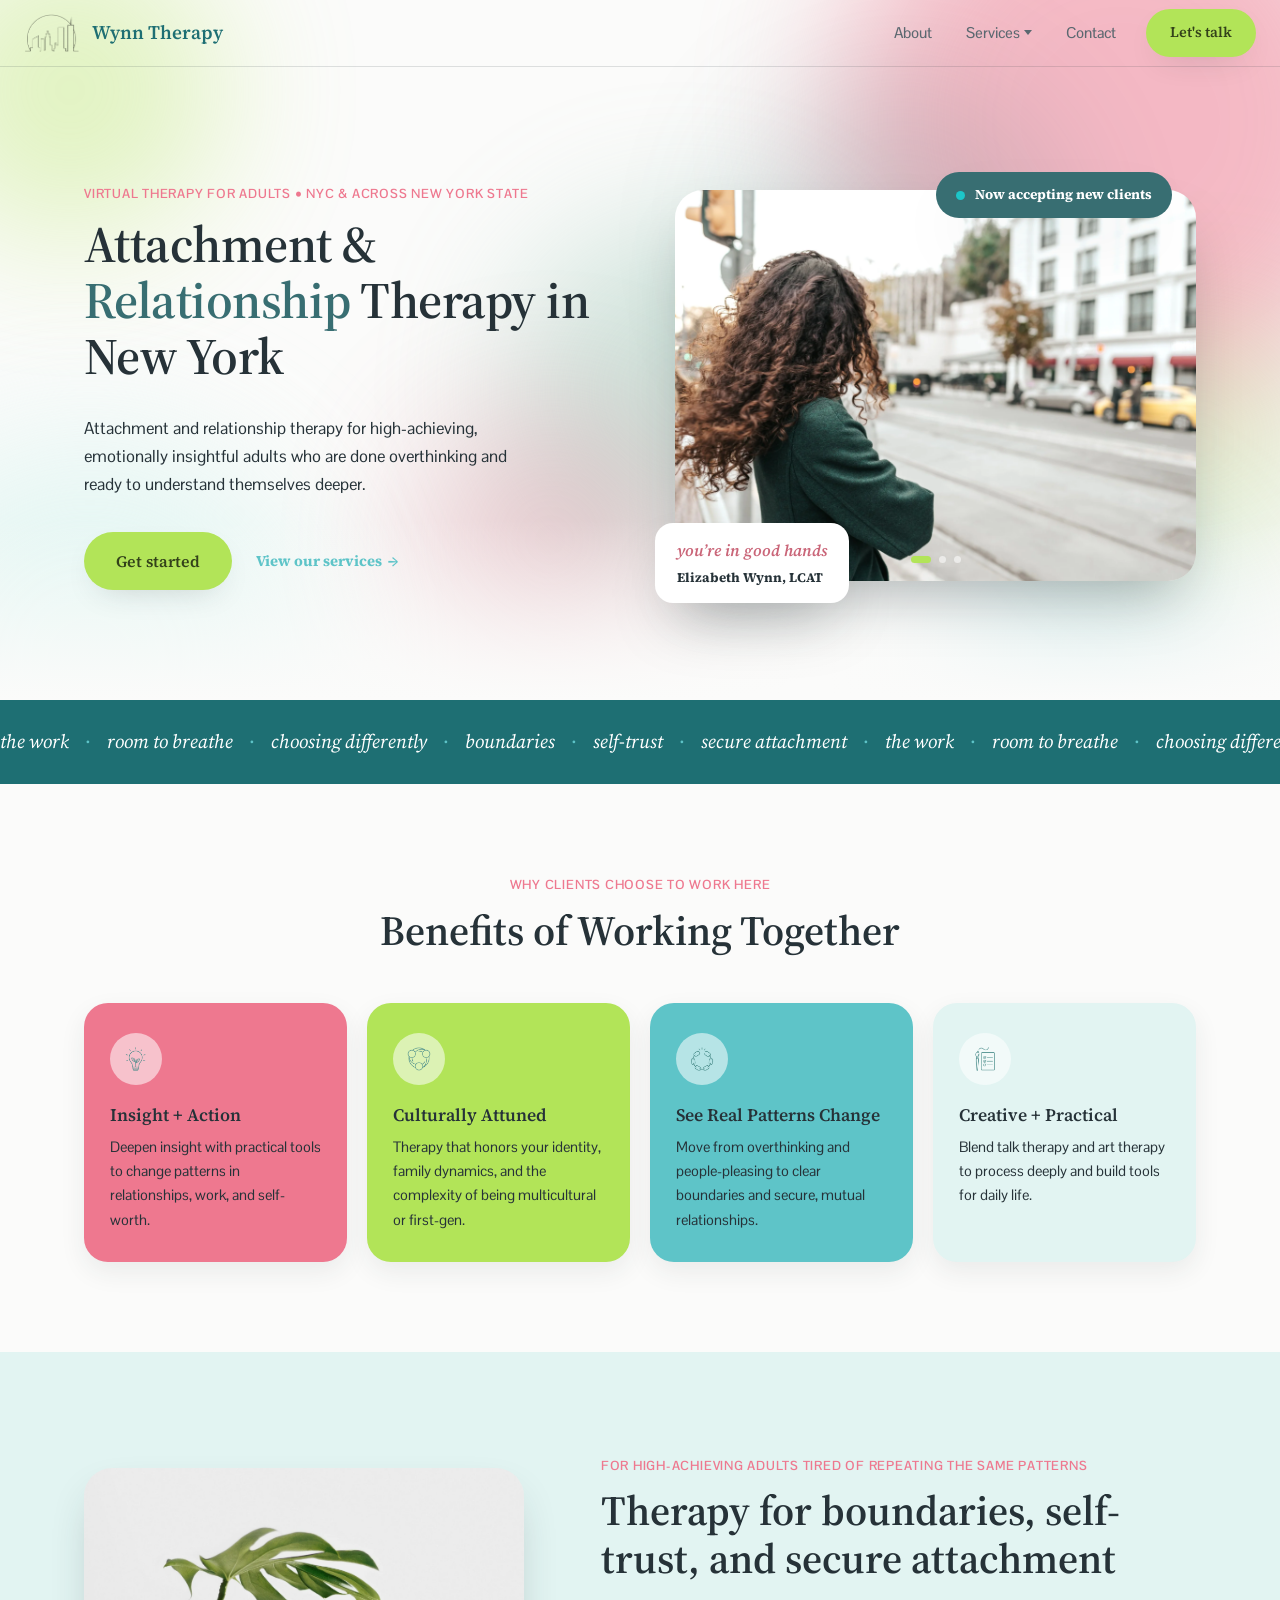
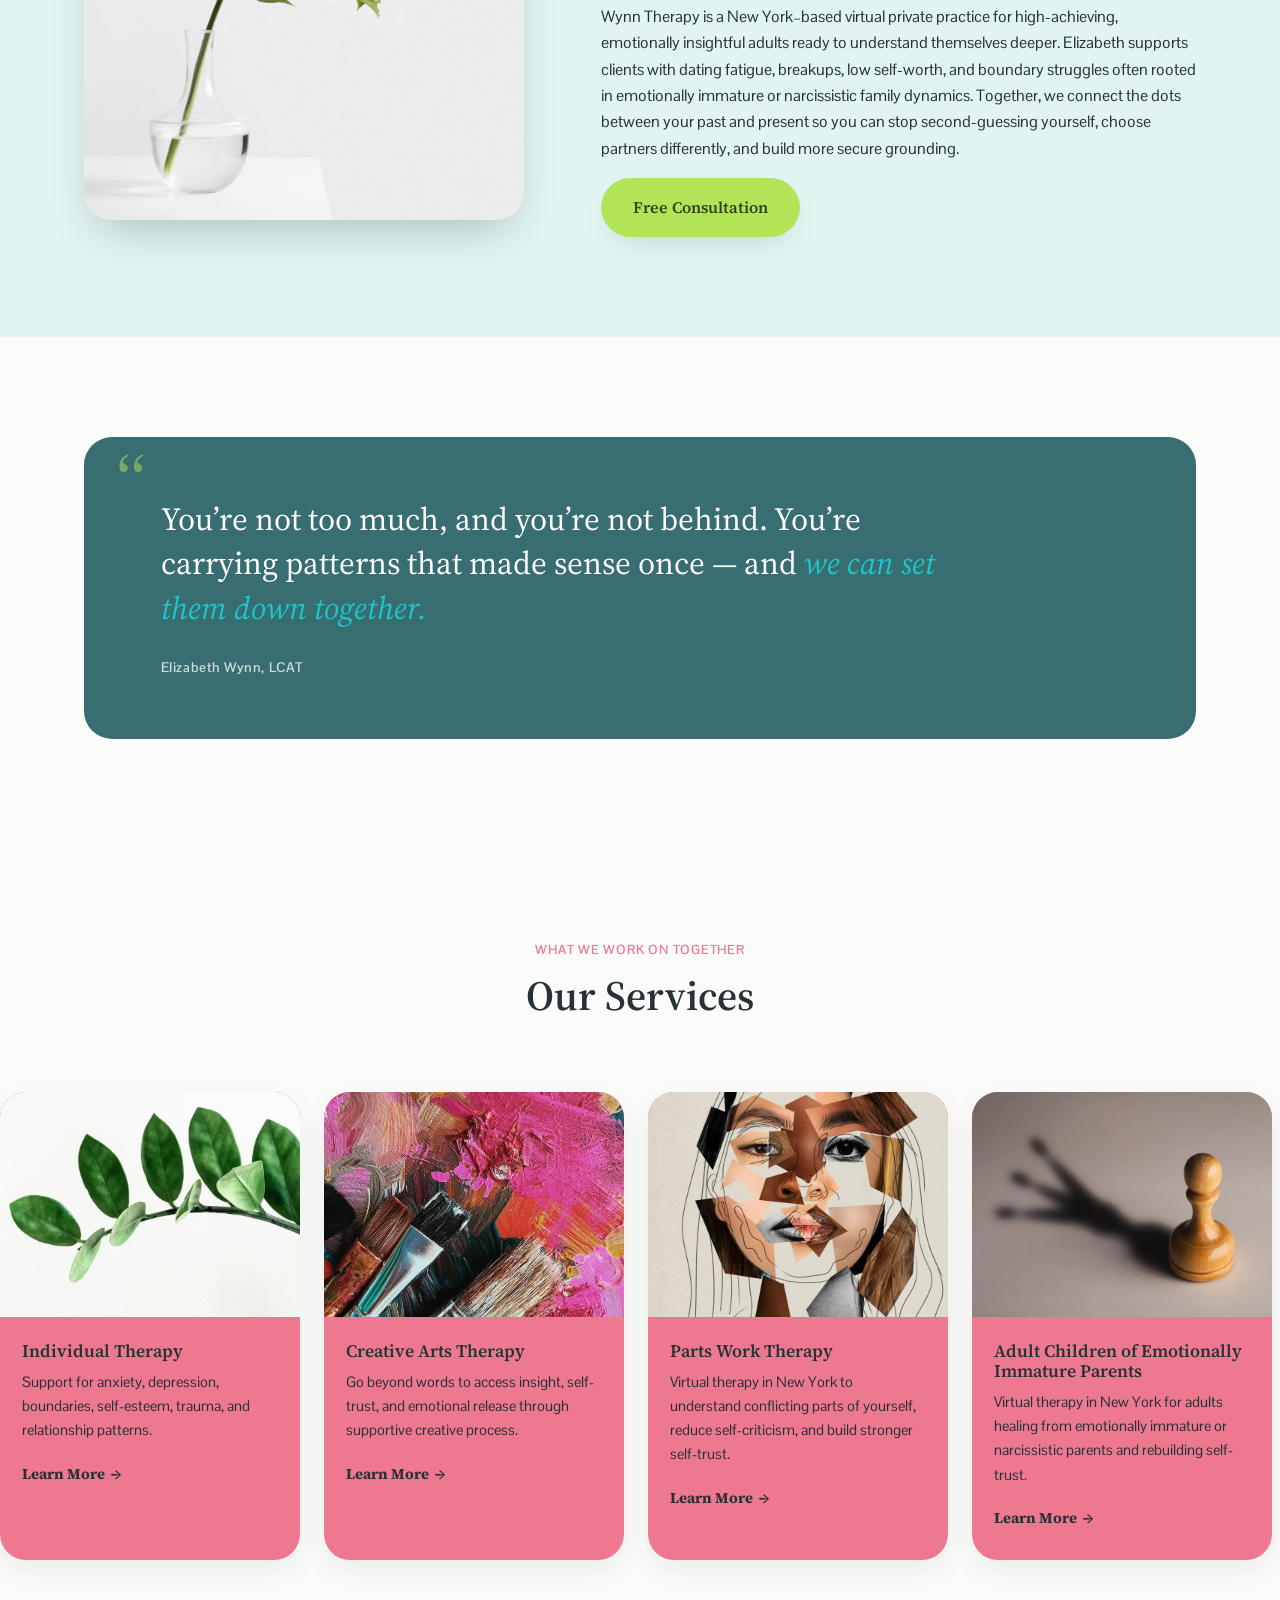
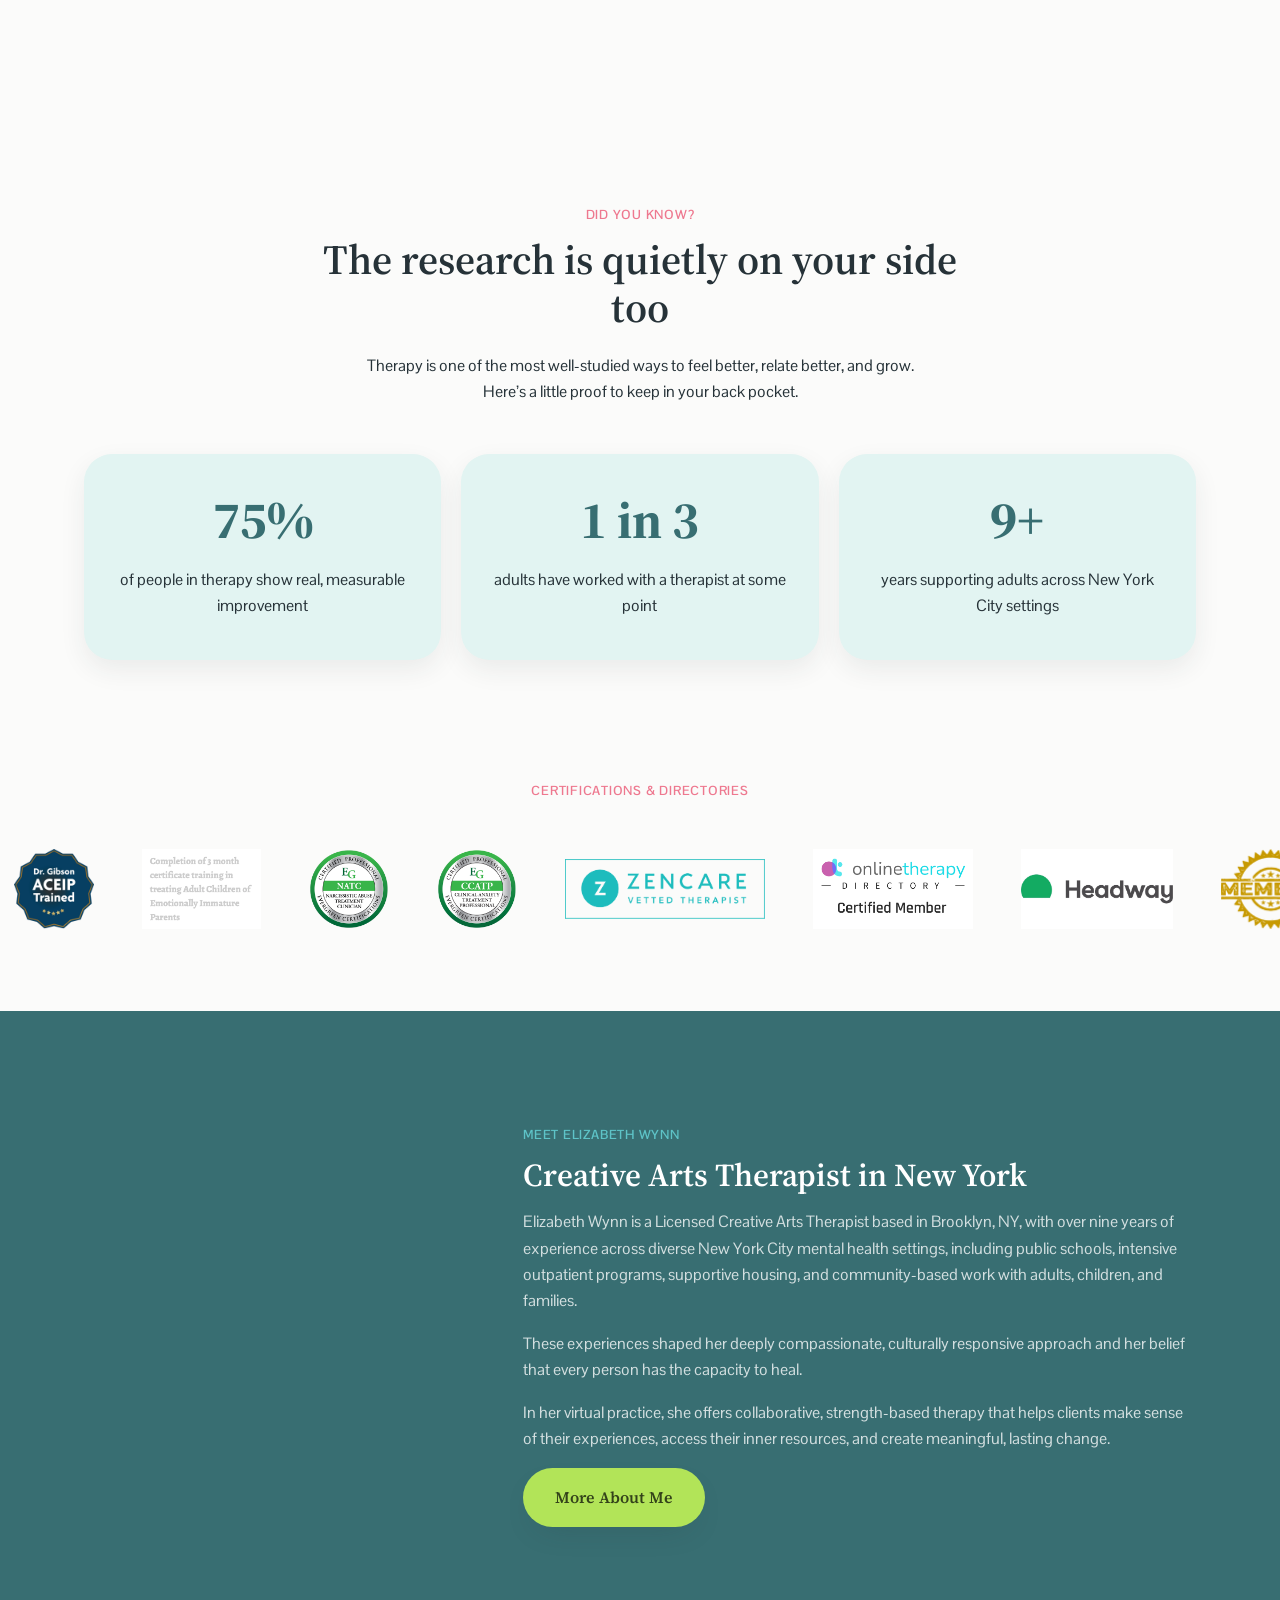
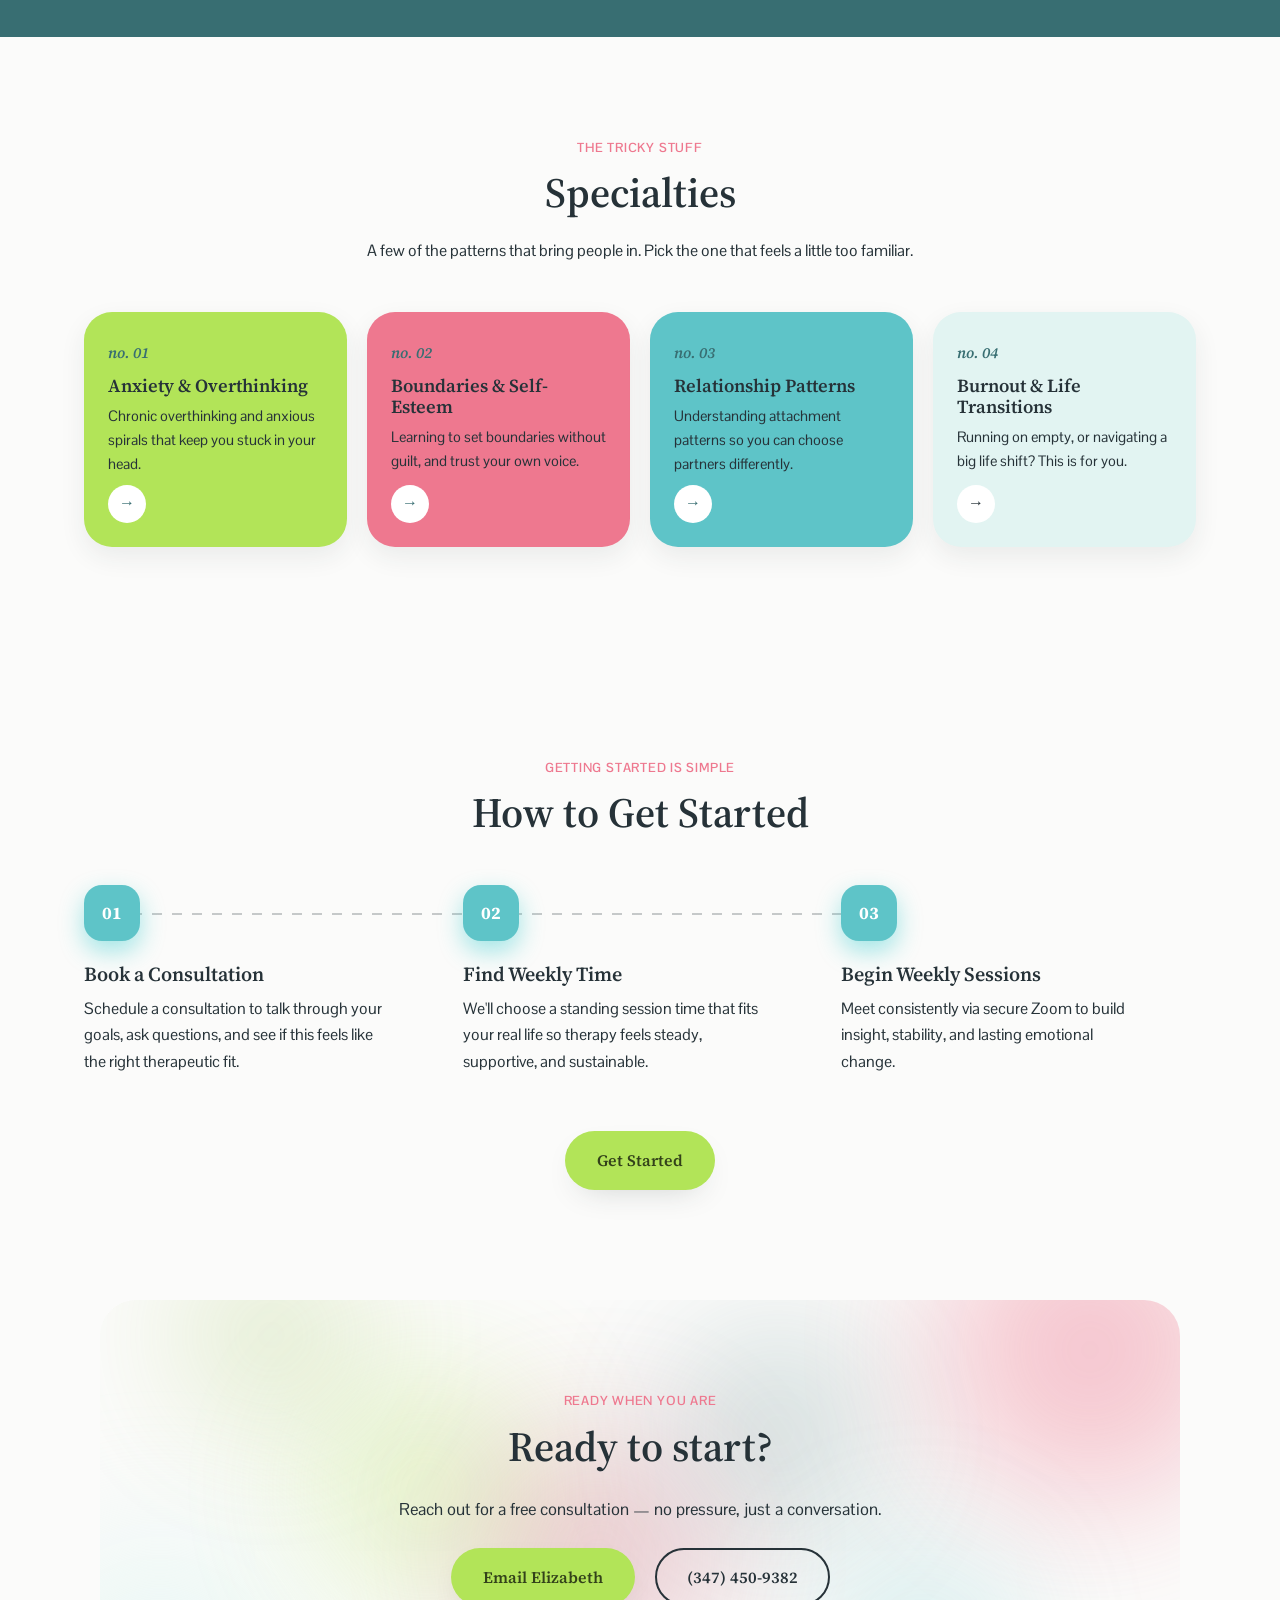
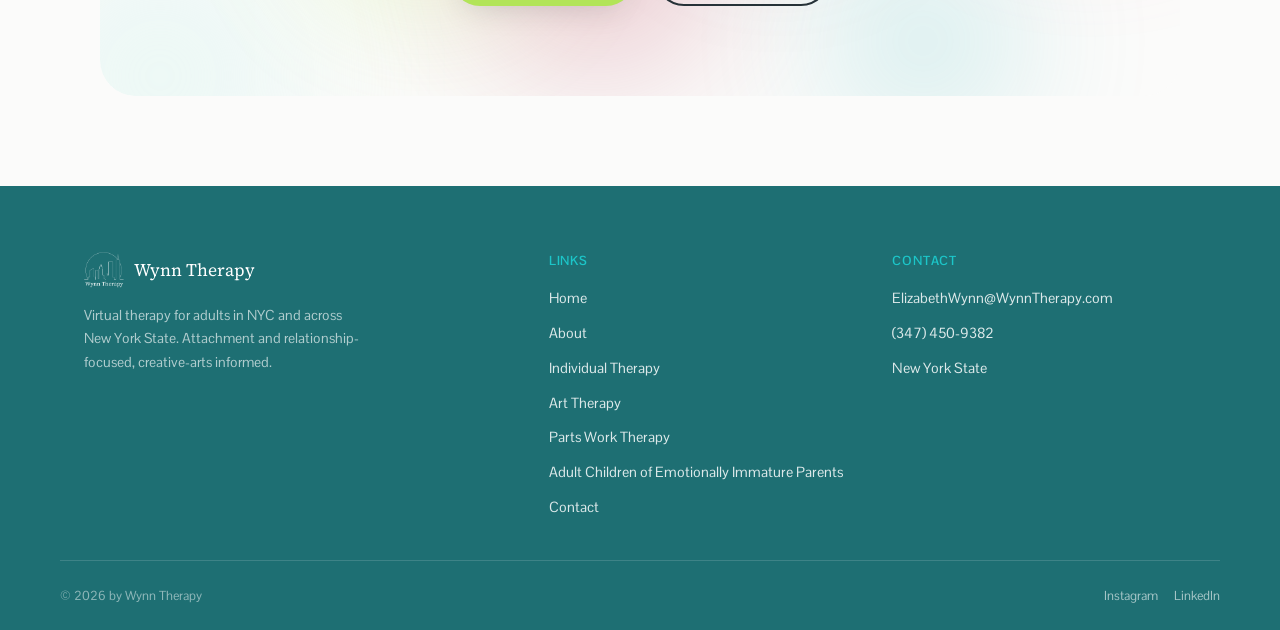
==== commit d571382d: "Restyle header and eyebrow text; recolor accent cards - Replace floating pill nav with a transparent" ====
--- a/index.html
+++ b/index.html
@@ -18,34 +18,36 @@
 
 <a class="skip-link" href="#main">Skip to content</a>
 
-<header class="site-header" id="top">
-  <div class="header-inner">
-    <a class="brand" href="#top">
-      <img src="images/wynn-therapy-logo.png" alt="Wynn Therapy" width="56" height="56" />
-      <span>Wynn Therapy</span>
-    </a>
-
-    <button class="nav-toggle" id="navToggle" aria-expanded="false" aria-controls="primaryNav">
-      <span></span><span></span><span></span>
-      <span class="sr-only">Menu</span>
-    </button>
-
-    <nav class="primary-nav" id="primaryNav">
-      <a href="#about">About</a>
-      <div class="nav-dropdown">
-        <a href="#services">Services <span class="caret" aria-hidden="true"></span></a>
-        <div class="dropdown-menu">
-          <a href="individual-therapy.html">Individual Therapy</a>
-          <a href="#services">Creative Arts Therapy</a>
-          <a href="#services">Parts Work Therapy</a>
-          <a href="#services">Adult Children of Emotionally Immature Parents</a>
-        </div>
-      </div>
-      <a href="#contact">Contact</a>
-      <a class="btn btn-primary btn-small" href="#contact">Let's talk</a>
-    </nav>
-  </div>
-</header>
+<div class="site-header-wrap" id="headerWrap">
+  <header class="site-header" id="top">
+    <div class="header-inner">
+      <a class="brand" href="#top">
+        <img src="images/wynn-therapy-logo.png" alt="Wynn Therapy" width="56" height="56" />
+        <span>Wynn Therapy</span>
+      </a>
+
+      <button class="nav-toggle" id="navToggle" aria-expanded="false" aria-controls="primaryNav">
+        <span></span><span></span><span></span>
+        <span class="sr-only">Menu</span>
+      </button>
+
+      <nav class="primary-nav" id="primaryNav">
+        <a href="#about">About</a>
+        <div class="nav-dropdown">
+          <a href="#services">Services <span class="caret" aria-hidden="true"></span></a>
+          <div class="dropdown-menu">
+            <a href="individual-therapy.html">Individual Therapy</a>
+            <a href="#services">Creative Arts Therapy</a>
+            <a href="#services">Parts Work Therapy</a>
+            <a href="#services">Adult Children of Emotionally Immature Parents</a>
+          </div>
+        </div>
+        <a href="#contact">Contact</a>
+        <a class="btn btn-primary btn-small js-open-cta-modal" href="#contact">Let's talk</a>
+      </nav>
+    </div>
+  </header>
+</div>
 
 <main id="main">
 
@@ -60,7 +62,7 @@
     <div class="blob blob-8"></div>
     <div class="wrap hero-inner">
       <div class="hero-copy reveal">
-        <span class="eyebrow">Virtual therapy for adults in NYC and across New York State</span>
+        <span class="eyebrow">Virtual therapy for adults &bull; NYC &amp; across New York State</span>
         <h1>Attachment &amp; <span class="hl">Relationship</span> Therapy in New York</h1>
         <p class="lede">Attachment and relationship therapy for high-achieving, emotionally insightful adults who are done overthinking and ready to understand themselves deeper.</p>
         <div class="hero-cta-row">
@@ -243,7 +245,7 @@
   <section class="stats">
     <div class="wrap">
       <div class="section-head center reveal">
-        <span class="eyebrow eyebrow-center script-eyebrow">did you know?</span>
+        <span class="eyebrow eyebrow-center">did you know?</span>
         <h2>The research is quietly on your side too</h2>
         <p class="stats-sub">Therapy is one of the most well-studied ways to feel better, relate better, and grow. Here&rsquo;s a little proof to keep in your back pocket.</p>
       </div>
@@ -309,7 +311,7 @@
   <section class="specialties">
     <div class="wrap">
       <div class="section-head center reveal">
-        <span class="eyebrow eyebrow-center script-eyebrow">the tricky stuff</span>
+        <span class="eyebrow eyebrow-center">the tricky stuff</span>
         <h2>Specialties</h2>
         <p class="stats-sub">A few of the patterns that bring people in. Pick the one that feels a little too familiar.</p>
       </div>
@@ -381,7 +383,7 @@
       <div class="blob-f6"></div>
       <div class="blob-f7"></div>
       <div class="cta-band-inner">
-        <span class="eyebrow eyebrow-light eyebrow-center">Ready when you are</span>
+        <span class="eyebrow eyebrow-center">Ready when you are</span>
         <h2>Ready to start?</h2>
         <p>Reach out for a free consultation &mdash; no pressure, just a conversation.</p>
         <div class="contact-links">
--- a/styles.css
+++ b/styles.css
@@ -97,18 +97,17 @@
 
 .eyebrow {
   display: inline-block;
-  font-family: var(--font-display);
-  text-transform: none;
-  letter-spacing: 0.02em;
+  font-family: var(--font-body);
+  text-transform: uppercase;
+  letter-spacing: 0.06em;
   font-size: 0.8rem;
   font-weight: 700;
-  color: var(--rose-deep);
-  background: rgba(231, 139, 161, 0.14);
-  padding: 7px 16px;
-  border-radius: 999px;
+  color: #ee788f;
+  background: none;
+  padding: 0;
+  border-radius: 0;
   margin-bottom: 0.9em;
 }
-.eyebrow-light { color: var(--white); background: rgba(255, 255, 255, 0.18); }
 .eyebrow-center { display: block; text-align: center; margin: 0 auto 0.9em; width: fit-content; }
 
 .section-head { max-width: 620px; margin-bottom: 48px; }
@@ -174,15 +173,22 @@
 .arrow-link:hover { color: var(--ink); }
 
 /* ---------- Header ---------- */
+.site-header-wrap {
+  position: fixed;
+  top: 0;
+  left: 0;
+  right: 0;
+  z-index: 100;
+}
+
 .site-header {
-  position: fixed;
-  top: 20px;
-  left: 20px;
-  right: 20px;
-  z-index: 100;
-  background: #ffffff;
-  border-radius: 999px;
-  box-shadow: var(--shadow);
+  position: relative;
+  background: transparent;
+  border-bottom: 1px solid rgba(38, 50, 56, 0.14);
+  transition: background 0.3s ease;
+}
+.site-header-wrap.is-scrolled .site-header {
+  background: #e2f4f2;
 }
 
 .header-inner {
@@ -599,9 +605,9 @@
 }
 .benefit-card:hover { transform: translateY(-6px); box-shadow: 0 20px 40px rgba(38, 50, 56, 0.14); }
 .benefit-card:nth-child(4n+1) { background: var(--rose); }
-.benefit-card:nth-child(4n+2) { background: var(--mint); }
+.benefit-card:nth-child(4n+2) { background: var(--lime); }
 .benefit-card:nth-child(4n+3) { background: var(--cyan-accent); }
-.benefit-card:nth-child(4n+4) { background: var(--lime); }
+.benefit-card:nth-child(4n+4) { background: #e2f4f2; }
 .icon-chip {
   width: 52px;
   height: 52px;
@@ -706,7 +712,7 @@
   max-width: 820px;
   margin: 0 0 0.8em;
 }
-.testimonial-text em { font-style: italic; color: var(--lime); }
+.testimonial-text em { font-style: italic; color: #1cc6c9; }
 .testimonial-name {
   position: relative;
   display: block;
@@ -747,10 +753,7 @@
   transition: transform 0.3s ease, box-shadow 0.3s ease;
 }
 .service-card:hover { transform: translateY(-6px); box-shadow: 0 20px 40px rgba(38, 50, 56, 0.14); }
-.service-card:nth-child(4n+1) { background: var(--rose); }
-.service-card:nth-child(4n+2) { background: var(--mint); }
-.service-card:nth-child(4n+3) { background: var(--cyan-accent); }
-.service-card:nth-child(4n+4) { background: var(--lime); }
+.service-card { background: #ee788f; }
 .service-card img {
   width: 100%;
   height: auto;
@@ -760,17 +763,10 @@
 .service-card-body { padding: 24px 22px 28px; }
 .service-card h3 { font-size: 1.1rem; }
 .service-card p { color: var(--ink); font-size: 0.92rem; margin-bottom: 1.25em; }
+.service-card .arrow-link { color: var(--ink); }
 
 /* ---------- Stats ---------- */
 .stats { padding: 100px 0 60px; }
-.script-eyebrow {
-  background: none;
-  color: var(--rose-deep);
-  font-style: italic;
-  font-weight: 600;
-  font-size: 1.1rem;
-  padding: 0;
-}
 .stats-sub { color: var(--ink); max-width: 560px; margin: 0.5em auto 0; }
 .stats-grid {
   display: grid;
@@ -832,8 +828,8 @@
   padding: 110px 0;
 }
 .bio .eyebrow {
-  color: var(--white);
-  background: rgba(255, 255, 255, 0.14);
+  color: #5ec4c8;
+  background: none;
 }
 .bio-copy h2 { color: var(--white); }
 .bio-copy p { color: rgba(255, 255, 255, 0.78); }
@@ -909,11 +905,11 @@
 .specialty-card-3 .specialty-no { color: var(--teal-deep); }
 .specialty-card-3 p { color: var(--ink); }
 .specialty-card-3 .specialty-arrow { background: var(--white); color: var(--teal-deep); }
-.specialty-card-4 { background: var(--teal-accent); color: var(--white); }
-.specialty-card-4 h3 { color: var(--white); }
-.specialty-card-4 .specialty-no { color: var(--lime); }
-.specialty-card-4 p { color: rgba(255, 255, 255, 0.85); }
-.specialty-card-4 .specialty-arrow { background: rgba(255, 255, 255, 0.2); color: var(--white); }
+.specialty-card-4 { background: #e2f4f2; color: var(--ink); }
+.specialty-card-4 h3 { color: var(--ink); }
+.specialty-card-4 .specialty-no { color: var(--teal-accent); }
+.specialty-card-4 p { color: var(--ink); }
+.specialty-card-4 .specialty-arrow { background: var(--white); color: var(--ink); }
 
 /* ---------- Process / Steps ---------- */
 .process { padding: 110px 0; }
@@ -970,7 +966,6 @@
   position: relative;
   overflow: hidden;
 }
-.cta-band .eyebrow-light { color: var(--ink); background: rgba(38, 50, 56, 0.1); }
 .cta-band .btn-outline-light { border-color: var(--ink); color: var(--ink); }
 .cta-band .btn-outline-light:hover { background: var(--ink); color: var(--white); }
 .cta-band .blob-f {
@@ -1178,7 +1173,7 @@
   margin-bottom: 14px;
 }
 .footer-blurb { font-size: 0.88rem; color: rgba(255, 255, 255, 0.65); max-width: 280px; margin-bottom: 0; }
-.footer-col .eyebrow { display: block; margin-bottom: 16px; background: rgba(255, 255, 255, 0.12); color: var(--rose); width: fit-content; }
+.footer-col .eyebrow { display: block; margin-bottom: 16px; background: none; color: #1cc6c9; width: fit-content; }
 .footer-nav {
   display: flex;
   flex-direction: column;
